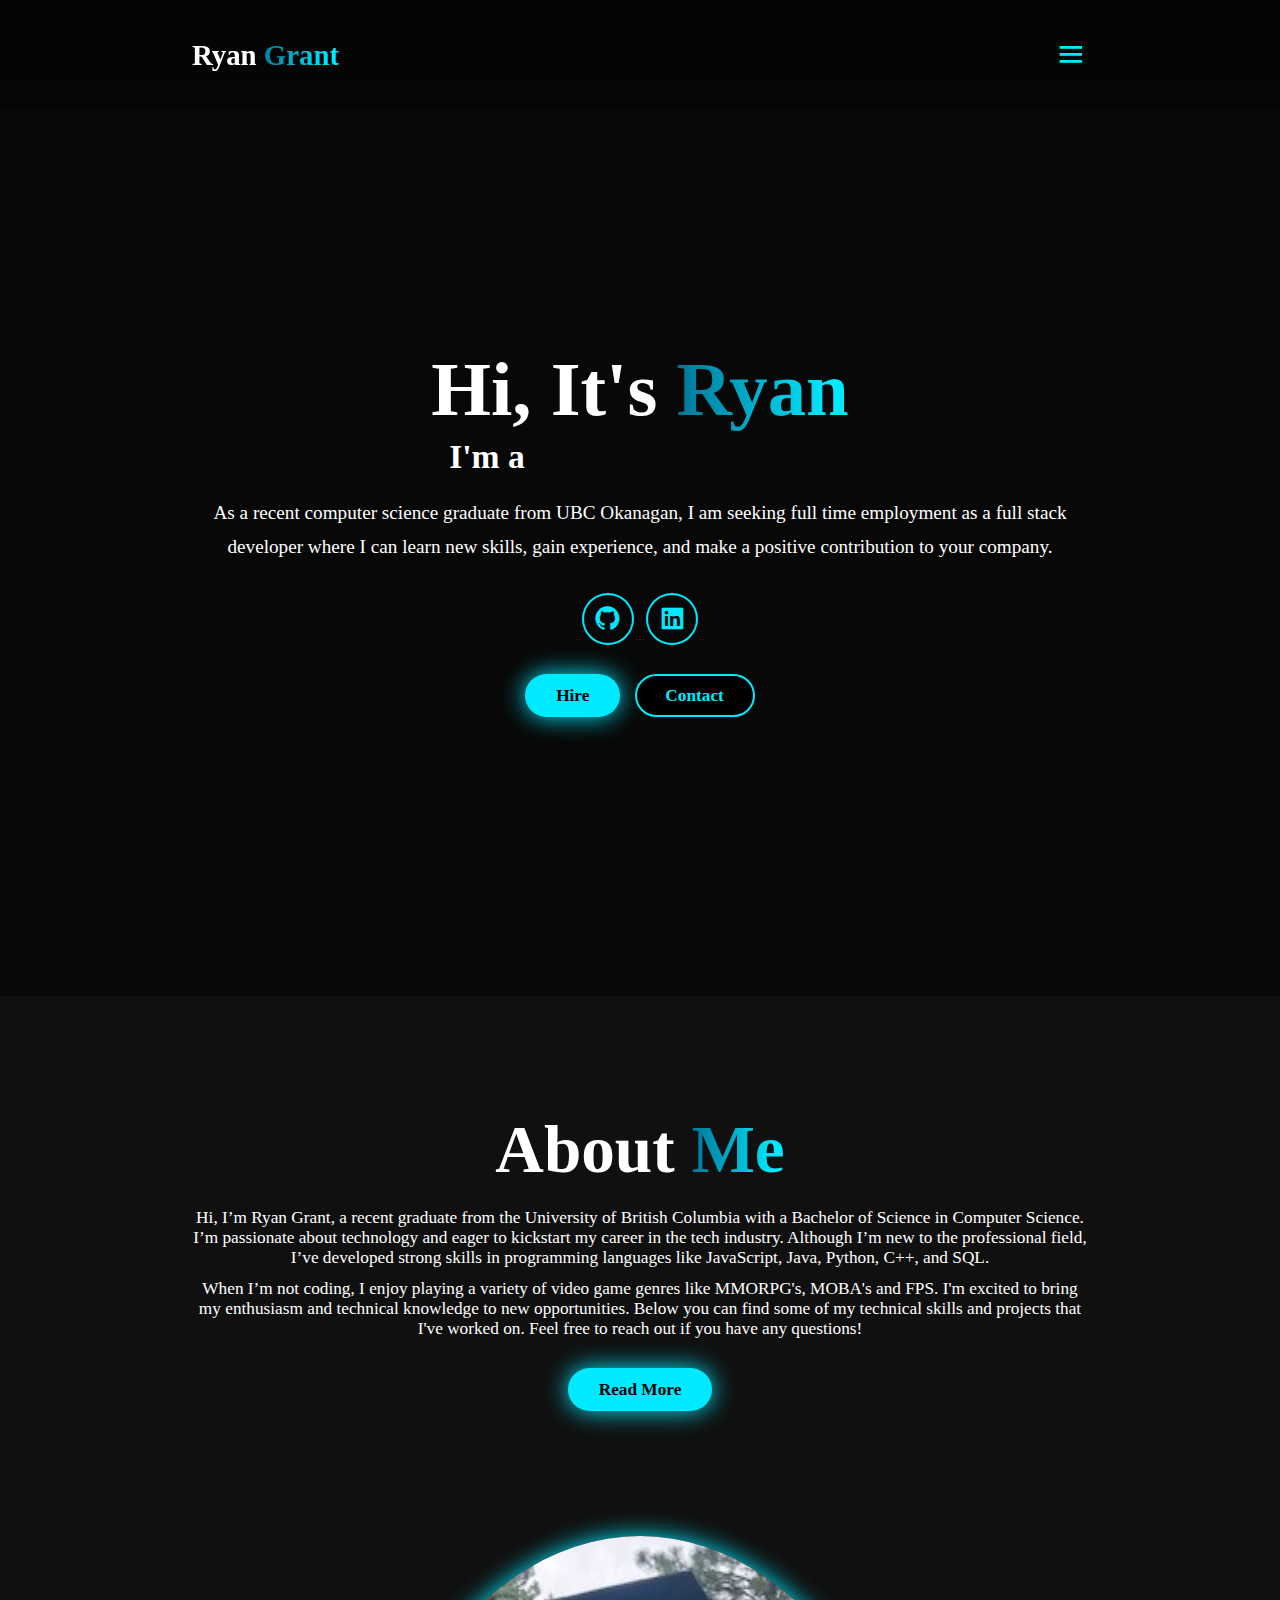
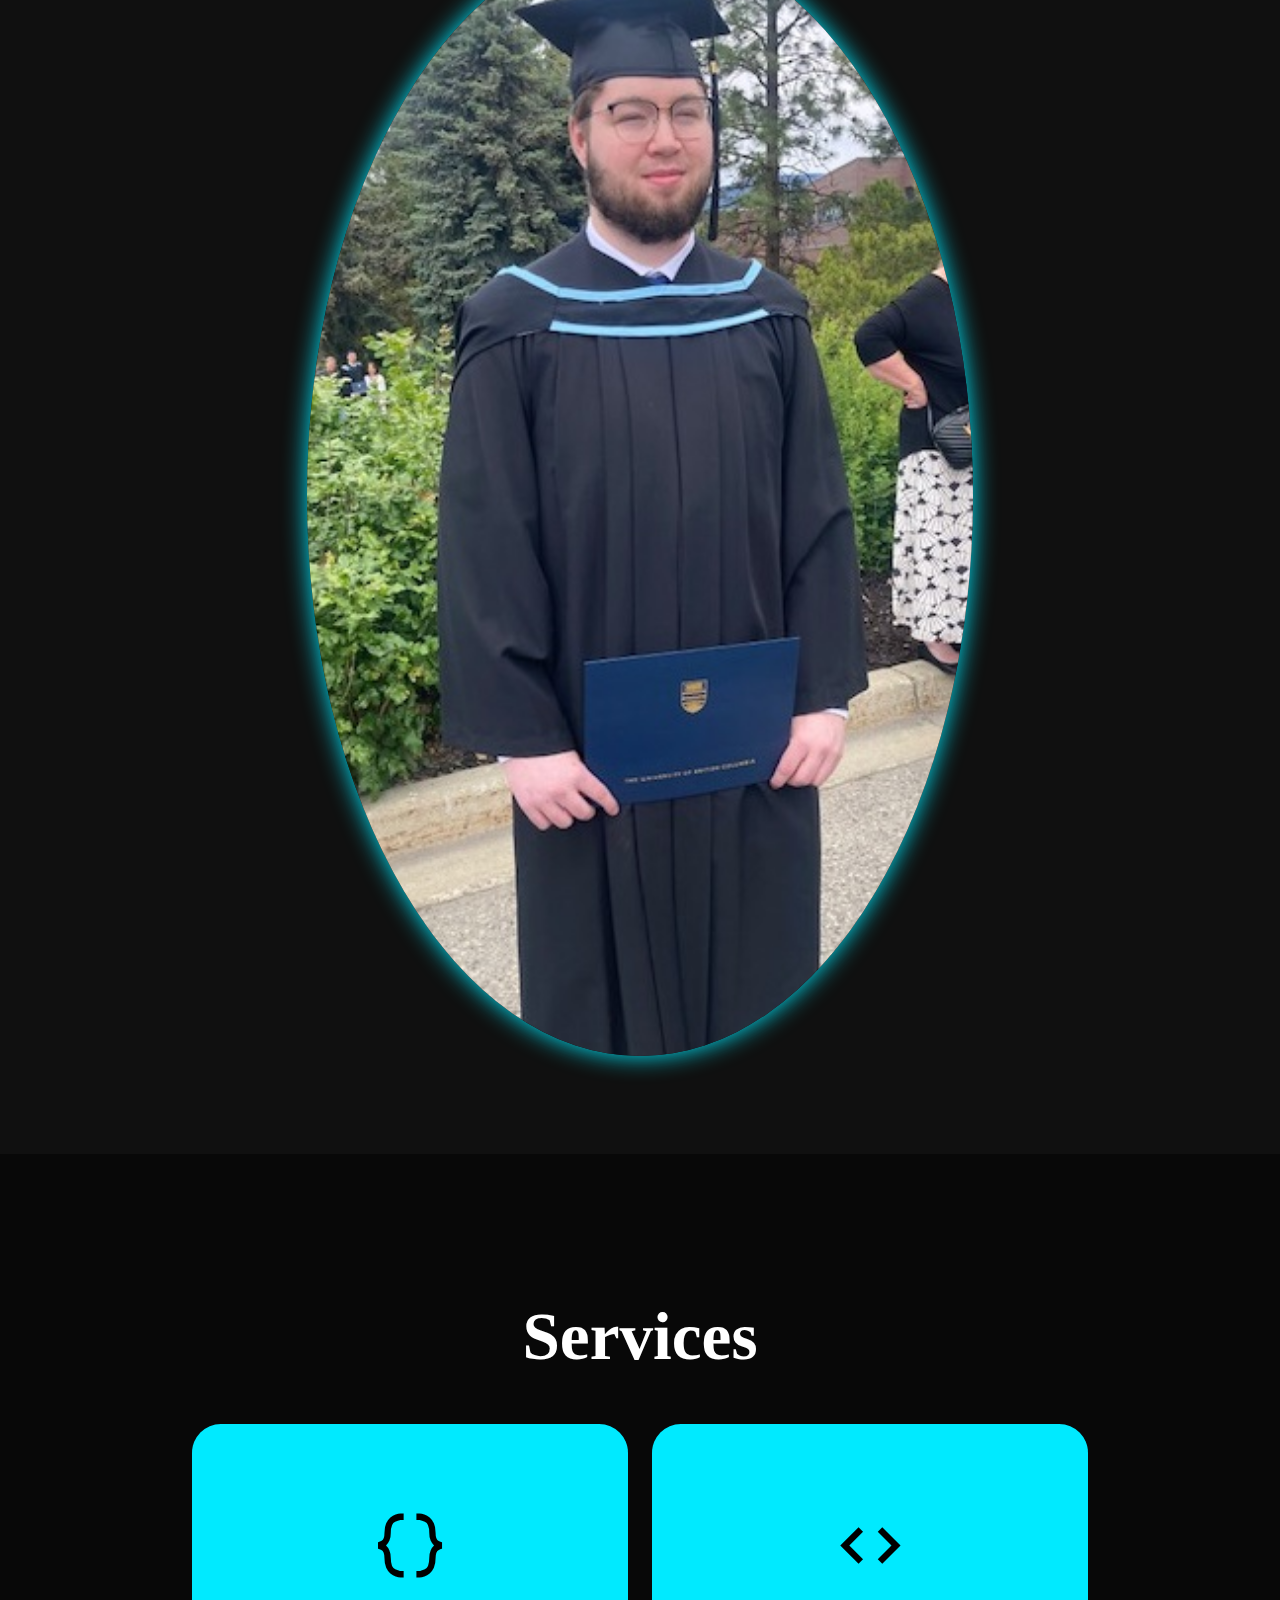
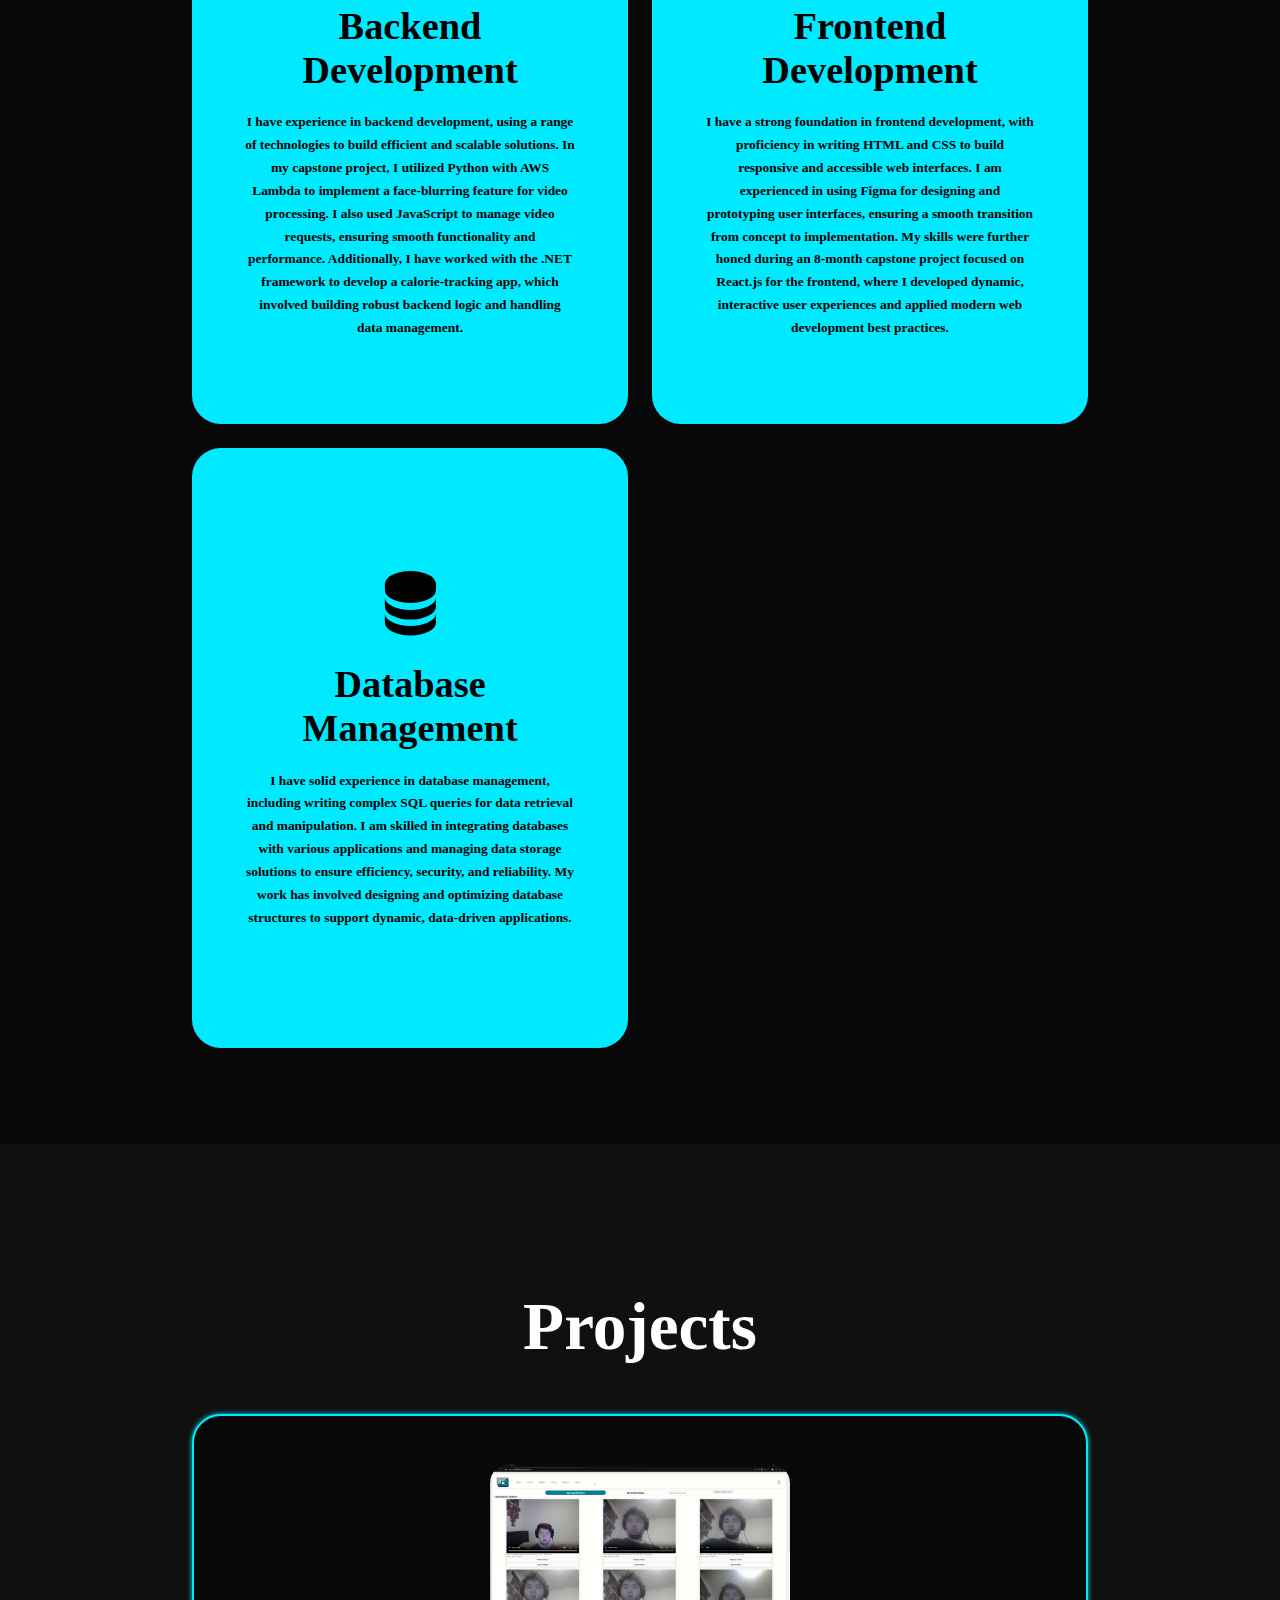
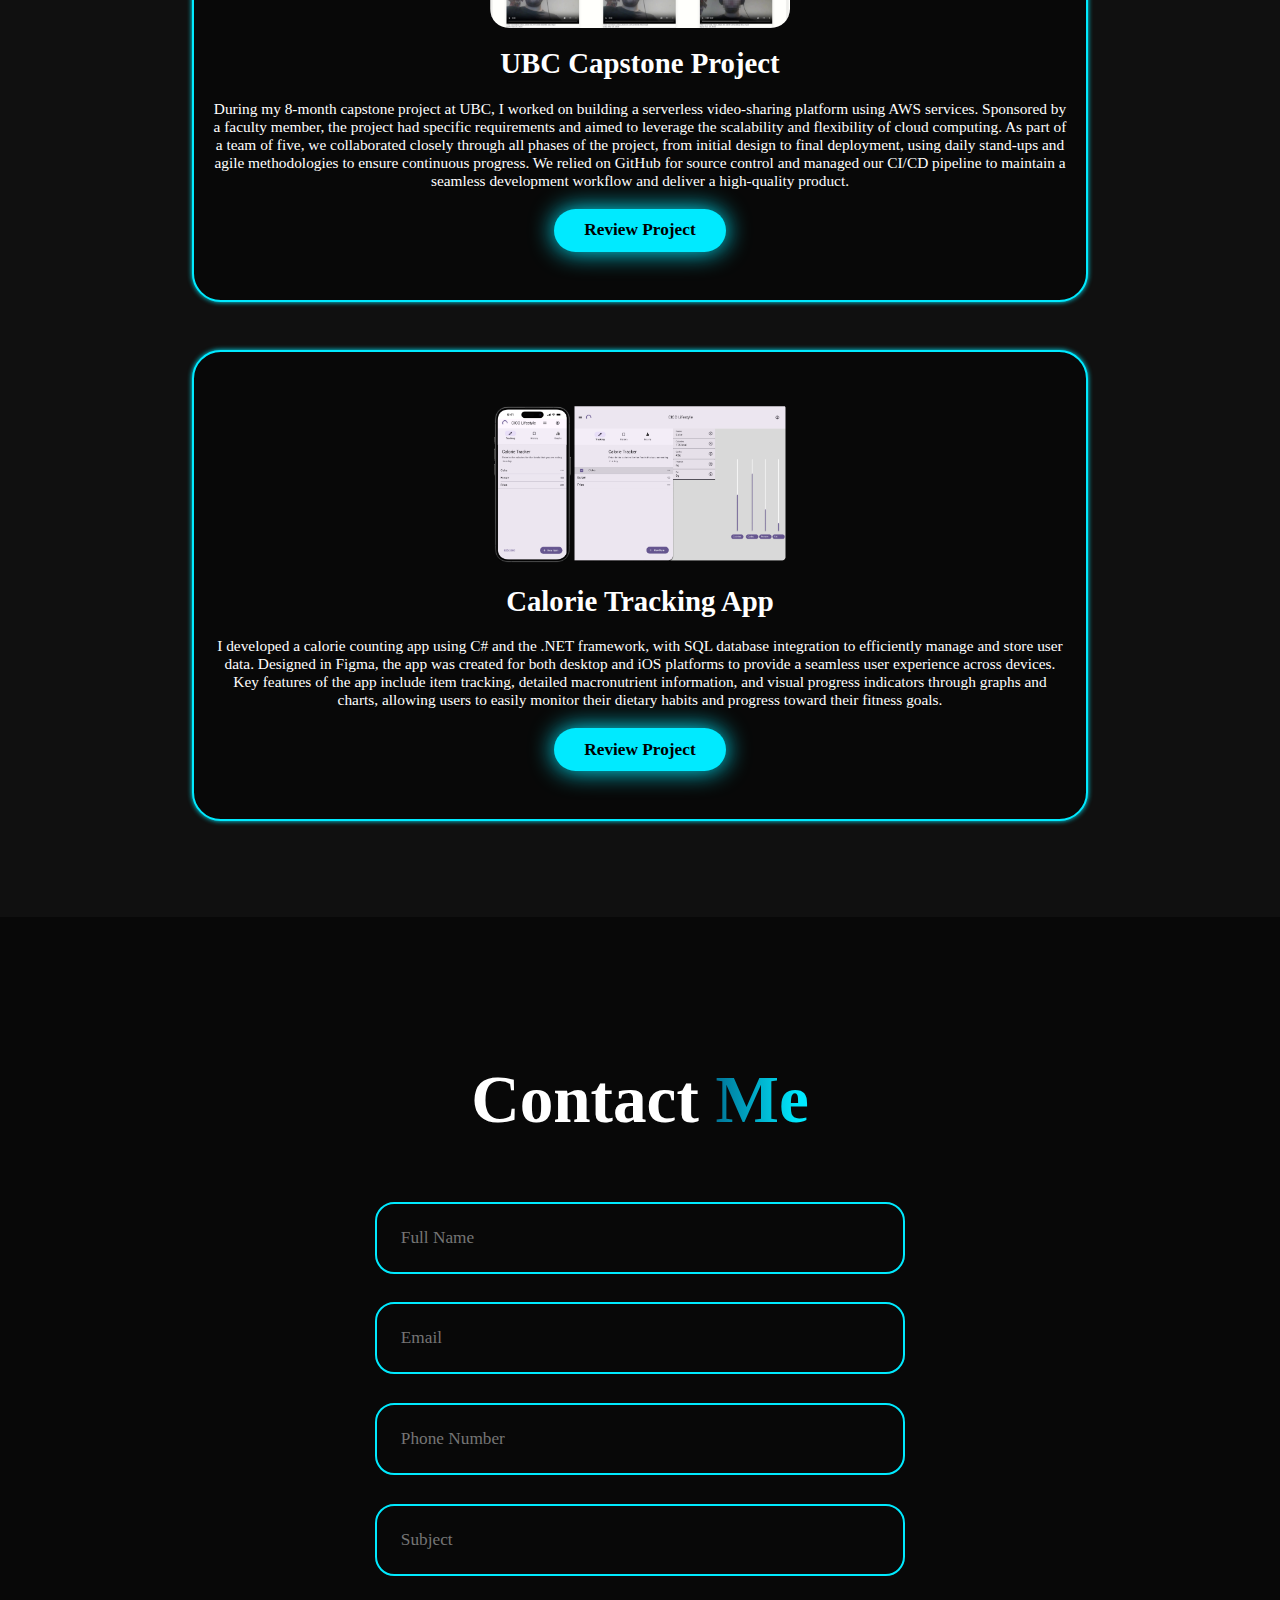
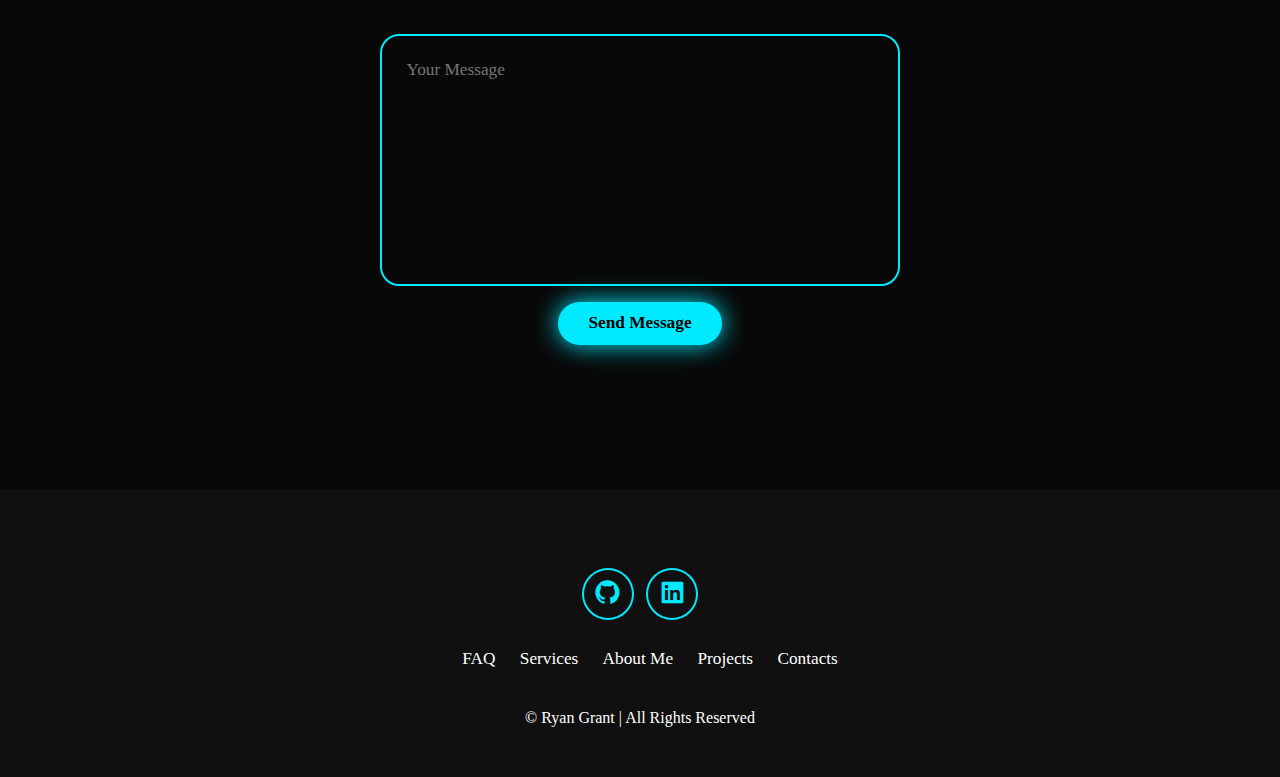
==== index.html @ e55b9535 "Added all files currently in use for my portfolio" ====
<!DOCTYPE html>
<html lang="en">
  <head>
    <meta charset="UTF-8" />
    <meta name="viewport" content="width=device-width, initial-scale=1.0" />
    <title>Portfolio Website</title>
    <link rel="stylesheet" href="style.css" />
    <link
      href="https://unpkg.com/boxicons@2.1.4/css/boxicons.min.css"
      rel="stylesheet"
    />
  </head>
  <body>
    <header class="header">
      <a href="#home" class="logo">
        Ryan<span> Grant</span>
      </a>
      <i class="bx bx-menu" id="menu-icon"></i>
      <nav class="navbar">
        <a href="#home">Home</a>
        <a href="#about">About</a>
        <a href="#services">Services</a>
        <a href="#projects">Projects</a>
        <a href="#contact">Contact</a>
      </nav>
      <button onclick="location.href='#contact'" class="gradient-btn">Contact Me</button>
    </header>
    <section class="home" id="home">
      <div class="home-content">
        <h1>Hi, It's <span>Ryan</span> </h1>
        <h3 class="text-animation">
          I'm a <span></span>
        </h3>
        <p>
          As a recent computer science graduate from UBC Okanagan, I am seeking full time employment as a full stack developer where I can learn new skills, gain experience, and make a positive contribution to your company.   
        </p>
        <div class="social-icons">
          <a href="https://github.com/RyanG418">
            <i class="bx bxl-github"></i>
          </a>
          <a href="https://www.linkedin.com/in/ryan-grant-32a640306/">
            <i class="bx bxl-linkedin-square"></i>
          </a>
          <!--<a href="#">
            <i class="bx bxl-twitter"></i>
          </a>
          <a href="#">
            <i class="bx bxl-instagram-alt"></i>
          </a>-->
        </div>
        <div class="btn-group">
          <a href="#" class="btn">Hire</a>
          <a href="#contact" class="btn">Contact</a>
        </div>
      </div>
      <div class="home-img">
        <img src="image.jpg" alt="">
      </div>
    </section>
    <section class="about" id="about">
      <div class="about-img">
        <img src="image2.jpg" alt="">
      </div>
      <div class="about-content">
        <h2>About <span>Me</span></h2>
        <p>Hi, I’m Ryan Grant, a recent graduate from the University of British Columbia with a Bachelor of Science in Computer Science. I’m passionate about technology and eager to kickstart my career in the tech industry. Although I’m new to the professional field, I’ve developed strong skills in programming languages like JavaScript, Java, Python, C++, and SQL.
        </p>
        <br>
        <p>
          When I’m not coding, I enjoy playing a variety of video game genres like MMORPG's, MOBA's and FPS. I'm excited to bring my enthusiasm and technical knowledge to new opportunities. Below you can find some of my technical skills and projects that I've worked on. Feel free to reach out if you have any questions!
        </p>
        <a href="#" class="btn">Read More</a>
      </div>
    </section>
    <section class="services" id="services">
      <h2 class="heading">Services</h2>
      <div class="services-container">
        <div class="service-box">
          <div class="service-info">
            <i class="bx bx-code-curly"></i>
            <h4>Backend Development</h4>
            <p>I have experience in backend development, using a range of technologies to build efficient and scalable solutions. In my capstone project, I utilized Python with AWS Lambda to implement a face-blurring feature for video processing. I also used JavaScript to manage video requests, ensuring smooth functionality and performance. Additionally, I have worked with the .NET framework to develop a calorie-tracking app, which involved building robust backend logic and handling data management.</p>
          </div>
        </div>
        <div class="service-box">
          <div class="service-info">
            <i class="bx bx-code"></i>
            <h4>Frontend Development</h4>
            <p>I have a strong foundation in frontend development, with proficiency in writing HTML and CSS to build responsive and accessible web interfaces. I am experienced in using Figma for designing and prototyping user interfaces, ensuring a smooth transition from concept to implementation. My skills were further honed during an 8-month capstone project focused on React.js for the frontend, where I developed dynamic, interactive user experiences and applied modern web development best practices.</p>
          </div>
        </div>
        <div class="service-box">
          <div class="service-info">
            <i class="bx bxs-data"></i>
            <h4>Database Management</h4>
            <p>I have solid experience in database management, including writing complex SQL queries for data retrieval and manipulation. I am skilled in integrating databases with various applications and managing data storage solutions to ensure efficiency, security, and reliability. My work has involved designing and optimizing database structures to support dynamic, data-driven applications.
            </p>
          </div>
        </div>
      </div>
    </section>
    <section class="projects" id="projects">

      <h2 class="heading">Projects</h2>
      <div class="projects-box">
        <div class="project-card">
          <img src="project1.png" alt="">
          <h3>UBC Capstone Project</h3>
          <p>
            During my 8-month capstone project at UBC, I worked on building a serverless video-sharing platform using AWS services. Sponsored by a faculty member, the project had specific requirements and aimed to leverage the scalability and flexibility of cloud computing. As part of a team of five, we collaborated closely through all phases of the project, from initial design to final deployment, using daily stand-ups and agile methodologies to ensure continuous progress. We relied on GitHub for source control and managed our CI/CD pipeline to maintain a seamless development workflow and deliver a high-quality product.
          </p>
          <div class="btn">Review Project</div>
        </div>
        <div class="project-card">
          <img src="project2.png" alt="">
          <h3>Calorie Tracking App</h3>
          <p>I developed a calorie counting app using C# and the .NET framework, with SQL database integration to efficiently manage and store user data. Designed in Figma, the app was created for both desktop and iOS platforms to provide a seamless user experience across devices. Key features of the app include item tracking, detailed macronutrient information, and visual progress indicators through graphs and charts, allowing users to easily monitor their dietary habits and progress toward their fitness goals.</p>
          <div class="btn">Review Project</div>
        </div>
      </div>
    </section>
    <section class="contact" id="contact">
      <h2 class="heading">Contact <span>Me</span></h2>

      <form action="https://formsubmit.co/el/revuvo" method="POST">
        <div class="input-group">
          <div class="input-box">
              <input type="hidden" name="_captcha" value="false">
              <input type="text" placeholder="Full Name">
              <input type="email" name="email" placeholder="Email">
          </div>
          <div class="input-box">
              <input type="number" placeholder="Phone Number">
              <input type="text" name="_subject" placeholder="Subject">
          </div>
        </div>
        <div class="input-group-2">
          <textarea name="" id="" placeholder="Your Message" cols="30" rows="10"></textarea>
          <input type="hidden" name="_autoresponse" value="Thanks for your message! I'll respond ASAP. -Ryan Grant">
          <input type="Submit" value="Send Message" class="btn">
        </div>
      </form>
    </section>
    <footer class="footer">
      <div class="social-icons">
        <a href="https://github.com/RyanG418">
          <i class="bx bxl-github"></i>
        </a>
        <a href="https://www.linkedin.com/in/ryan-grant-32a640306/">
          <i class="bx bxl-linkedin-square"></i>
        </a>
        <!--<a href="#">
          <i class="bx bxl-twitter"></i>
        </a>
        <a href="#">
          <i class="bx bxl-instagram-alt"></i>
        </a> -->
      </div>
    <ul class="list">
      <li>
        <a href="#">FAQ</a>
      </li>
      <li>
        <a href="#services">Services</a>
      </li>
      <li>
        <a href="#about">About Me</a>
      </li>
      <li>
        <a href="#projects">Projects</a>
      </li>
      <li>
        <a href="#contact">Contacts</a>
      </li>
      <p class="copyright">
        © Ryan Grant | All Rights Reserved
      </p>
    </ul>
  </footer>
    <script src="script.js"></script>
  </body>
</html>
---- style.css ----
* {
  margin: 0;
  padding: 0;
  box-sizing: border-box;
  text-decoration: none;
  scroll-behavior: smooth;
  font-family: "Poppins";
}
:root {
  --bg-color: #080808;
  --second-bg-color: #101010;
  --text-color: white;
  --main-color: #00eaff;
  --main-dark-color: #007598;
}
html {
  font-size: 60%;
  overflow-x: hidden;
}
body{
  background: var(--bg-color);
  color: var(--text-color);
}
.header{
  position:fixed;
  width:100%;
  top:0;
  left:0;
  padding: 4rem 15%;
  background: rgba(0, 0, 0, 0.3);
  backdrop-filter: blur(10px);
  display:flex;
  justify-content: space-between;
  align-items: center;
  z-index: 1000;
}
#menu-icon{
  font-size: 3.5rem;
  color:var(--main-color);
  display:none;
}
.logo{
  font-size: 3rem;
  color:var(--text-color);
  font-weight: 800;
  cursor:pointer;
  transition: 0.3s ease-in-out;
}
.logo:hover{
  transform: scale(1.1);
}
span{
  background:linear-gradient(
    270deg,
    var(--main-color) 10%,
    var(--main-dark-color) 100%
  );
  background-clip: text;
  color: transparent;
}
.navbar a{
  font-size:1.8rem;
  color: var(--text-color);
  margin-left: 4rem;
  font-weight:500;
  transition:0.3s ease-in-out;
  border-bottom: 3px solid transparent;
}
.navbar a:hover{
  color: var(--main-color);
  border-bottom: 3px solid var(--main-color);
}
.gradient-btn{
  font-size: 1.8rem;
  padding: 1rem 2rem;
  border-radius: 3rem;
  background:linear-gradient(
    270deg,
    var(--main-color) 10%,
    var(--main-dark-color) 100%
  );
  letter-spacing: 1px;
  cursor: pointer;
  transition: 0.3s ease-in-out;
  color:white;
  border:none;
  text-wrap: nowrap;

}
.gradient-btn:hover{
  transform: scale(1.05);
}
section{
  min-height: 100vh;
  padding: 10rem 15%;
}
.home{
  display: flex;
  align-items: center;
  justify-content: center;
  gap: 10rem;
}
.home-content{
  display:flex;
  flex-direction: column;
  align-items: flex-end;
  text-align: right;
}
.home-content h1{
  font-size: 8rem;
  font-weight: 700;
  margin-top: 1.5rem;
  line-height: 1;
}
.home-content h3{
  margin-bottom: 2rem;
  margin-top: 1rem;
  font-size: 3.5rem;
    /*margin: 1rem 0;
    font-size: 4rem;*/
}
.text-animation{
  font-size: 34px;
  font-weight: 600;
  min-width: 280px;
}
.text-animation span{
  position: relative;
}
.text-animation span::before{
  content:'Full-stack Developer';
  color: var(--main-color);
  animation: wordlist 20s infinite;
}
.text-animation span::after{
  content: "";
  background-color: var(--bg-color);
  position: absolute;
  width: calc(100% + 8px);
  height: 100%;
  border-left: 3px solid var(--bg-color);
  right: -8px;
  animation: typing 20s steps(14) infinite,cursor 0.6s infinite;
}
@keyframes cursor{
  to{
    border-left: 2px solid var(--main-color);
  }
}
@keyframes wordlist{
  0%,
  20%{
    content: "Full-stack Developer";
  }
  21%,
  40%{
    content: "Web Designer";
  }
  41%,
  60%{
    content: "Database Developer";
  }
  61%,
  80%{
    content: "AI Developer";
  }
  81%,
  100%{
    content: "Software Tester";
  }
}
@keyframes typing{
  10%,
  15%,
  30%,
  35%,
  50%,
  55%,
  70%,
  75%,
  90%,
  95%{
    width: 0;
  }
  5%,
  20%,
  25%,
  40%,
  45%,
  60%,
  65%,
  80%,
  85%{
    width: calc(100% + 8px);
  }
}
.home-content p{
  font-size: 2rem;
  font-weight: 500;
  line-height: 1.8;
}
.home-img img{
  width:32vw;
  border-radius:50%;
  box-shadow: 0 0 25px var(--main-color);
  transition: 0.4s ease-in-out;
}
.home-img img:hover{
  box-shadow: 0 0 25px var(--main-color),
              0 0 50px var(--main-color),
              0 0 100px var(--main-color);

}
.social-icons a{
  display: inline-flex;
  justify-content: center;
  align-items: center;
  font-size: 3rem;
  padding: 1rem;
  background: transparent;
  border: 2px solid var(--main-color);
  border-radius: 50%;
  color: var(--main-color);
  margin: 3rem 0.5rem;
  transition: 0.3s ease-in-out;
}
.social-icons a:hover{
  color: var(--text-color);
  background-color: var(--main-color);
  transform:  scale(1.2)translateY(-5px);
  box-shadow: 0 0 25px var(--main-color);
}
.btn-group{
  display: flex;
  gap: 1.5rem;
}
.btn{
  display: inline-block;
  padding: 1rem 3rem;
  background-color: var(--main-color);
  box-shadow: 0 0 25px var(--main-color);
  border-radius: 3rem;
  font-size: 1.8rem;
  color: black;
  border: 2px solid transparent;
  font-weight:  600;
  transition: 0.3s ease-in-out;

}
.btn:hover{
  transform: scale(1.05);
  box-shadow: 0 0 25px var(--main-color),
              0 0 50px var(--main-color);
}
.btn-group a:nth-of-type(2){
  background-color: black;
  color: var(--main-color);
  border: 2px solid var(--main-color);
  box-shadow: 0 0 25px transparent;
}
.btn-group a:nth-of-type(2):hover{
  box-shadow: 0 0 25px var(--main-color);
  background-color: var(--main-color);
  color: black;
}
.about{
  display: flex;
  justify-content: center;
  align-items: center;
  gap: 10rem;
  background: var(--second-bg-color);
}
.about-img img{
  width:32vw;
  border-radius:50%;
  box-shadow: 0 0 25px var(--main-color);
  transition: 0.4s ease-in-out;
}
.about-img img:hover{
  box-shadow: 0 0 25px var(--main-color),
              0 0 50px var(--main-color),
              0 0 100px var(--main-color);
}
.about-content h2{
  font-size: 7rem;
  text-align: left;
}
.about-content p{
  font-size: 1.8rem;
}
.about-content .btn{
  margin: 3rem 0;
}

::-webkit-scrollbar-thumb{
  background-color: var(--main-color);
}
::-webkit-scrollbar-track{
  background-color: var(--bg-color);
}
input::-webkit-outer-spin-button,
input::-webkit-inner-spin-button {
  -webkit-appearance: none;
  margin: 0;
}
.heading{
  text-align: center;
  font-size: 7rem;
  margin: 5rem 0;
}
.services{
  background-color: var(--bg-color);
  color: black;
}
.services h2{
  color: var(--text-color);
}
.services-container{
  display: grid;
  grid-template-columns: repeat(auto-fit, minmax(300px, 1fr));
  align-items: center;
  min-height: 400px;
  gap: 2.5rem;
}
.service-box{
  display: flex;
  justify-content: center;
  align-items: center;
  background-color: var(--main-color);
  height: 600px;
  border-radius: 3rem;
  cursor: pointer;
  border: 5px solid transparent;
  transition: 0.4s ease-in-out;
}
.service-box:hover{
  background: var(--second-bg-color);
  color: var(--main-color);
  border: 5px solid var(--main-color);
  transform: scale(1.03);
}
.service-info{
  display: flex;
  flex-direction: column;
  text-align: center;
  justify-content: center;
  align-items: center;
  padding: 5rem;
}
.service-info h4{
  font-size: 4rem;
  margin: 2rem 0;
  font-weight: 800;
}
.service-info p{
  font-size: 1.4rem;
  font-weight:600;
  line-height: 1.7;
}
.service-info i{
  font-size: 8rem;
}

.projects{
  background-color: var(--second-bg-color);
}
.projects-box{
  display: grid;
  grid-template-columns: repeat(auto-fit, minmax
  (350px, 1fr));
  place-items:center;
  gap: 3rem;
  row-gap: 5rem;
}
.project-card{
  display: flex;
  flex-direction: column;
  align-items: center;
  justify-content: center;
  text-align: center;
  background-color: var(--bg-color);
  border: 2px solid  var(--main-color);
  border-radius: 3rem;
  gap: 2rem;
  padding: 5rem 2rem;
  overflow: hidden;
  cursor: pointer;
  box-shadow: 0 0 5px var(--main-color);
  transition: 0.3s ease;
}
.project-card:hover{
  box-shadow: 0 0 25px var(--main-color);
  box-shadow: 0 0 50px var(--main-color);
}
.project-card img{
  max-width: 300px;
  border-radius: 2em;
  object-fit: cover;
}
.project-card h3{
  font-size: 3rem;
}
.project-card p{
  font-size: 1.6rem;
}
.contact{
  background-color: var(--bg-color);
}
.contact h2{
  margin-bottom: 3rem;
  color: var(--text-color);
}
.contact form{
  display: flex;
  align-items: center;
  justify-content: center;
  gap: 3rem;
  margin: 5rem 0;
  text-align: center;
}
.contact form .input-box input, .contact form textarea{
  width: 100%;
  padding: 2.5rem;
  font-size: 1.8rem;
  color: var(--text-color);
  background-color: var(--bg-color);
  border-radius: 2rem;
  border: 2px solid var(--main-color);
  margin: 1.5rem 0;
  resize: none;
}
.footer{
  background-color: var(--second-bg-color);
  padding: 50px 0;
}
.footer .social-icons{
  text-align: center;
}
.footer ul{
  text-align: center;
  font-size: 1.8rem;
}
.footer ul li{
  display: inline-block;
  margin-left: 20px;
}
.footer ul li a{
  color: white;
  border-bottom: 3px solid transparent;
  transition: 0.3s ease-in-out;
}
.footer ul li a:hover{
  border-bottom: 3px solid var(--main-color);
}
.footer .copyright{
  text-align: center;
  margin-top: 40px;
  font-size: 16px;
}

@media(max-width:1285px){
  #menu-icon{
    display: block;
  }
  .navbar{
    position:absolute;
    top:100%;
    right:0;
    width: 50%;
    padding: 1rem 3rem;
    background: rgba(0, 0, 0, 0.8);
    border-bottom-left-radius: 2rem;
    border-left: 2px solid var(--main-color);
    border-bottom: 2px solid var(--main-color);
    display: none;
  }
  .navbar a{
    display: block;
    font-size: 2rem;
    margin: 3rem 0;
    color: var(--text-color)
  }
  .navbar.active{
    display: block;
  }
  .gradient-btn{
    display: none;
  }
  .home{
    flex-direction: column-reverse;
    margin: 5rem 0;
    gap: 5rem;
  }
  .home-content{
    align-items: center;
    text-align: center;
  }
  .home-img img{
    width: 56vw;
  }
  .about{
    flex-direction: column-reverse;
    text-align: center;
  }
  .about h2{
    text-align: center;
    margin: 2rem 0;
  }
  .about img{
    width: 52vw;
  }
  .contact form{
    flex-direction: column;
  }
}
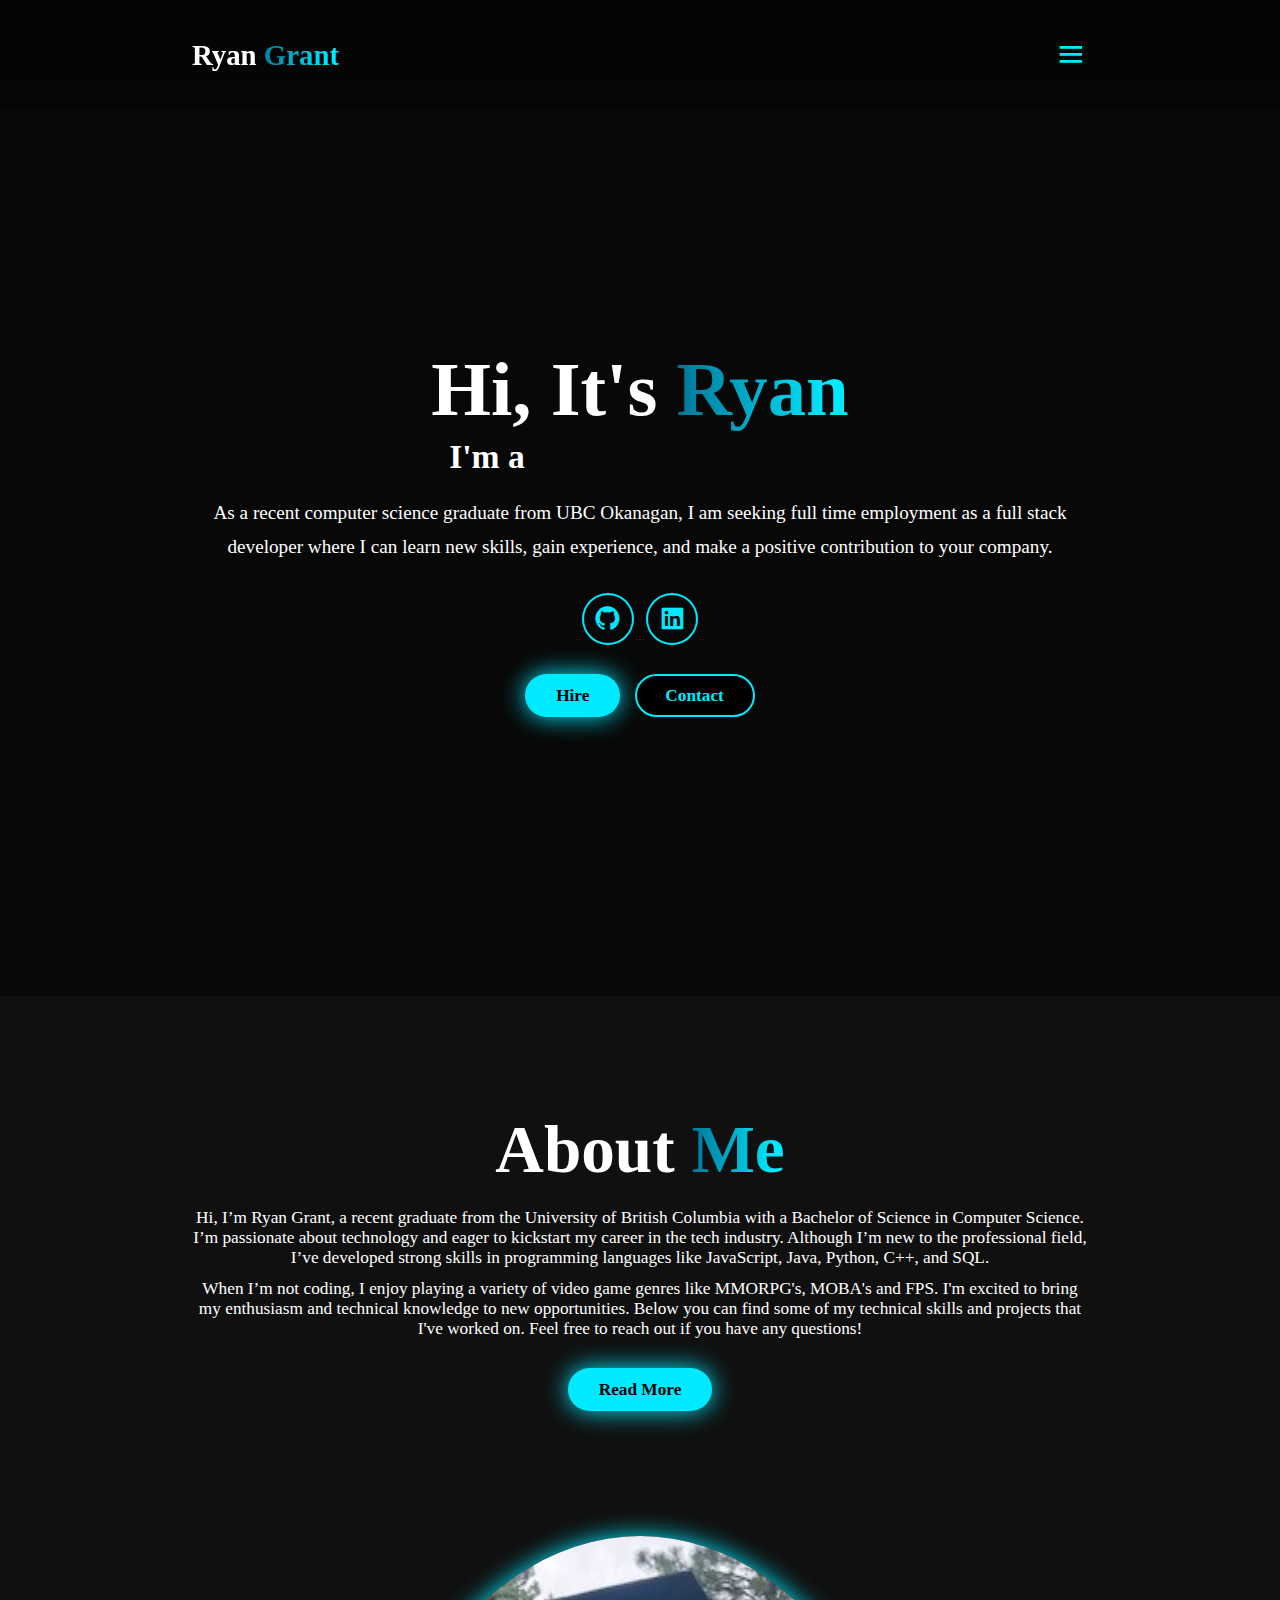
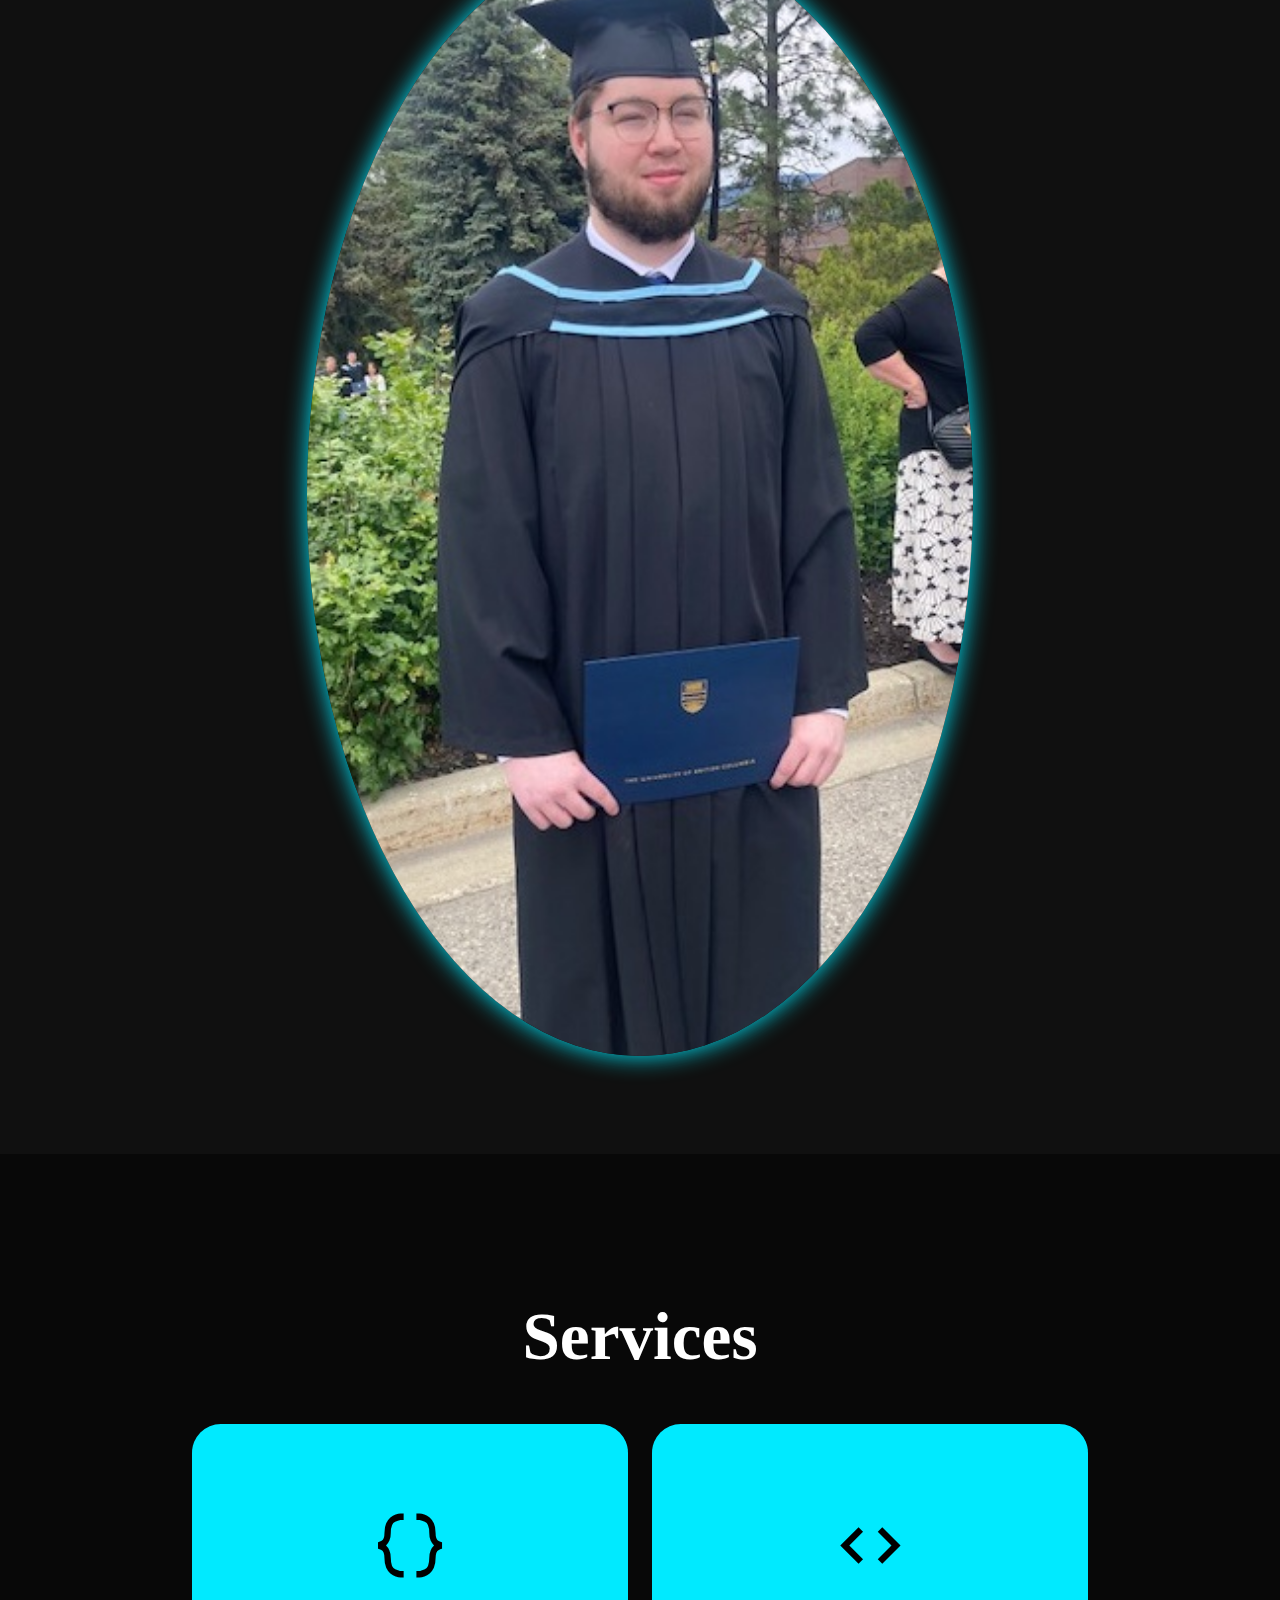
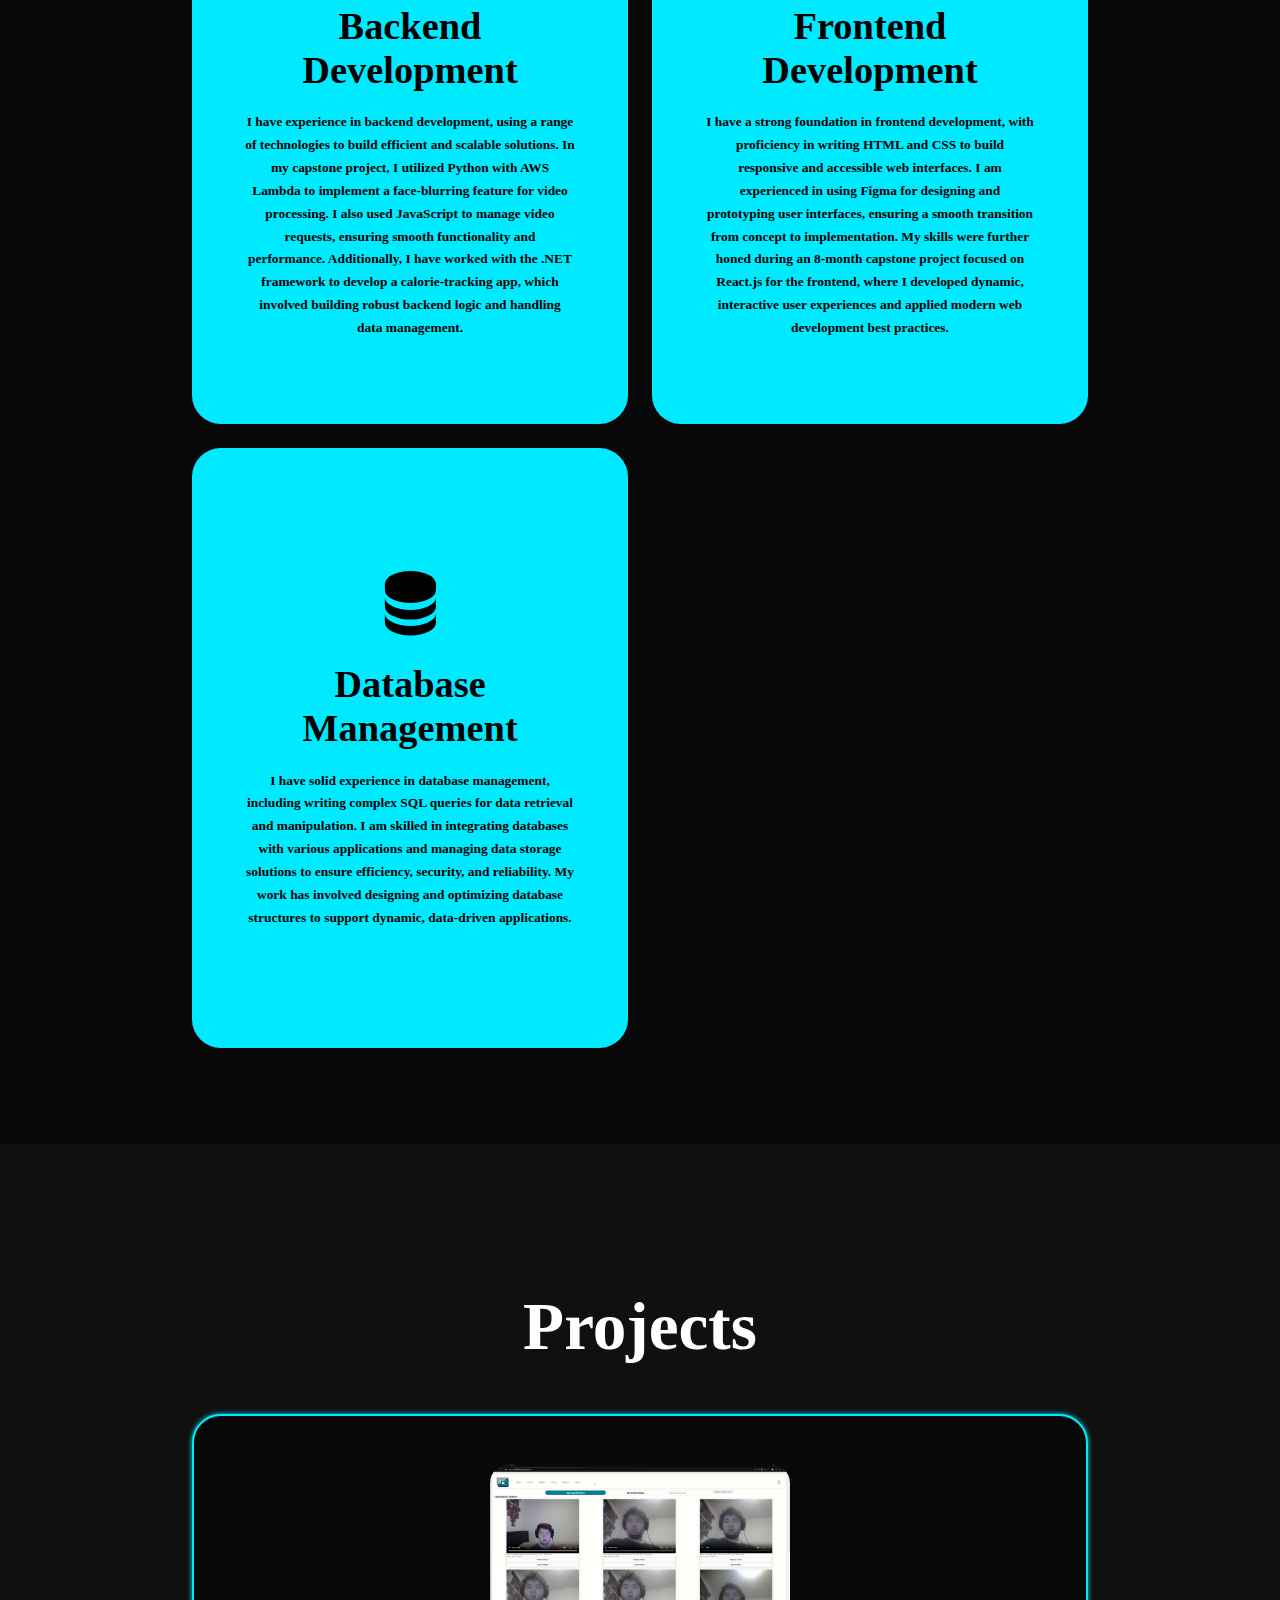
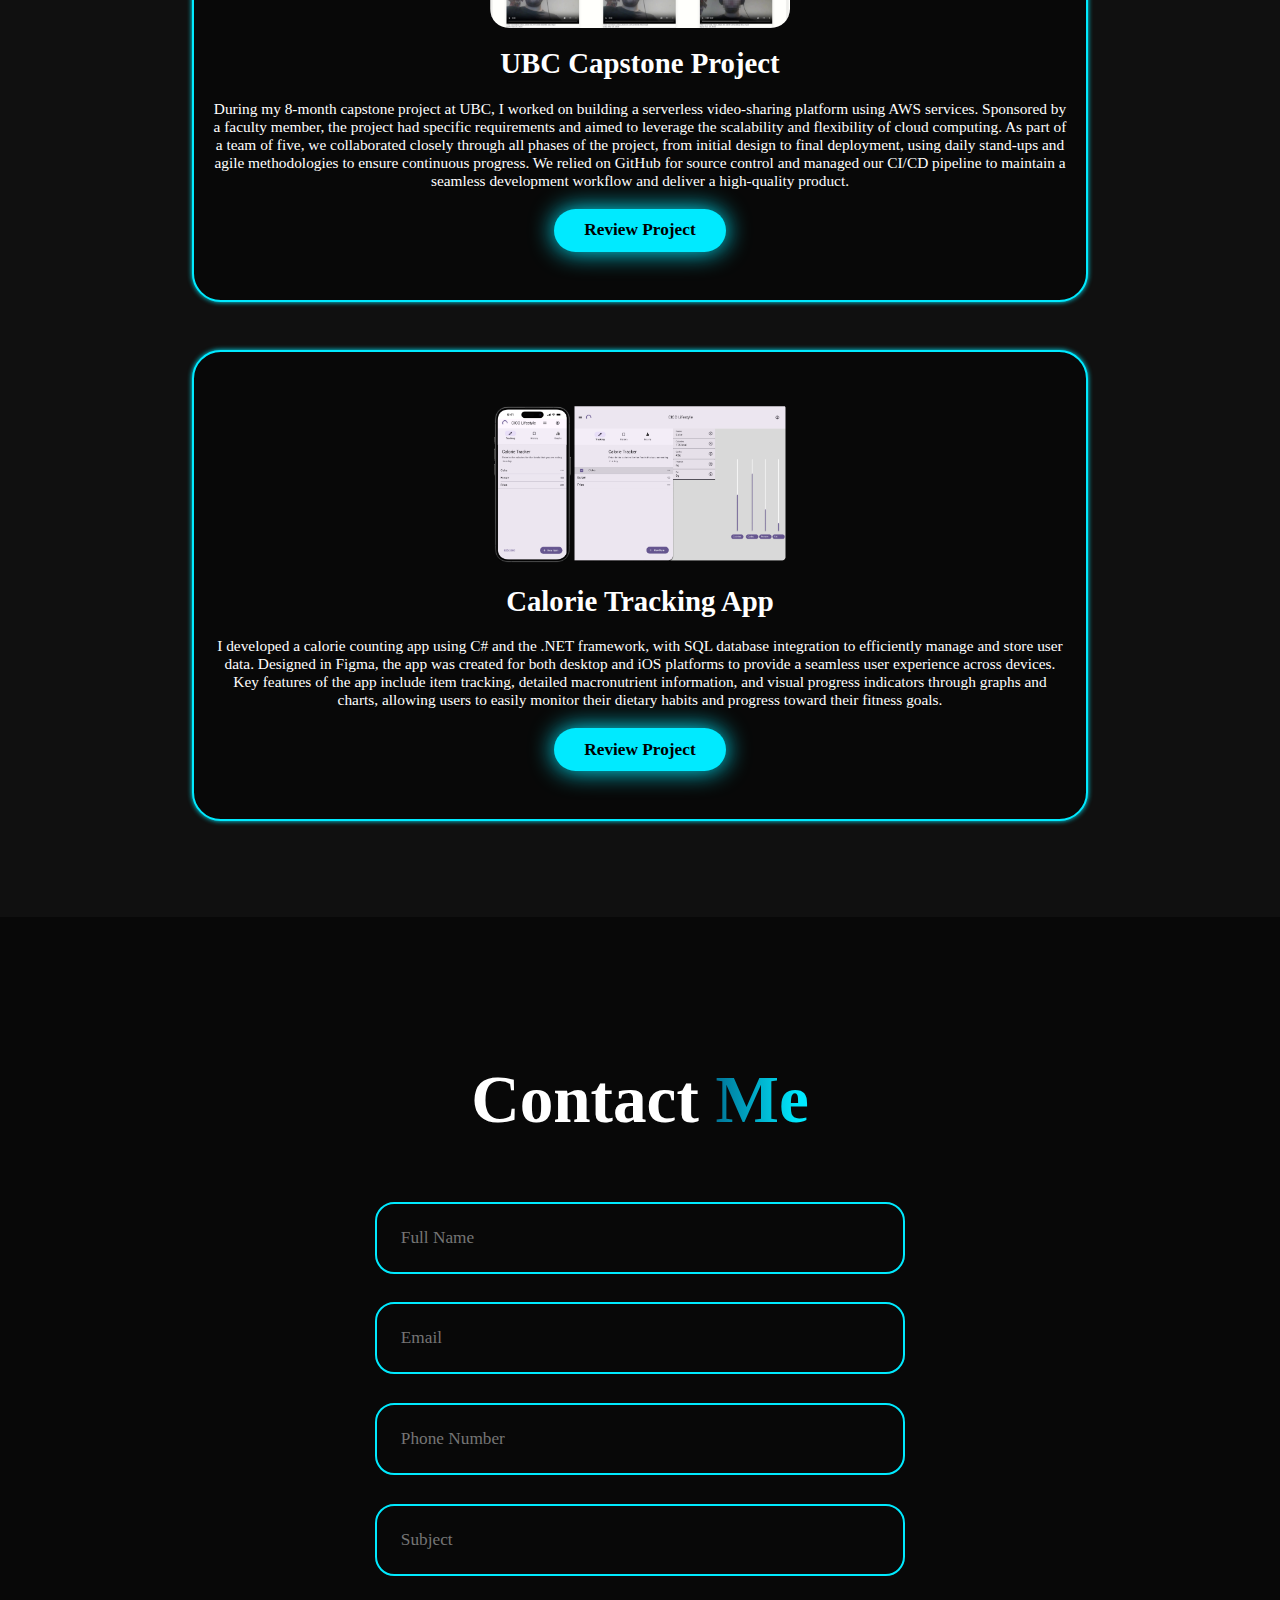
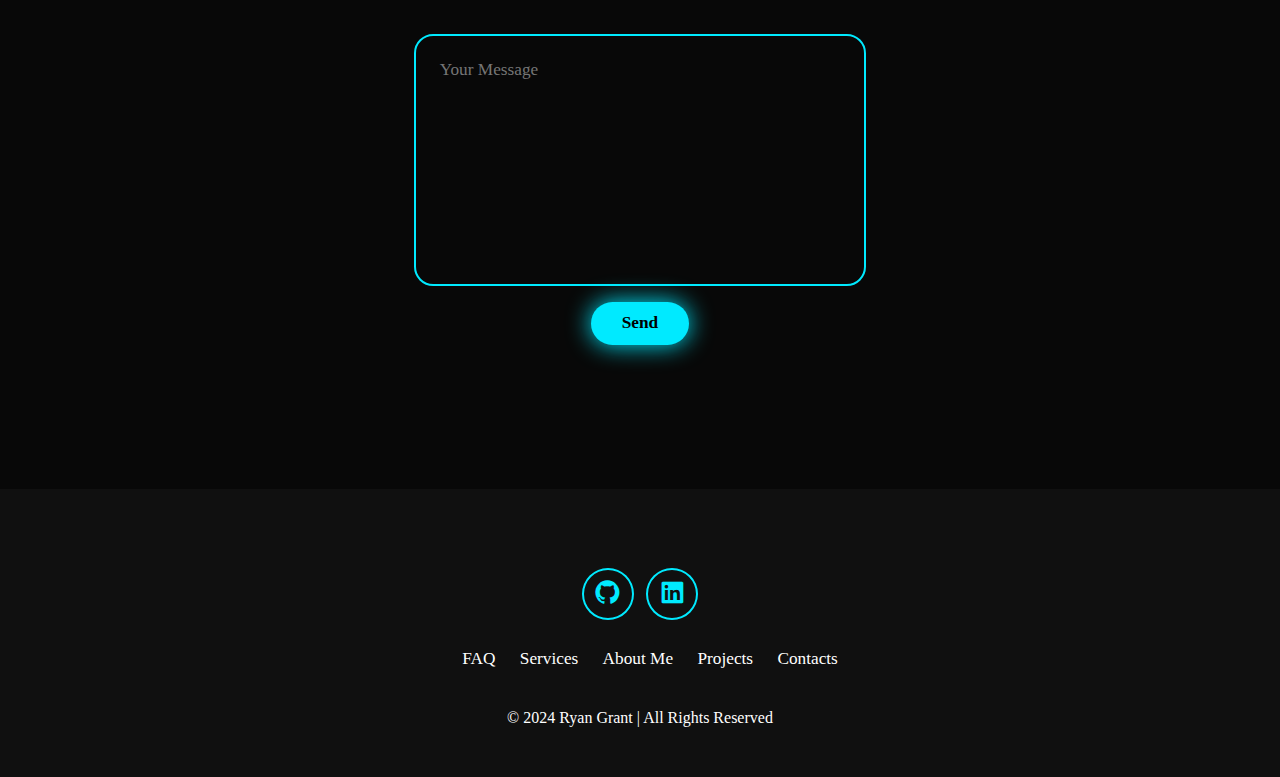
==== commit cc38a0fa: "changed form submission to emailjs, added prevent default submission" ====
--- a/index.html
+++ b/index.html
@@ -15,7 +15,7 @@
       <a href="#home" class="logo">
         Ryan<span> Grant</span>
       </a>
-      <i class="bx bx-menu" id="menu-icon"></i>
+      <i class="bx bx-menu" id="menu-icon"></i> 
       <nav class="navbar">
         <a href="#home">Home</a>
         <a href="#about">About</a>
@@ -35,10 +35,10 @@
           As a recent computer science graduate from UBC Okanagan, I am seeking full time employment as a full stack developer where I can learn new skills, gain experience, and make a positive contribution to your company.   
         </p>
         <div class="social-icons">
-          <a href="https://github.com/RyanG418">
+          <a href="https://github.com/RyanG418" target=”_blank”>
             <i class="bx bxl-github"></i>
           </a>
-          <a href="https://www.linkedin.com/in/ryan-grant-32a640306/">
+          <a href="https://www.linkedin.com/in/ryan-grant-32a640306/" target=”_blank”>
             <i class="bx bxl-linkedin-square"></i>
           </a>
           <!--<a href="#">
@@ -109,42 +109,39 @@
           <p>
             During my 8-month capstone project at UBC, I worked on building a serverless video-sharing platform using AWS services. Sponsored by a faculty member, the project had specific requirements and aimed to leverage the scalability and flexibility of cloud computing. As part of a team of five, we collaborated closely through all phases of the project, from initial design to final deployment, using daily stand-ups and agile methodologies to ensure continuous progress. We relied on GitHub for source control and managed our CI/CD pipeline to maintain a seamless development workflow and deliver a high-quality product.
           </p>
-          <div class="btn">Review Project</div>
+          <div onclick="location.href='/projects/index.html?tab=tab1'" class="btn">Review Project</div>
         </div>
         <div class="project-card">
           <img src="project2.png" alt="">
           <h3>Calorie Tracking App</h3>
           <p>I developed a calorie counting app using C# and the .NET framework, with SQL database integration to efficiently manage and store user data. Designed in Figma, the app was created for both desktop and iOS platforms to provide a seamless user experience across devices. Key features of the app include item tracking, detailed macronutrient information, and visual progress indicators through graphs and charts, allowing users to easily monitor their dietary habits and progress toward their fitness goals.</p>
-          <div class="btn">Review Project</div>
+          <div onclick="location.href='/projects/index.html?tab=tab2'" class="btn">Review Project</div>
         </div>
       </div>
     </section>
     <section class="contact" id="contact">
       <h2 class="heading">Contact <span>Me</span></h2>
-
-      <form action="https://formsubmit.co/el/revuvo" method="POST">
+      <form id="contact-form">
         <div class="input-group">
           <div class="input-box">
-              <input type="hidden" name="_captcha" value="false">
-              <input type="text" placeholder="Full Name">
-              <input type="email" name="email" placeholder="Email">
+              <input type="text" name="user_name" placeholder="Full Name" required>
+              <input type="email" name="user_email" placeholder="Email" required>
           </div>
           <div class="input-box">
-              <input type="number" placeholder="Phone Number">
-              <input type="text" name="_subject" placeholder="Subject">
+              <input type="number" name="number" placeholder="Phone Number">
+              <input type="text" name="subject" placeholder="Subject" required>
           </div>
         </div>
         <div class="input-group-2">
-          <textarea name="" id="" placeholder="Your Message" cols="30" rows="10"></textarea>
-          <input type="hidden" name="_autoresponse" value="Thanks for your message! I'll respond ASAP. -Ryan Grant">
-          <input type="Submit" value="Send Message" class="btn">
+          <textarea name="message" id="" placeholder="Your Message" cols="30" rows="10" required></textarea>
+          <input type="Submit" value="Send" class="btn">
         </div>
       </form>
     </section>
     <footer class="footer">
       <div class="social-icons">
-        <a href="https://github.com/RyanG418">
-          <i class="bx bxl-github"></i>
+        <a href="https://github.com/RyanG418" target="_blank">
+          <i class="bx bxl-github" target="_blank"></i>
         </a>
         <a href="https://www.linkedin.com/in/ryan-grant-32a640306/">
           <i class="bx bxl-linkedin-square"></i>
@@ -173,10 +170,11 @@
         <a href="#contact">Contacts</a>
       </li>
       <p class="copyright">
-        © Ryan Grant | All Rights Reserved
+        © 2024 Ryan Grant | All Rights Reserved
       </p>
     </ul>
   </footer>
-    <script src="script.js"></script>
+    <script src="https://cdn.emailjs.com/dist/email.min.js"></script>
+    <script src="script.js"></script> 
   </body>
 </html>--- a/style.css
+++ b/style.css
@@ -360,7 +360,6 @@
 .service-info i{
   font-size: 8rem;
 }
-
 .projects{
   background-color: var(--second-bg-color);
 }
@@ -512,4 +511,48 @@
   .contact form{
     flex-direction: column;
   }
+}
+.tab-list {
+  display: flex;
+  padding: 2rem 2rem 1rem;
+}
+
+.tab-list button {
+  flex: 1;
+  padding: 10px;
+  border: 2px solid var(--main-color);
+  background-color: black;
+  color: var(--main-color);
+  cursor: pointer;
+  font-size: 1.8rem;
+  transition: 0.3s ease-in-out;
+  font-weight: 600;
+}
+.tab-list button:first-of-type{
+  border-top-left-radius: 1rem;
+  border-bottom-left-radius: 1rem;
+}
+.tab-list button:last-of-type{
+  border-top-right-radius: 1rem;
+  border-bottom-right-radius: 1rem;
+}
+.tab-list .active {
+  background-color: var(--main-color);
+  font-weight: 600;
+  color: black;
+}
+.tab {
+  display: none;
+  padding: 20px;
+}
+
+.tab.active {
+  display: block;
+}
+#projectHeader{
+  position: static;
+  padding:2rem 4rem;
+}
+#projectsPage{
+  padding:0 10rem;
 }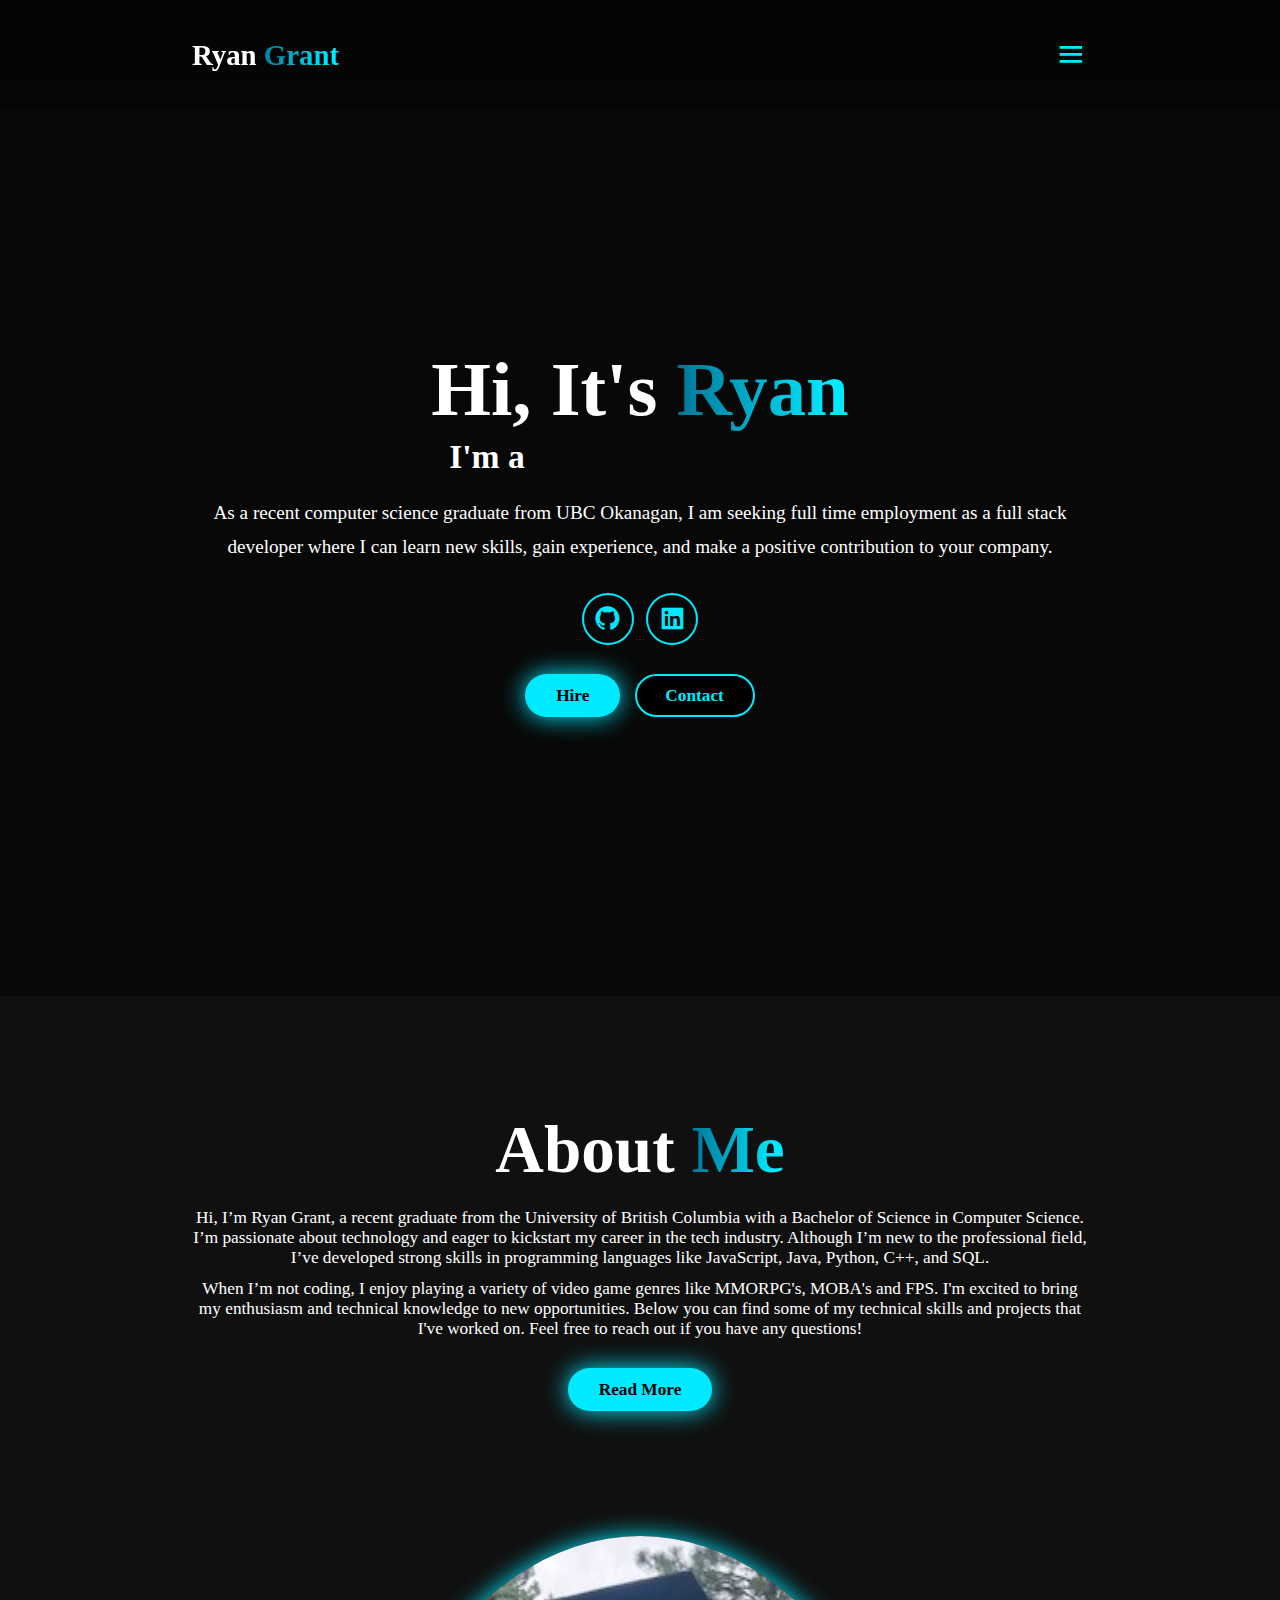
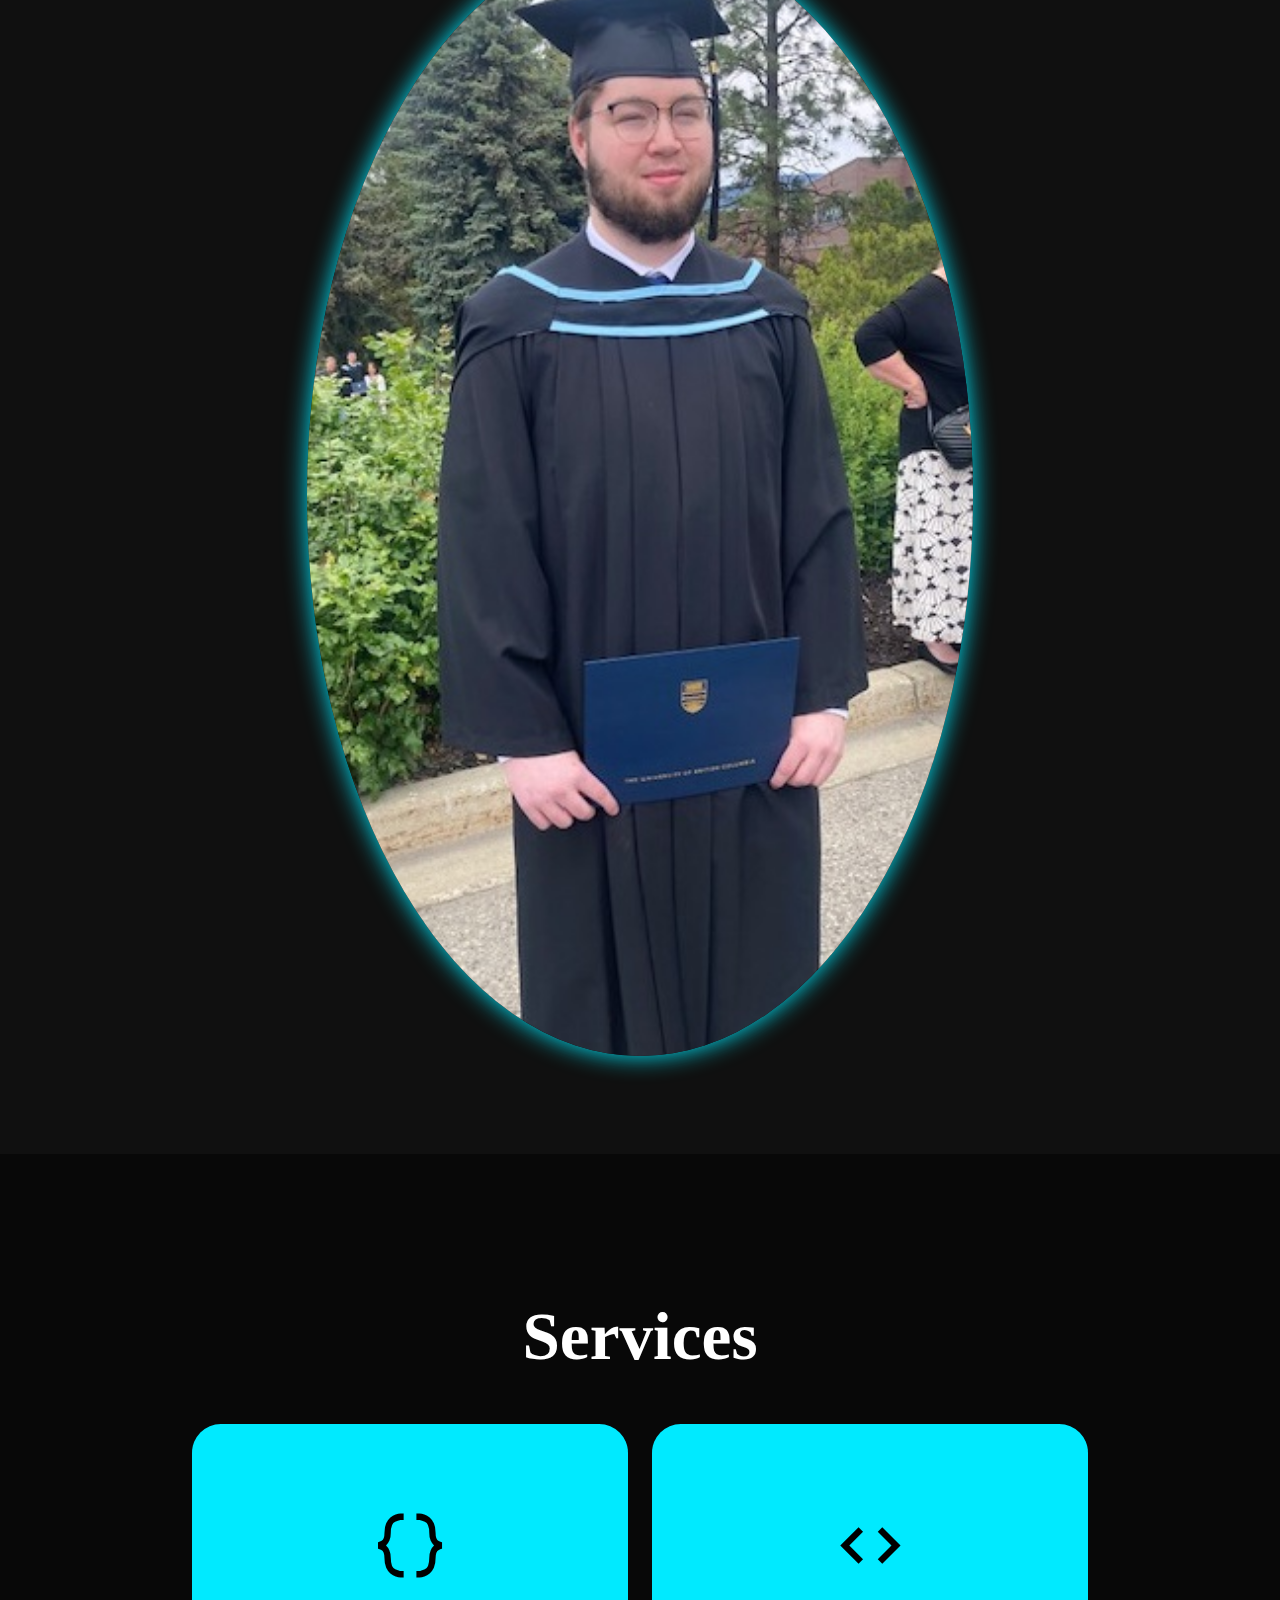
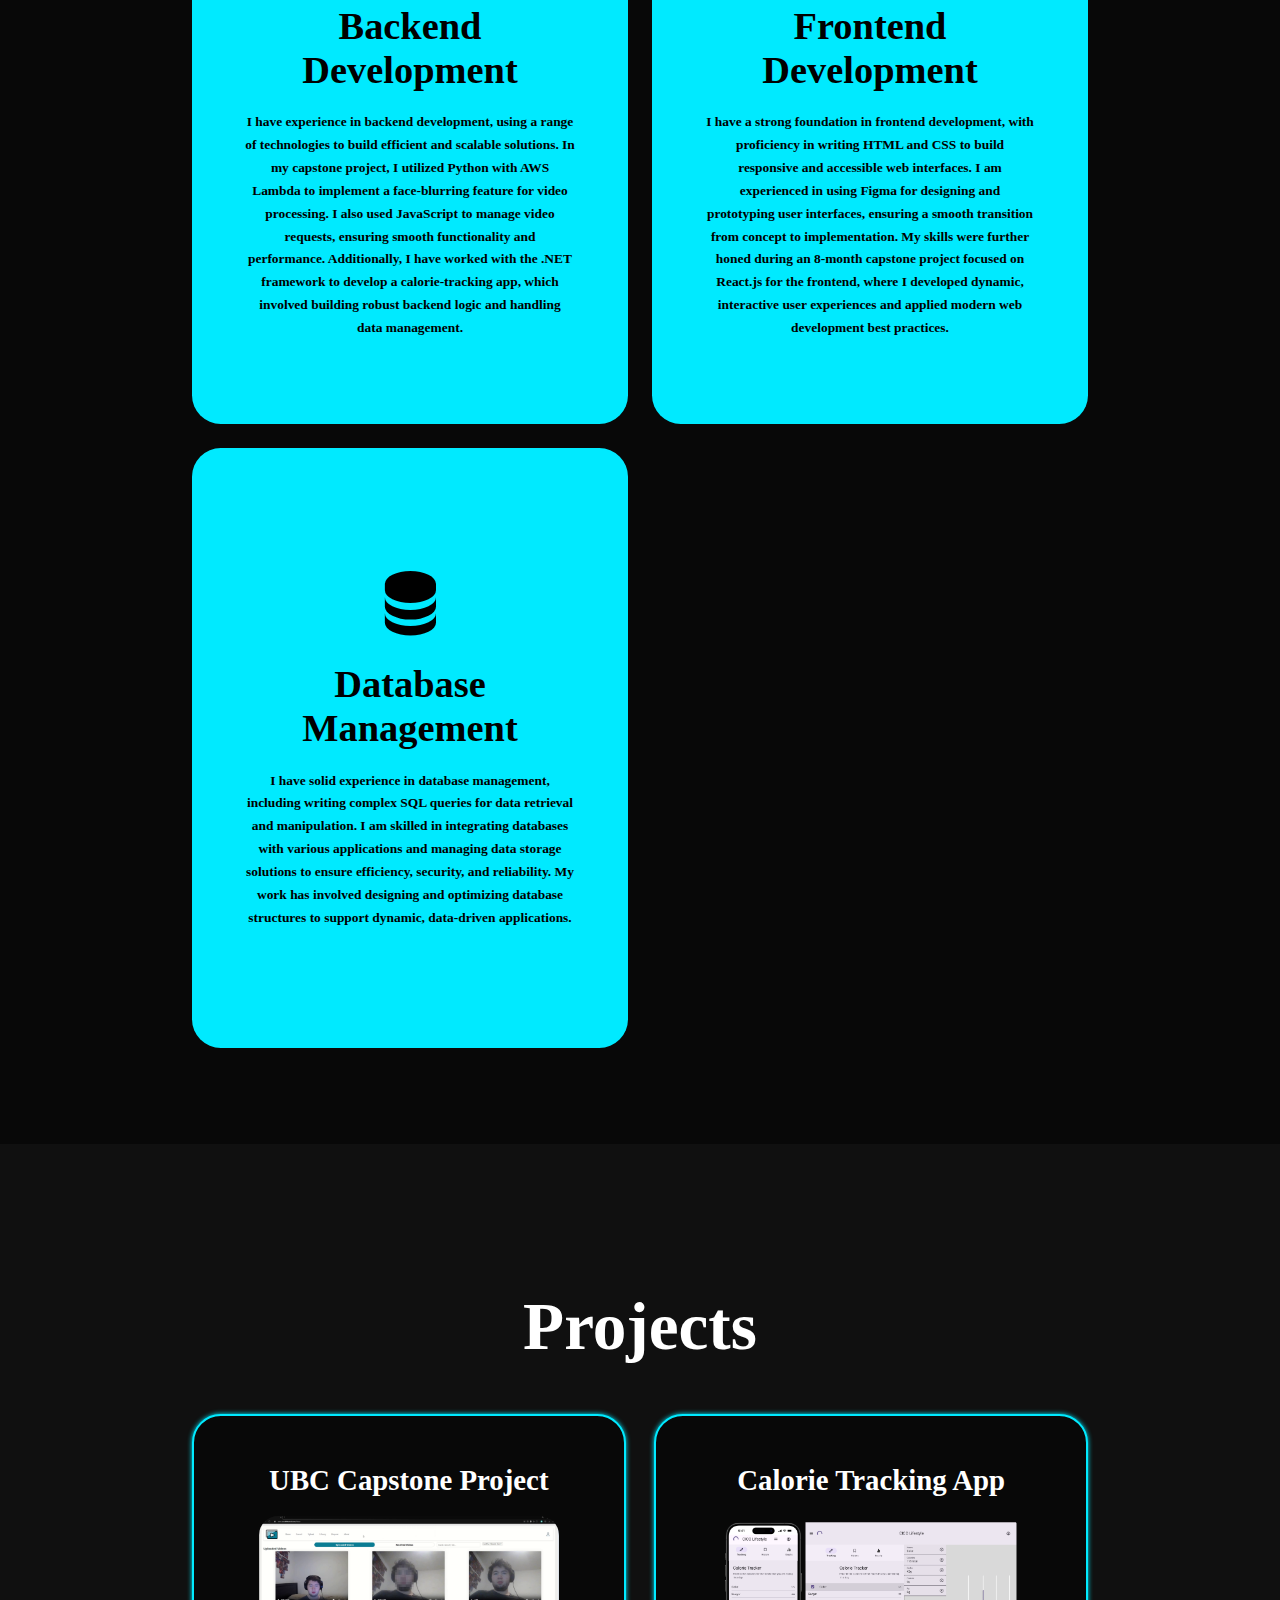
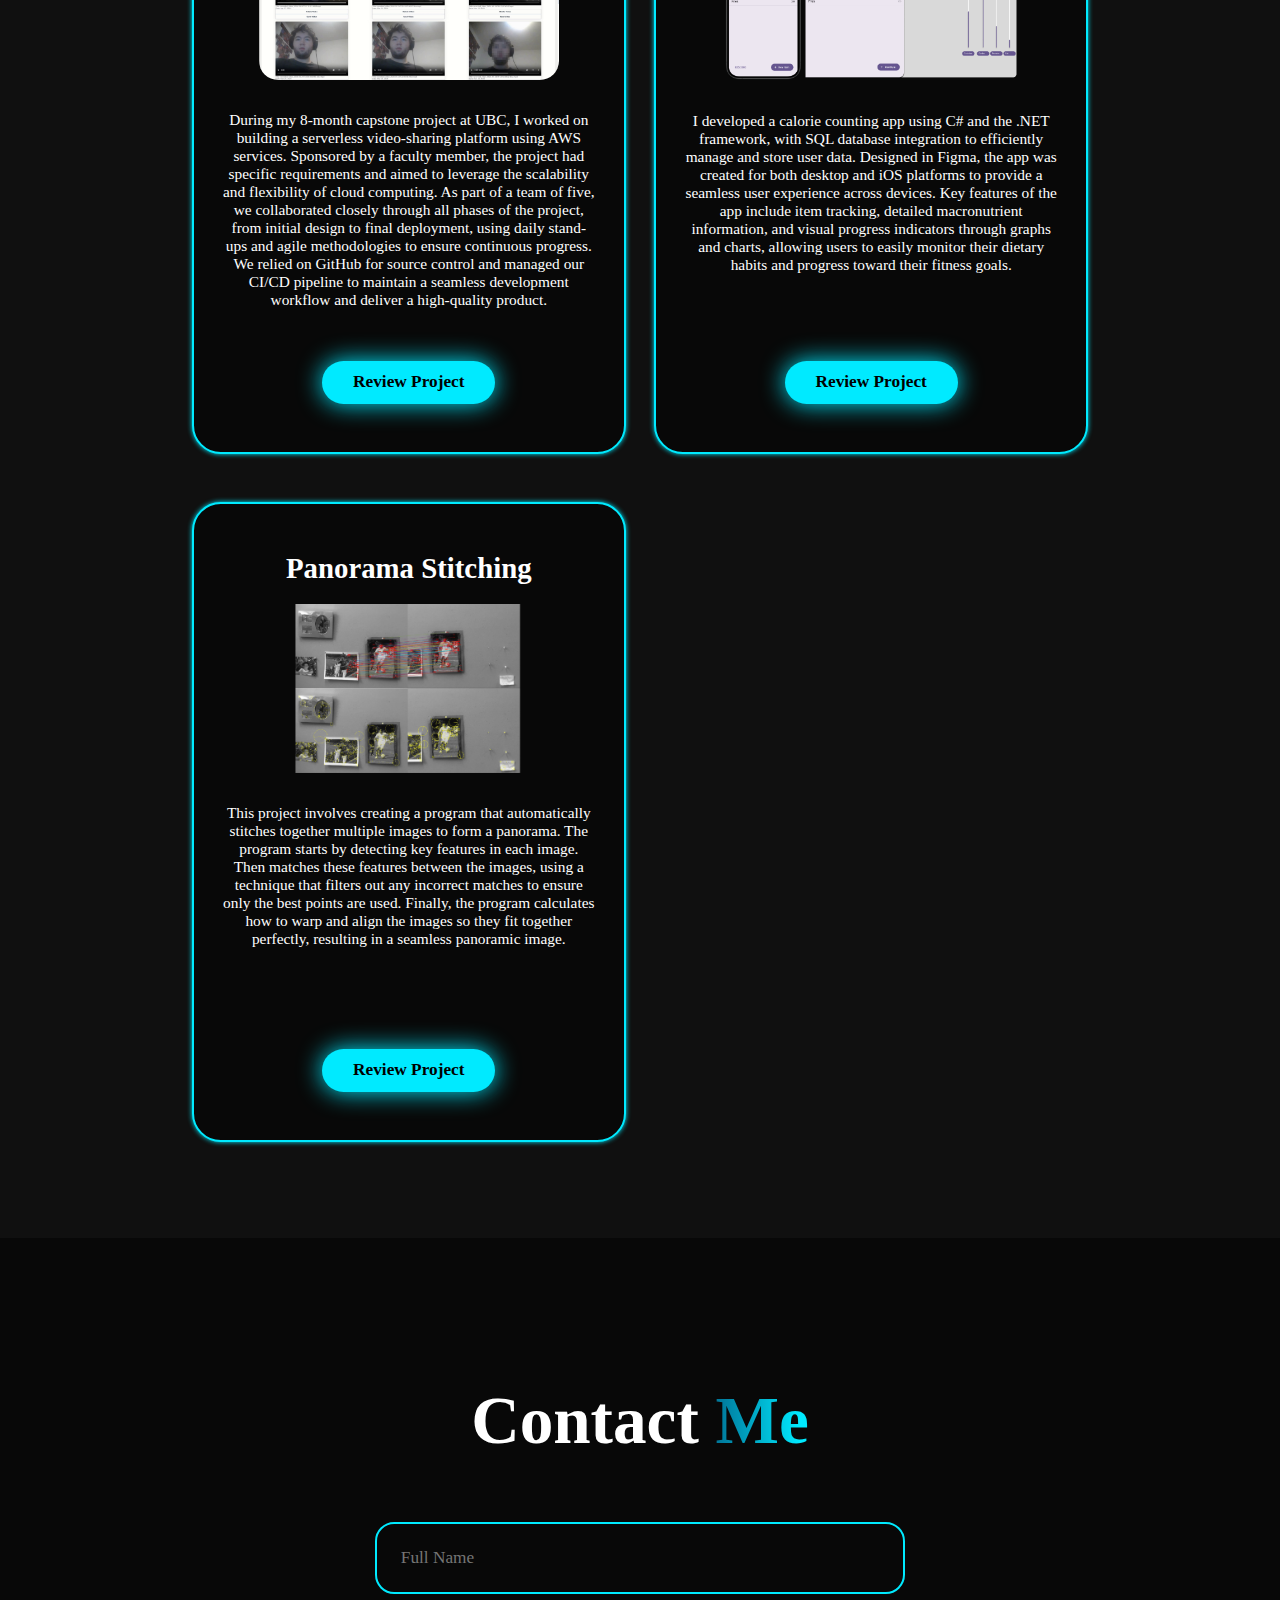
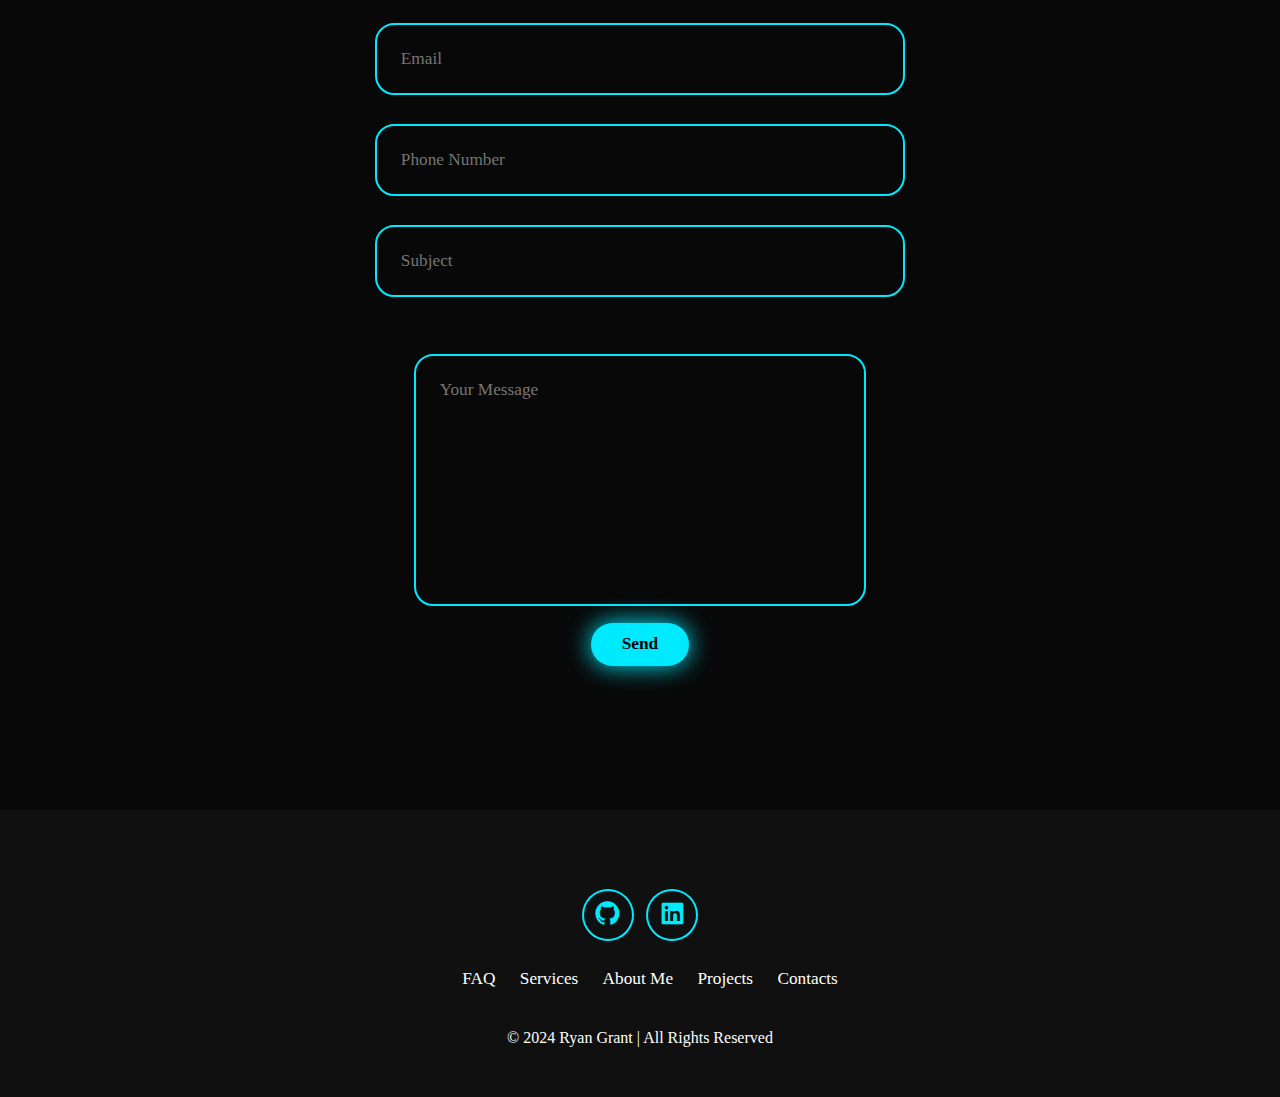
==== commit 440d2ad2: "Added css to the projects page, added a 3rd project, fixed css for project box cards" ====
--- a/index.html
+++ b/index.html
@@ -104,20 +104,38 @@
       <h2 class="heading">Projects</h2>
       <div class="projects-box">
         <div class="project-card">
-          <img src="project1.png" alt="">
           <h3>UBC Capstone Project</h3>
+          <div class="project-card-img">
+            <img src="project1.png" alt="">
+          </div>
+          
           <p>
             During my 8-month capstone project at UBC, I worked on building a serverless video-sharing platform using AWS services. Sponsored by a faculty member, the project had specific requirements and aimed to leverage the scalability and flexibility of cloud computing. As part of a team of five, we collaborated closely through all phases of the project, from initial design to final deployment, using daily stand-ups and agile methodologies to ensure continuous progress. We relied on GitHub for source control and managed our CI/CD pipeline to maintain a seamless development workflow and deliver a high-quality product.
           </p>
           <div onclick="location.href='/projects/index.html?tab=tab1'" class="btn">Review Project</div>
         </div>
         <div class="project-card">
-          <img src="project2.png" alt="">
           <h3>Calorie Tracking App</h3>
+          <div class="project-card-img">
+            <img src="project2.png" alt="">
+          </div>
+          
           <p>I developed a calorie counting app using C# and the .NET framework, with SQL database integration to efficiently manage and store user data. Designed in Figma, the app was created for both desktop and iOS platforms to provide a seamless user experience across devices. Key features of the app include item tracking, detailed macronutrient information, and visual progress indicators through graphs and charts, allowing users to easily monitor their dietary habits and progress toward their fitness goals.</p>
           <div onclick="location.href='/projects/index.html?tab=tab2'" class="btn">Review Project</div>
         </div>
+        <div class="project-card">
+          <h3>Panorama Stitching</h3>
+          <div class="project-card-img">
+            <img src="project3.png" alt="">
+          </div>
+          
+          <p>
+            This project involves creating a program that automatically stitches together multiple images to form a panorama. The program starts by detecting key features in each image. Then matches these features between the images, using a technique that filters out any incorrect matches to ensure only the best points are used. Finally, the program calculates how to warp and align the images so they fit together perfectly, resulting in a seamless panoramic image.
+          </p>
+          <div onclick="location.href='/projects/index.html?tab=tab3'" class="btn">Review Project</div>
+        </div>
       </div>
+      
     </section>
     <section class="contact" id="contact">
       <h2 class="heading">Contact <span>Me</span></h2>
--- a/style.css
+++ b/style.css
@@ -365,8 +365,7 @@
 }
 .projects-box{
   display: grid;
-  grid-template-columns: repeat(auto-fit, minmax
-  (350px, 1fr));
+  grid-template-columns: repeat(auto-fit, minmax(350px, 1fr));
   place-items:center;
   gap: 3rem;
   row-gap: 5rem;
@@ -386,12 +385,41 @@
   cursor: pointer;
   box-shadow: 0 0 5px var(--main-color);
   transition: 0.3s ease;
+/* Ensures all cards are the same size */
+  height: 640px; /* Set a fixed height */
+  width: 100%; /* Makes each card occupy full width of the grid cell */
+}
+.project-card-2{
+  display: flex;
+  flex-direction: column;
+  align-items: center;
+  justify-content: center;
+  text-align: center;
+  background-color: var(--bg-color);
+  border: 2px solid  var(--main-color);
+  border-radius: 3rem;
+  gap: 2rem;
+  padding: 5rem 2rem;
+  overflow: hidden;
+  cursor: pointer;
+  box-shadow: 0 0 5px var(--main-color);
+  transition: 0.3s ease;
+/* Ensures all cards are the same size */
+  width: 100%; /* Makes each card occupy full width of the grid cell */
+}
+.project-card > * {
+  flex-shrink: 0; /* Prevents child elements from shrinking */
+  max-height: calc(100% - 4rem); /* Prevents overflow */
+}
+.project-card .btn{
+  display: block;
+  margin:auto 0 0;
 }
 .project-card:hover{
   box-shadow: 0 0 25px var(--main-color);
   box-shadow: 0 0 50px var(--main-color);
 }
-.project-card img{
+.project-card-img img{
   max-width: 300px;
   border-radius: 2em;
   object-fit: cover;
@@ -401,6 +429,47 @@
 }
 .project-card p{
   font-size: 1.6rem;
+  padding: 1rem;
+}
+.project-card-2 h3{
+  font-size: 3rem;
+}
+.project-card-2 h1{
+  font-size: 3rem;
+  font-weight: 600;
+}
+.project-card-2 p{
+  font-size: 1.6rem;
+  padding: 1rem;
+}
+.project-card-2 h2{
+  font-weight: 600;
+  font-size: 1.6rem;
+  padding: 1rem;
+  text-align: left;
+}
+.project-container{
+  display: flex;
+  flex-direction: row;
+}
+.project-container img{
+  border-radius: 2em;
+  width: 100%;
+  object-fit: cover;
+}
+.project-group{
+  flex:1;
+  padding: 2rem;
+}
+.project-group p{
+  text-align: left;
+}
+.project-lang{
+  text-align: left;
+  align-items: left;
+  font-weight: 600;
+  line-height: 1.7;
+  padding: 1rem 0 0 2cqmin;
 }
 .contact{
   background-color: var(--bg-color);
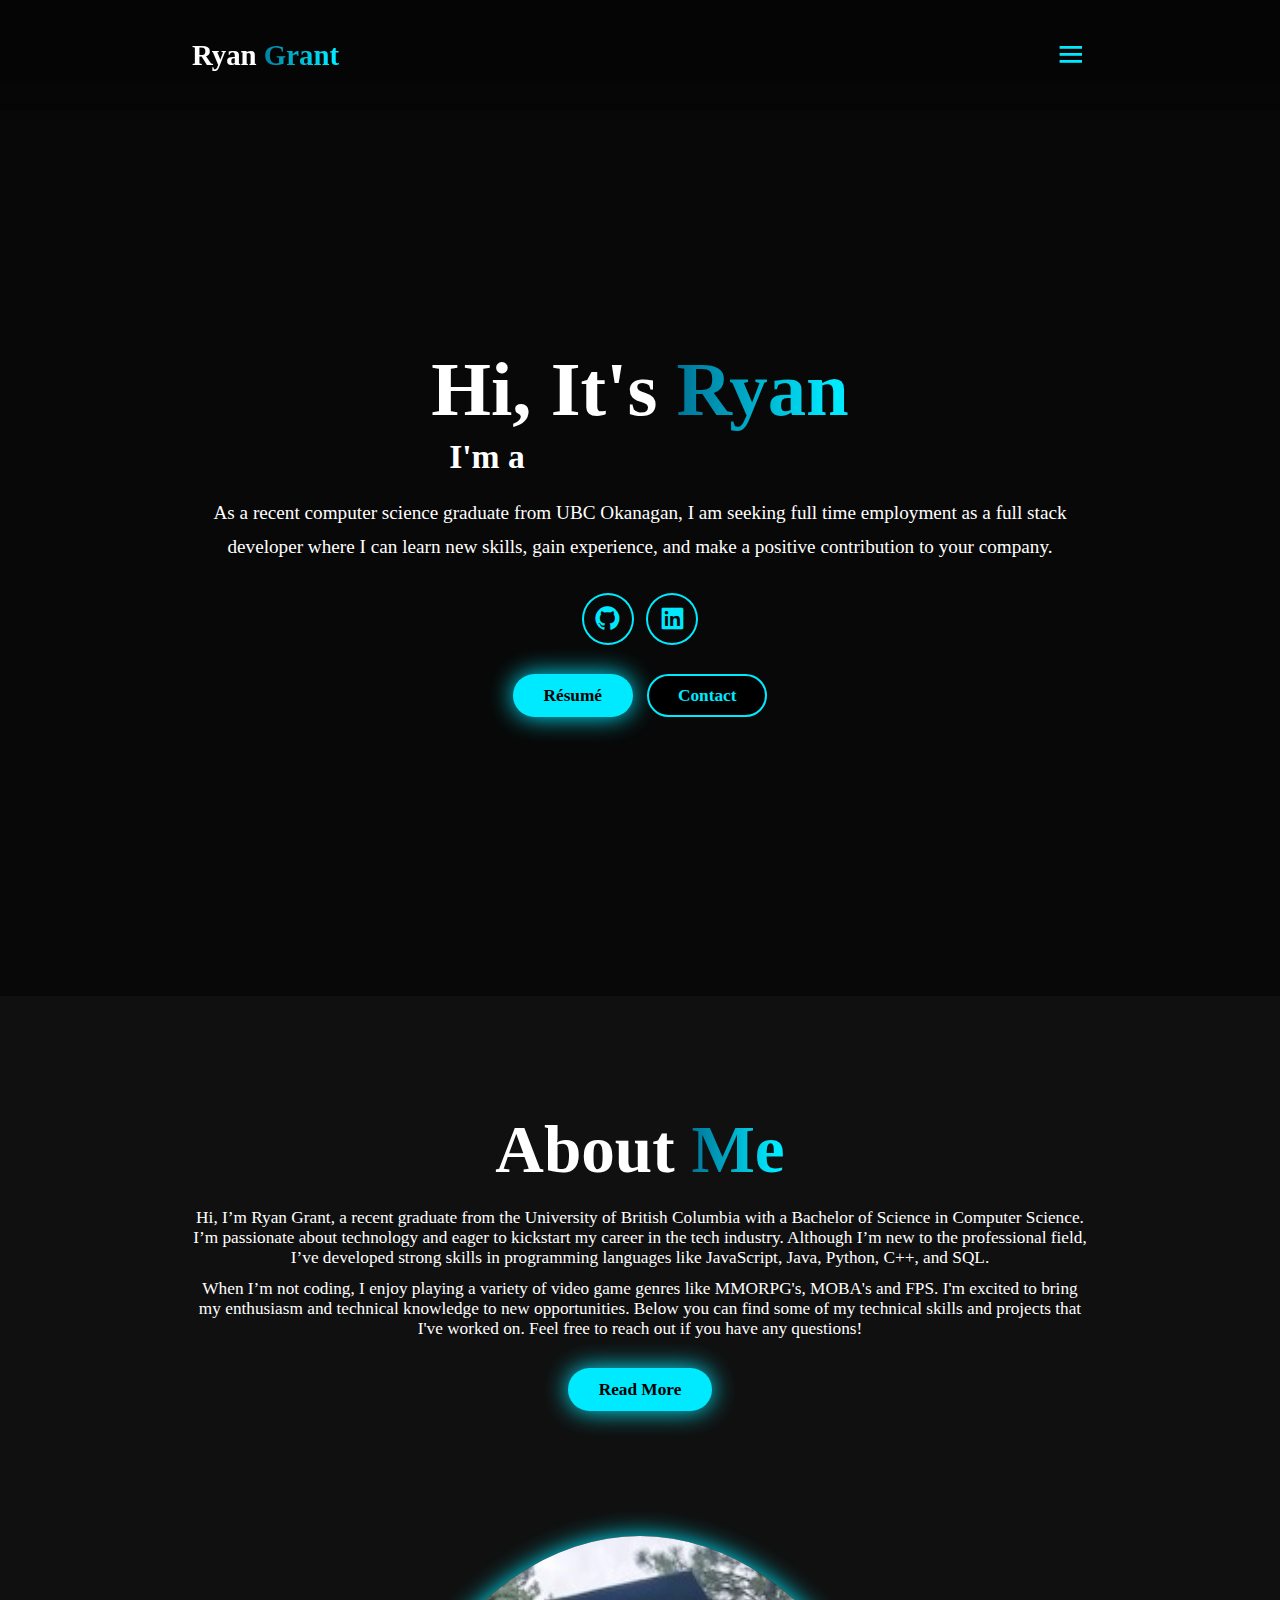
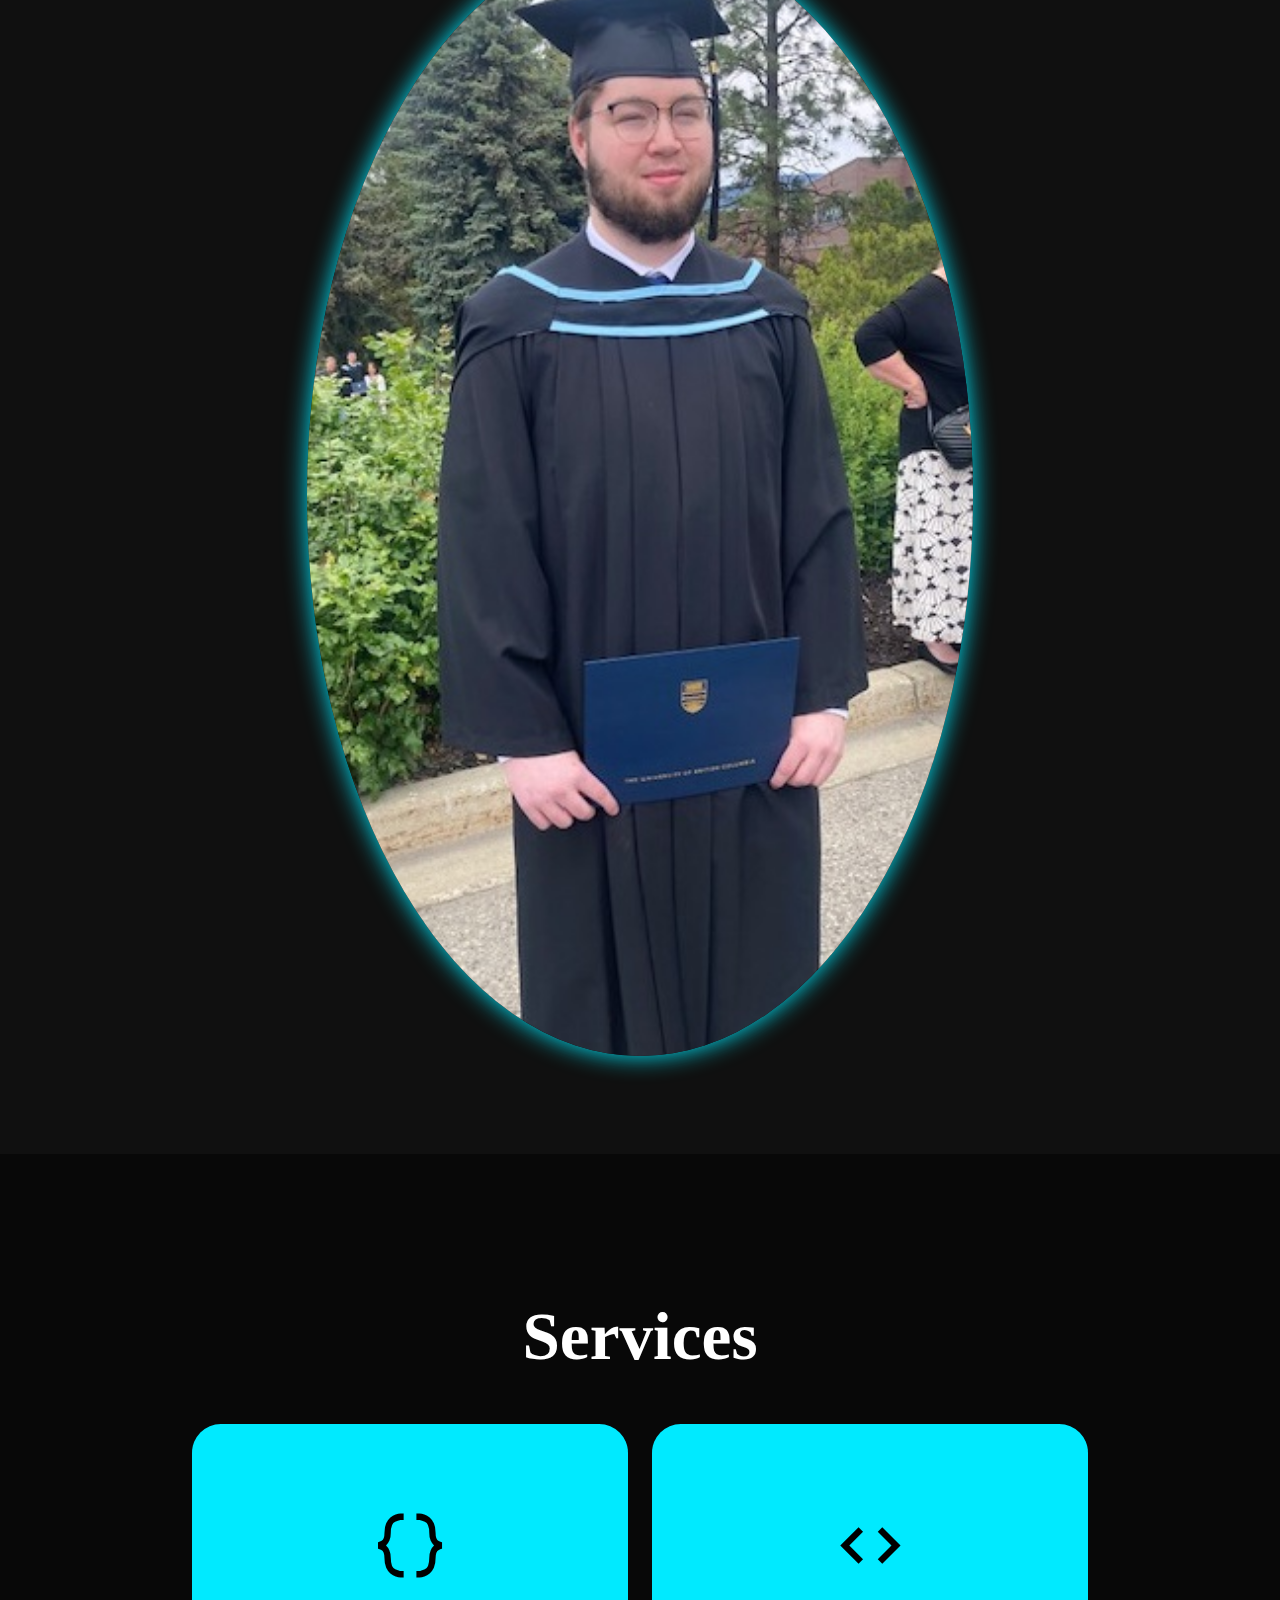
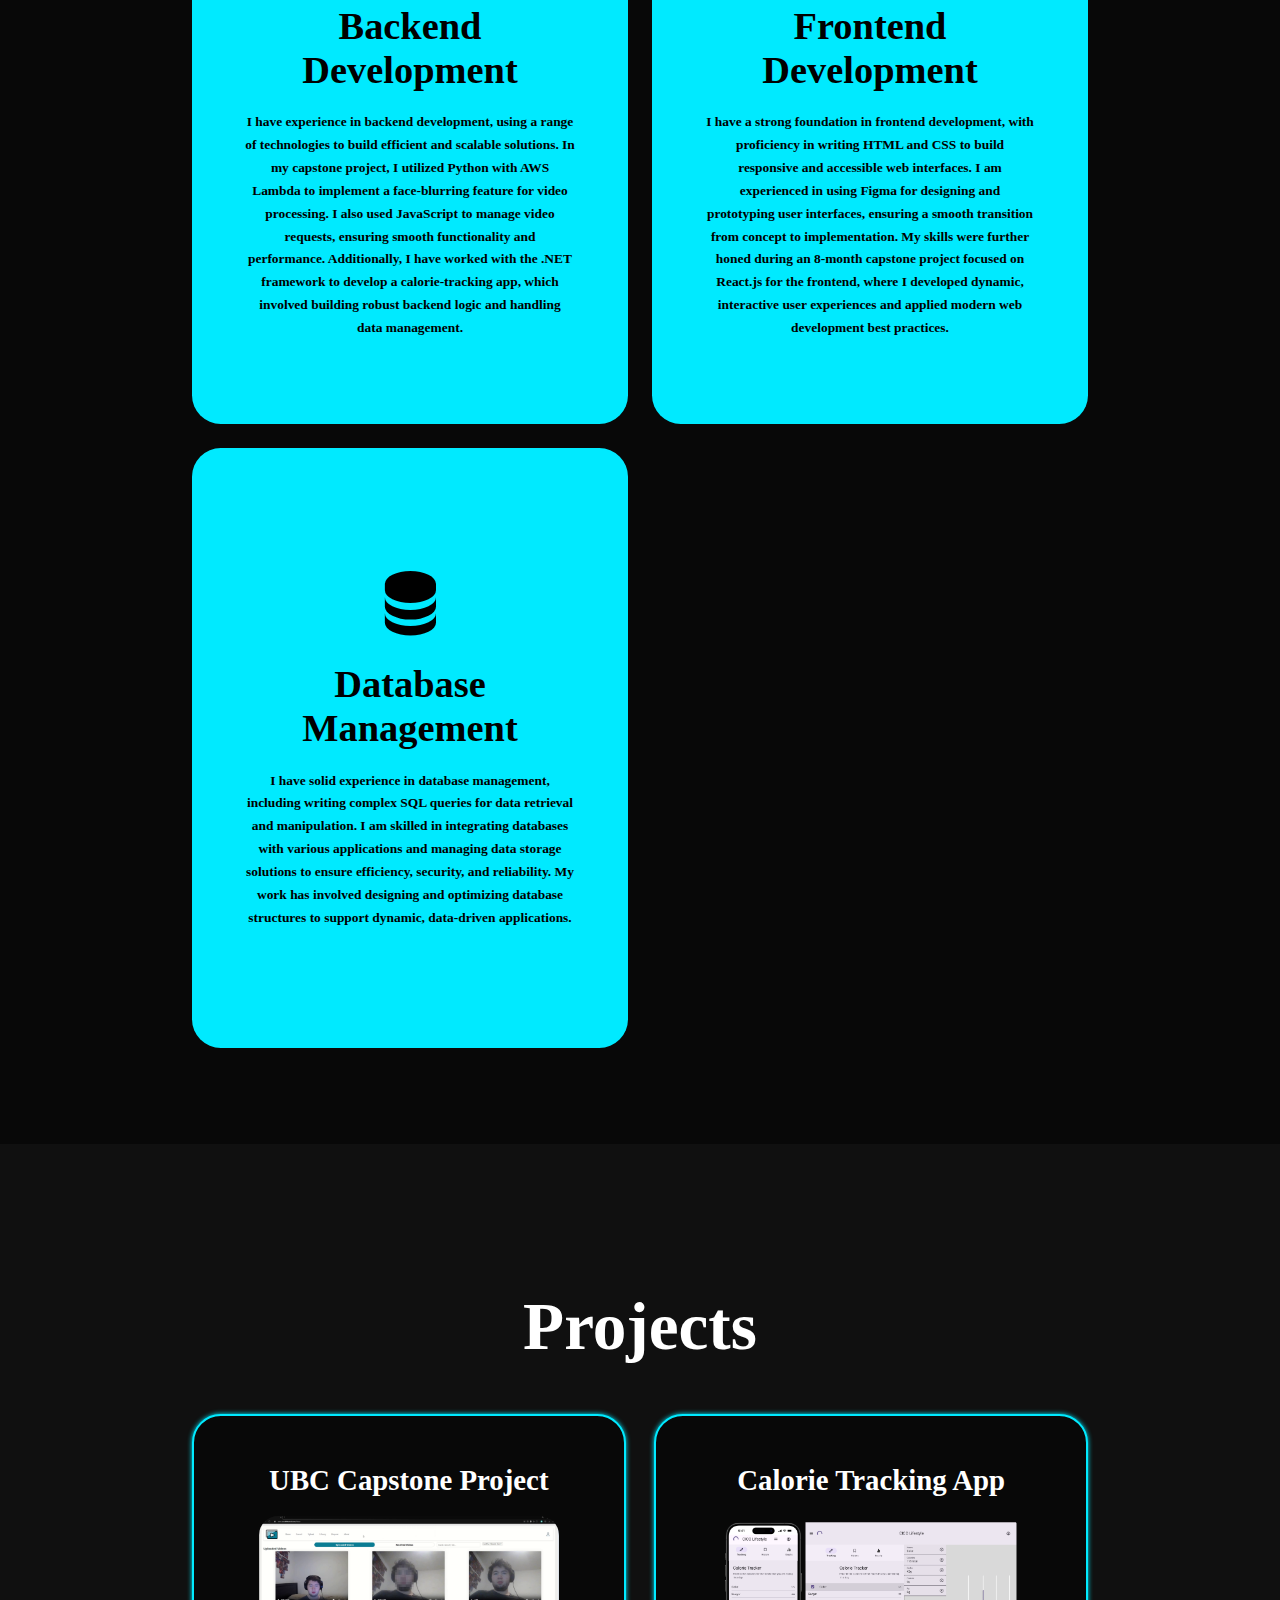
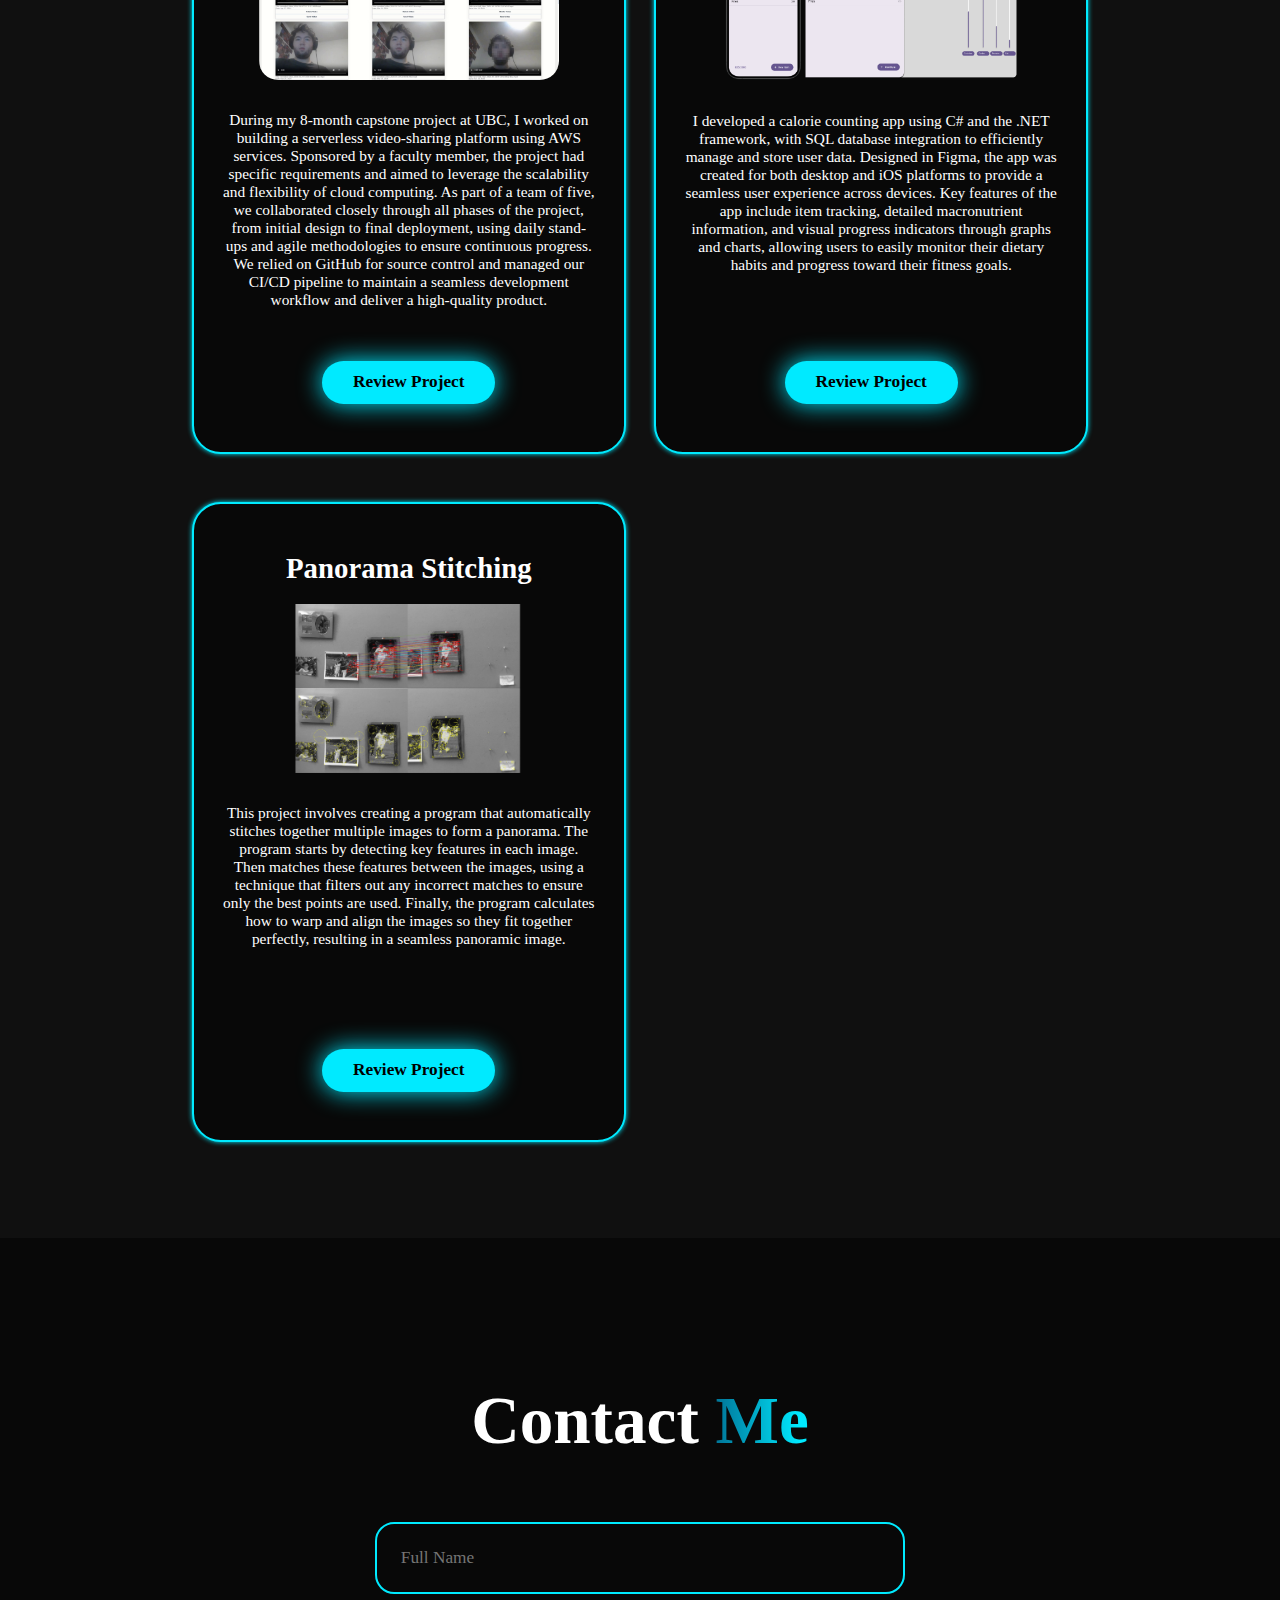
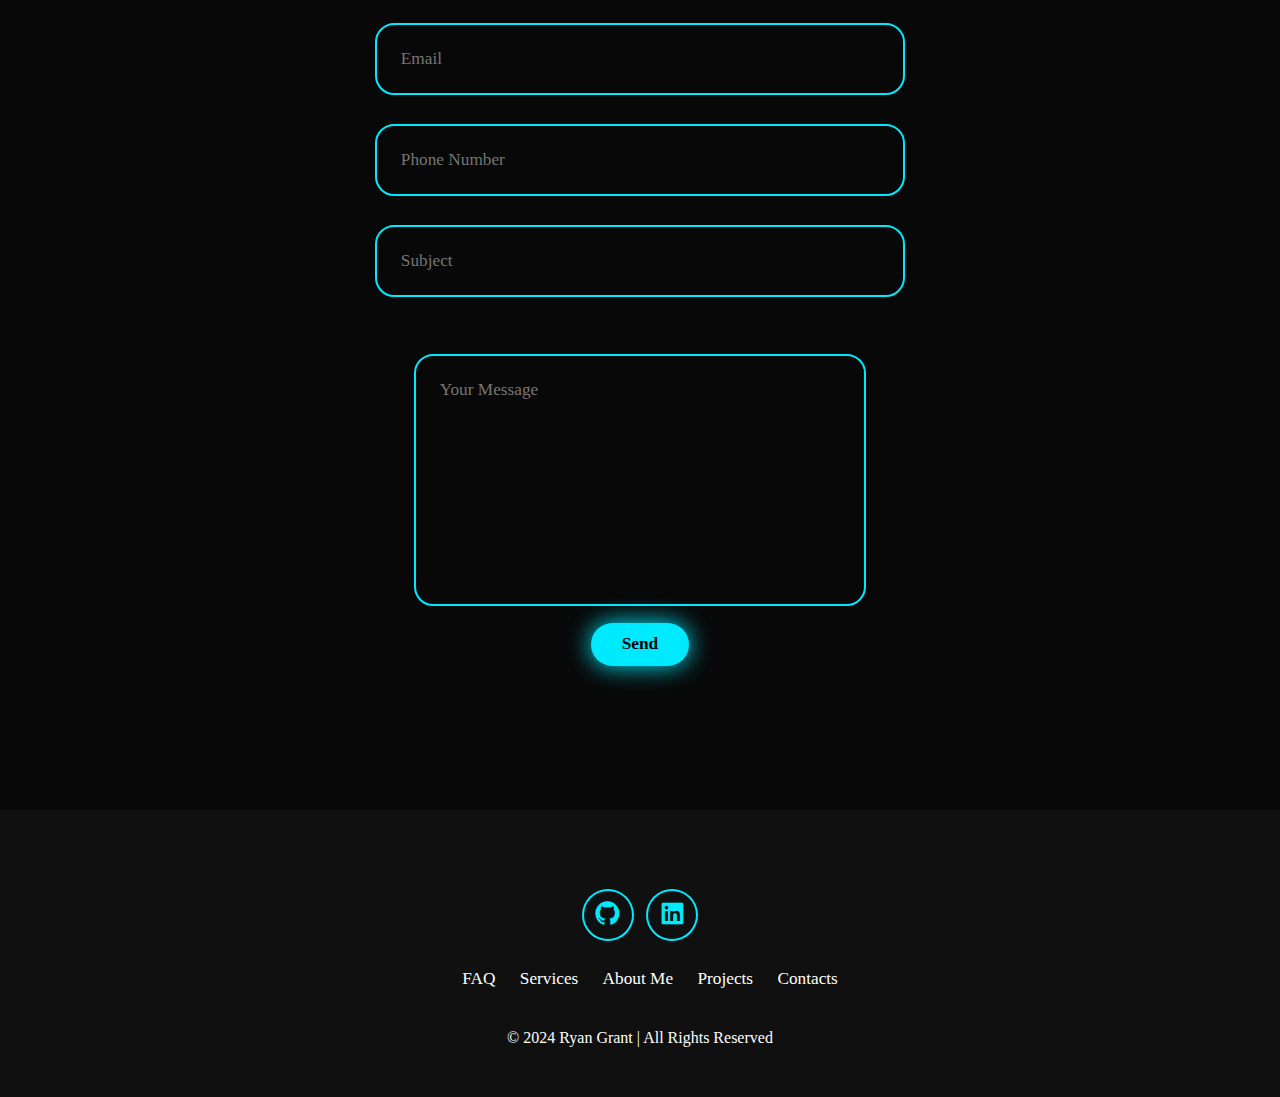
==== commit 555e0c34: "Added resume pdf and changed corresponding html for download" ====
--- a/index.html
+++ b/index.html
@@ -49,7 +49,7 @@
           </a>-->
         </div>
         <div class="btn-group">
-          <a href="#" class="btn">Hire</a>
+          <a href="Resume-RyanGrant.pdf" class="btn" download>Résumé</a>
           <a href="#contact" class="btn">Contact</a>
         </div>
       </div>
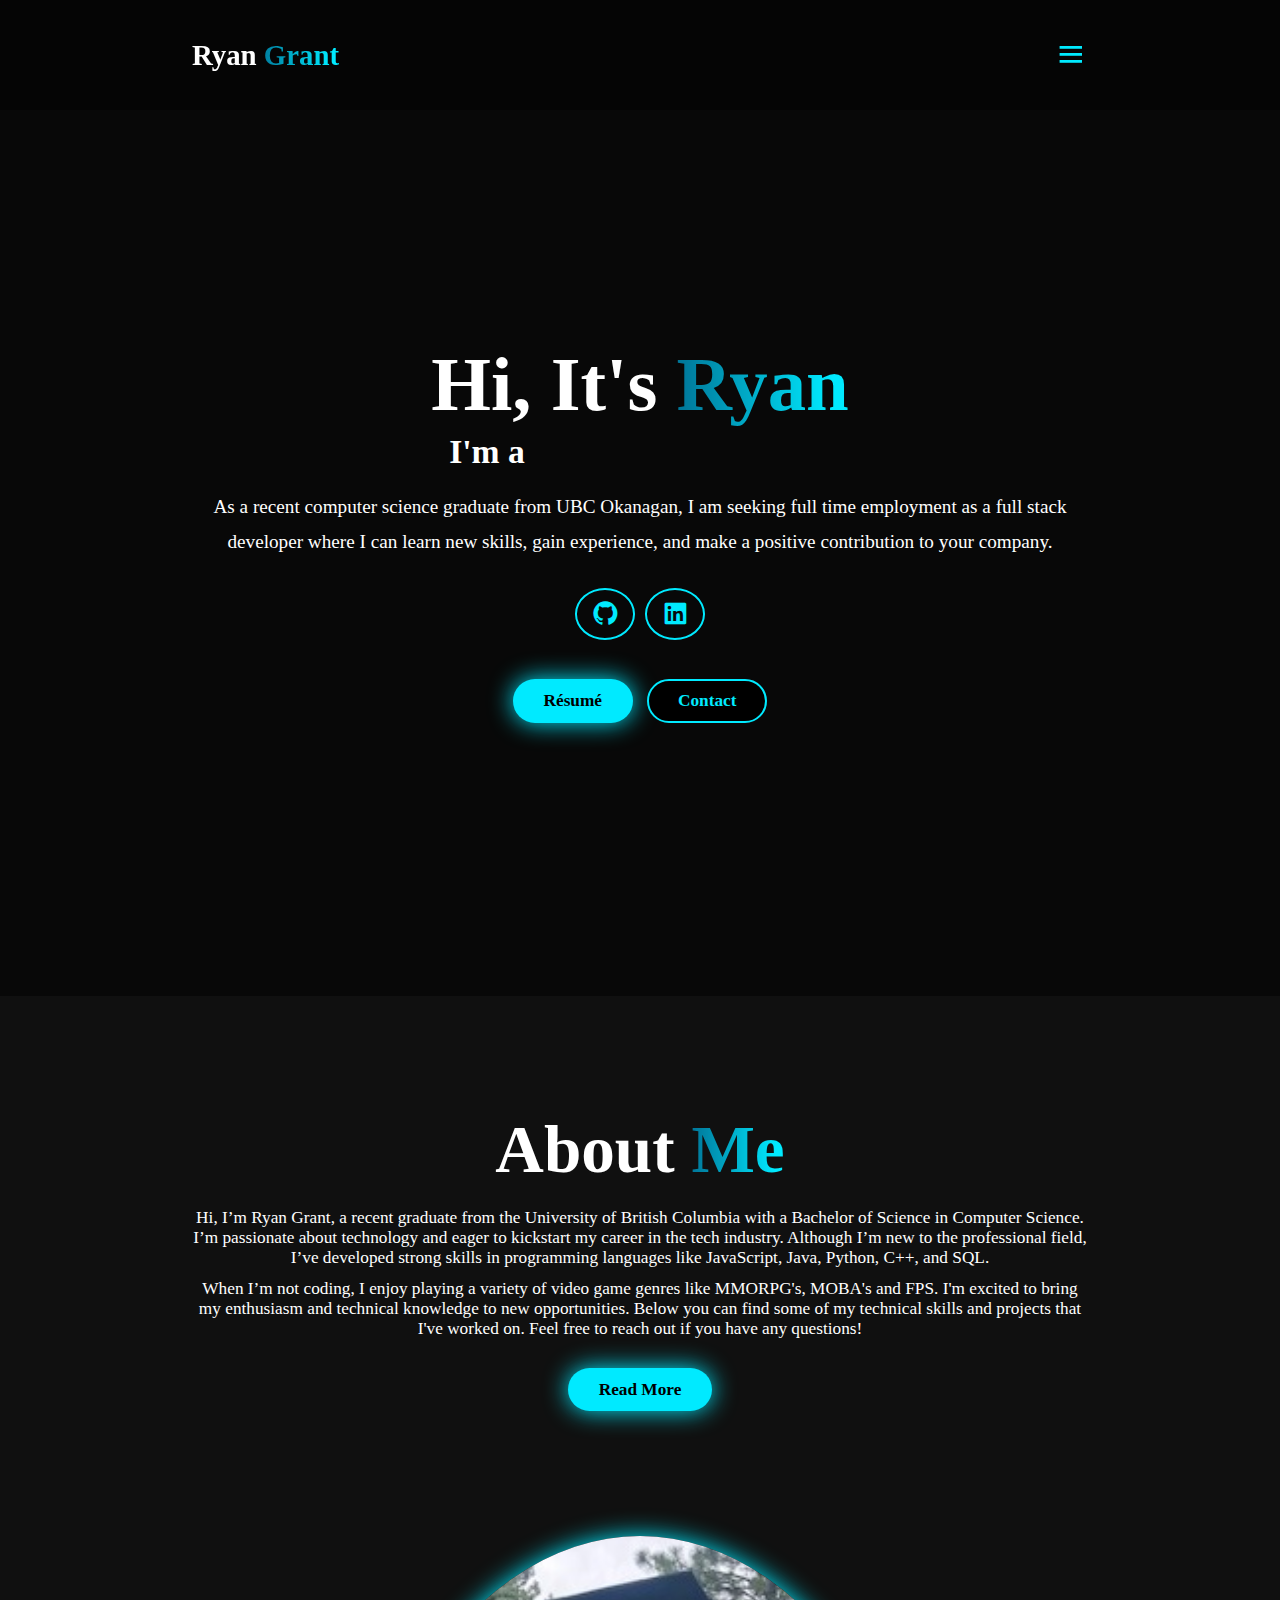
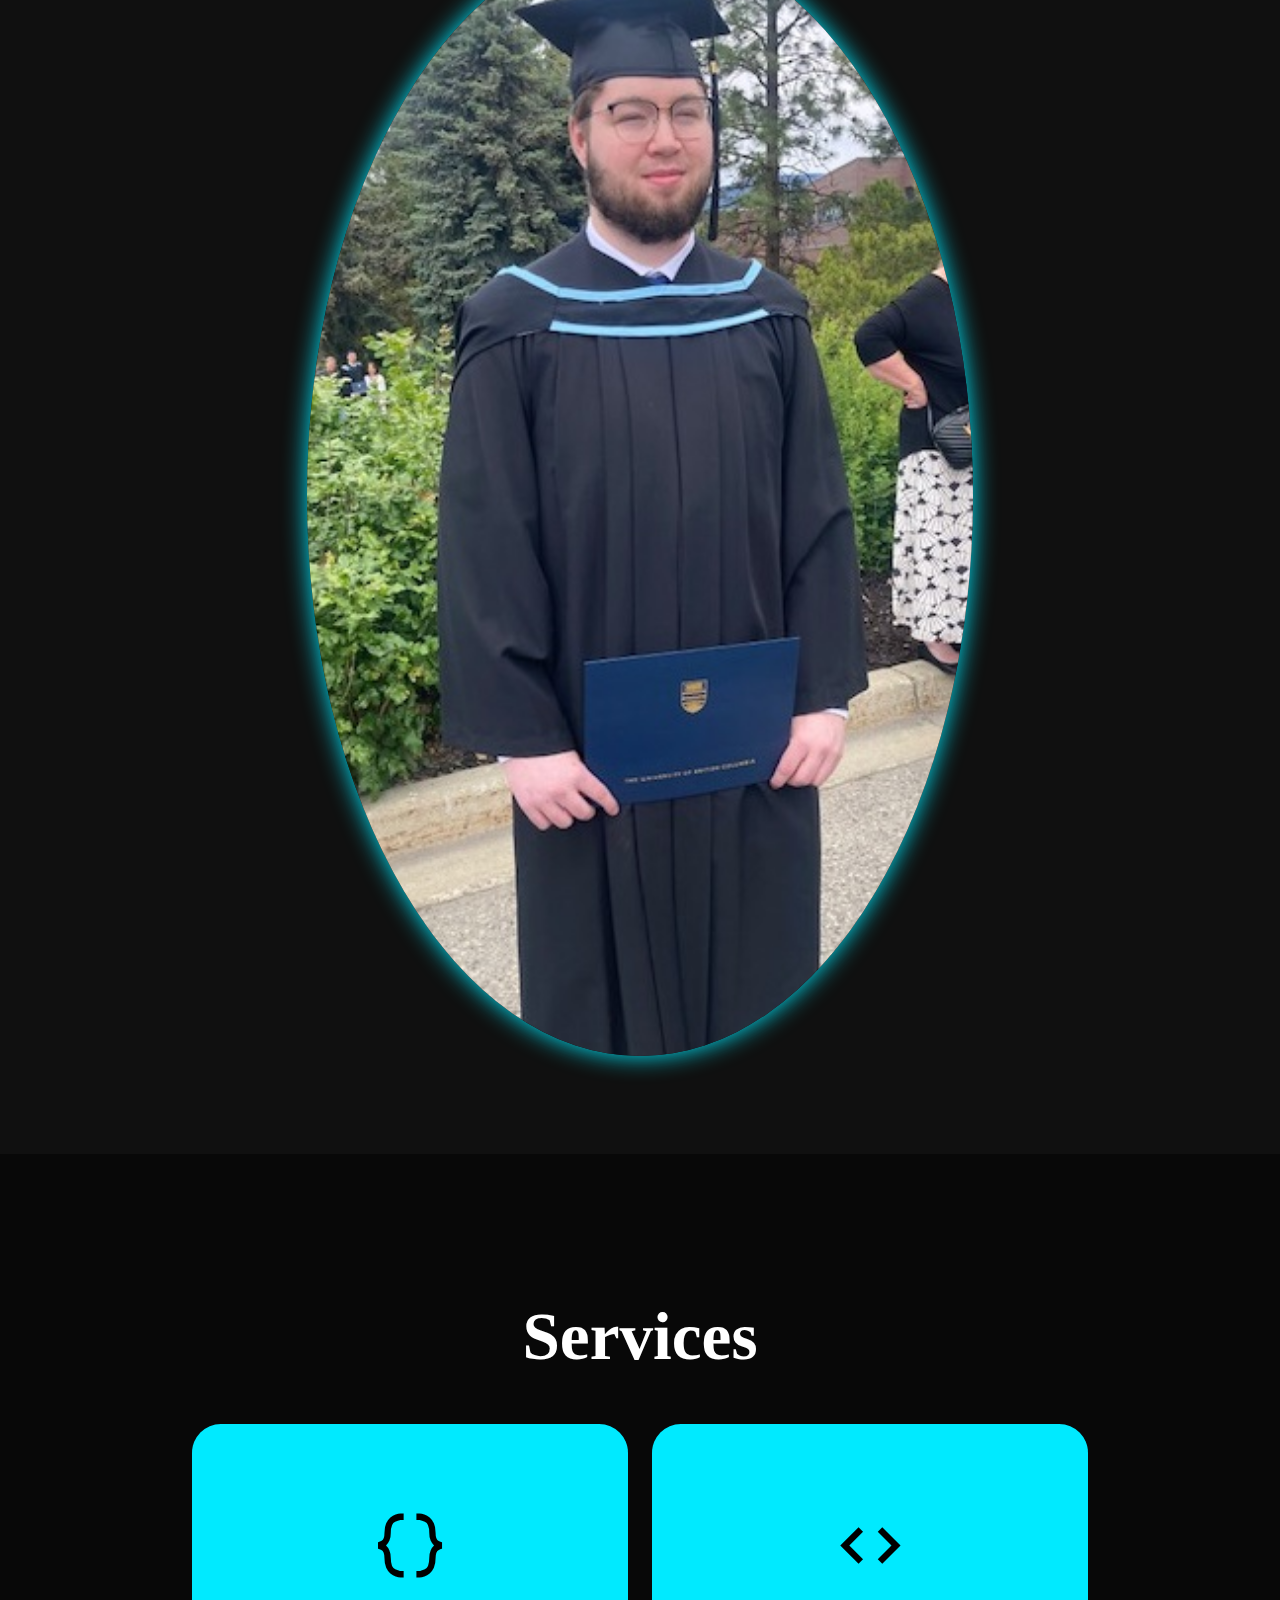
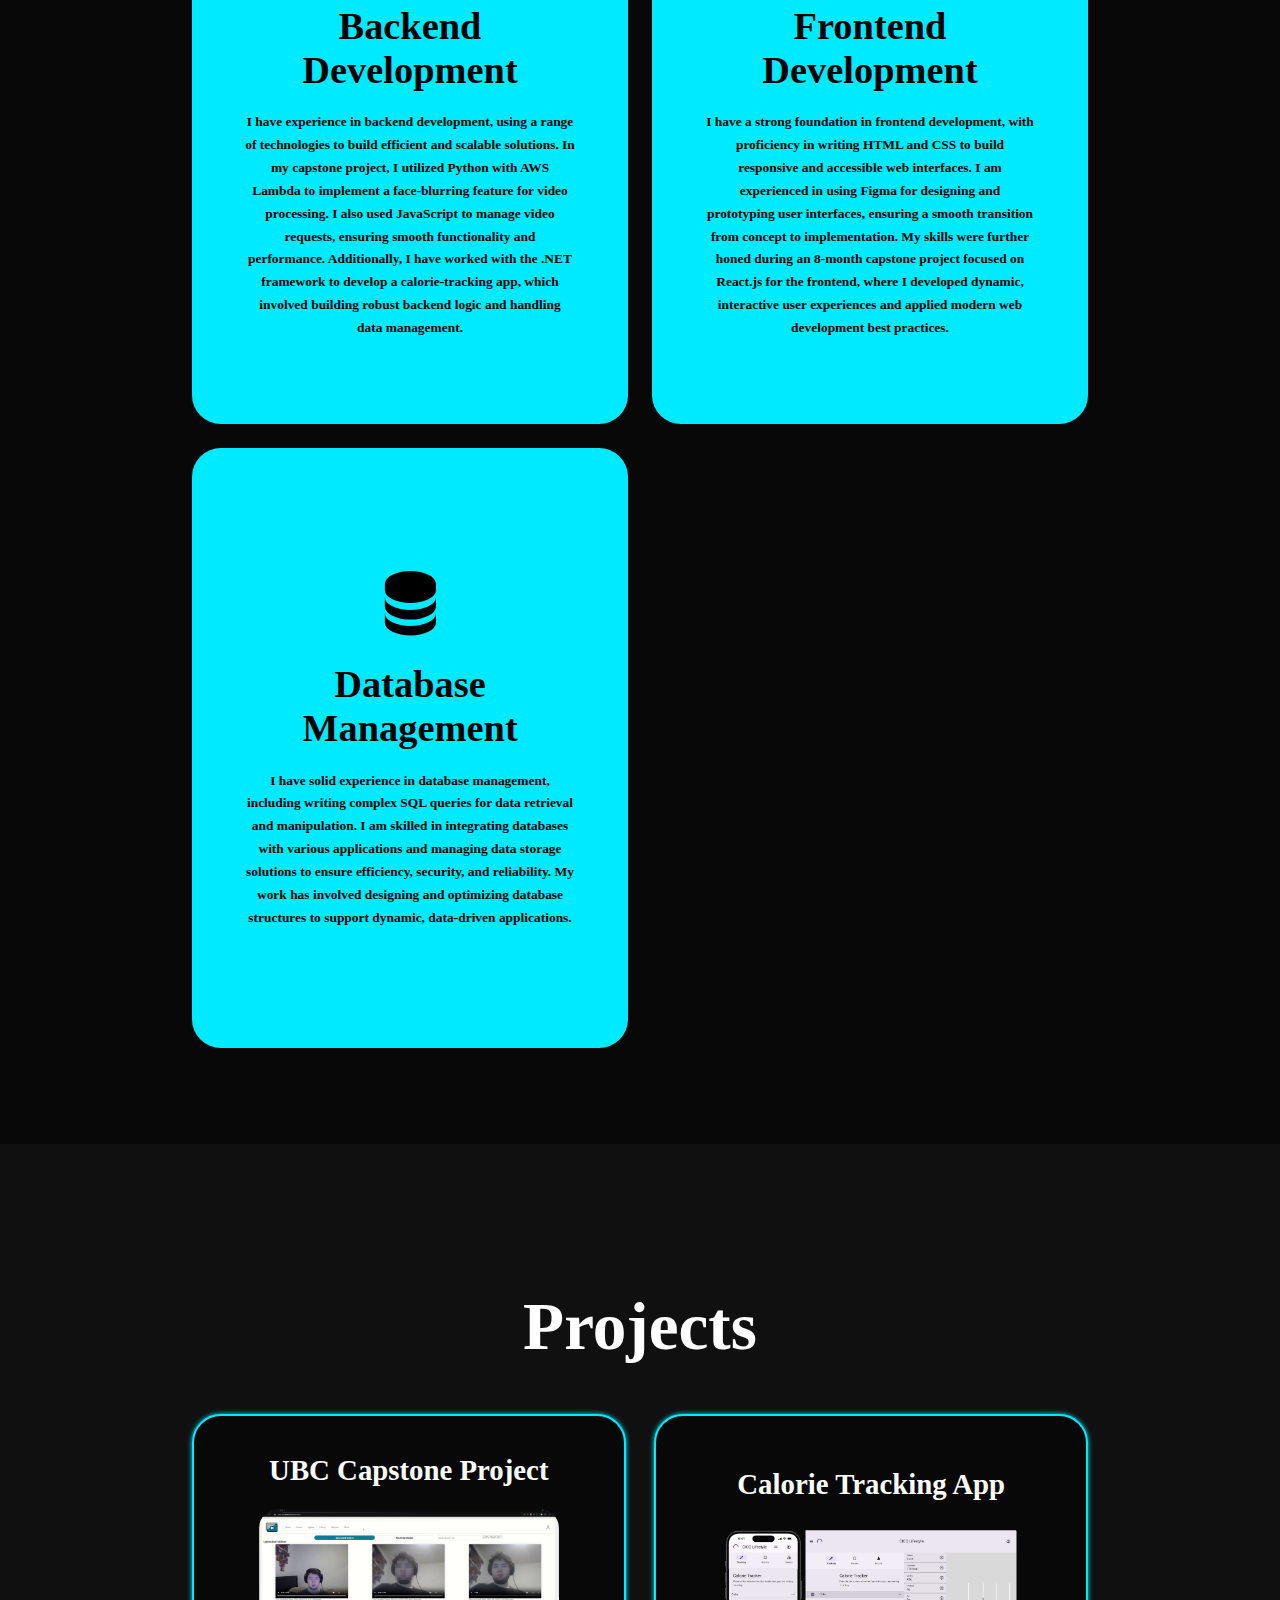
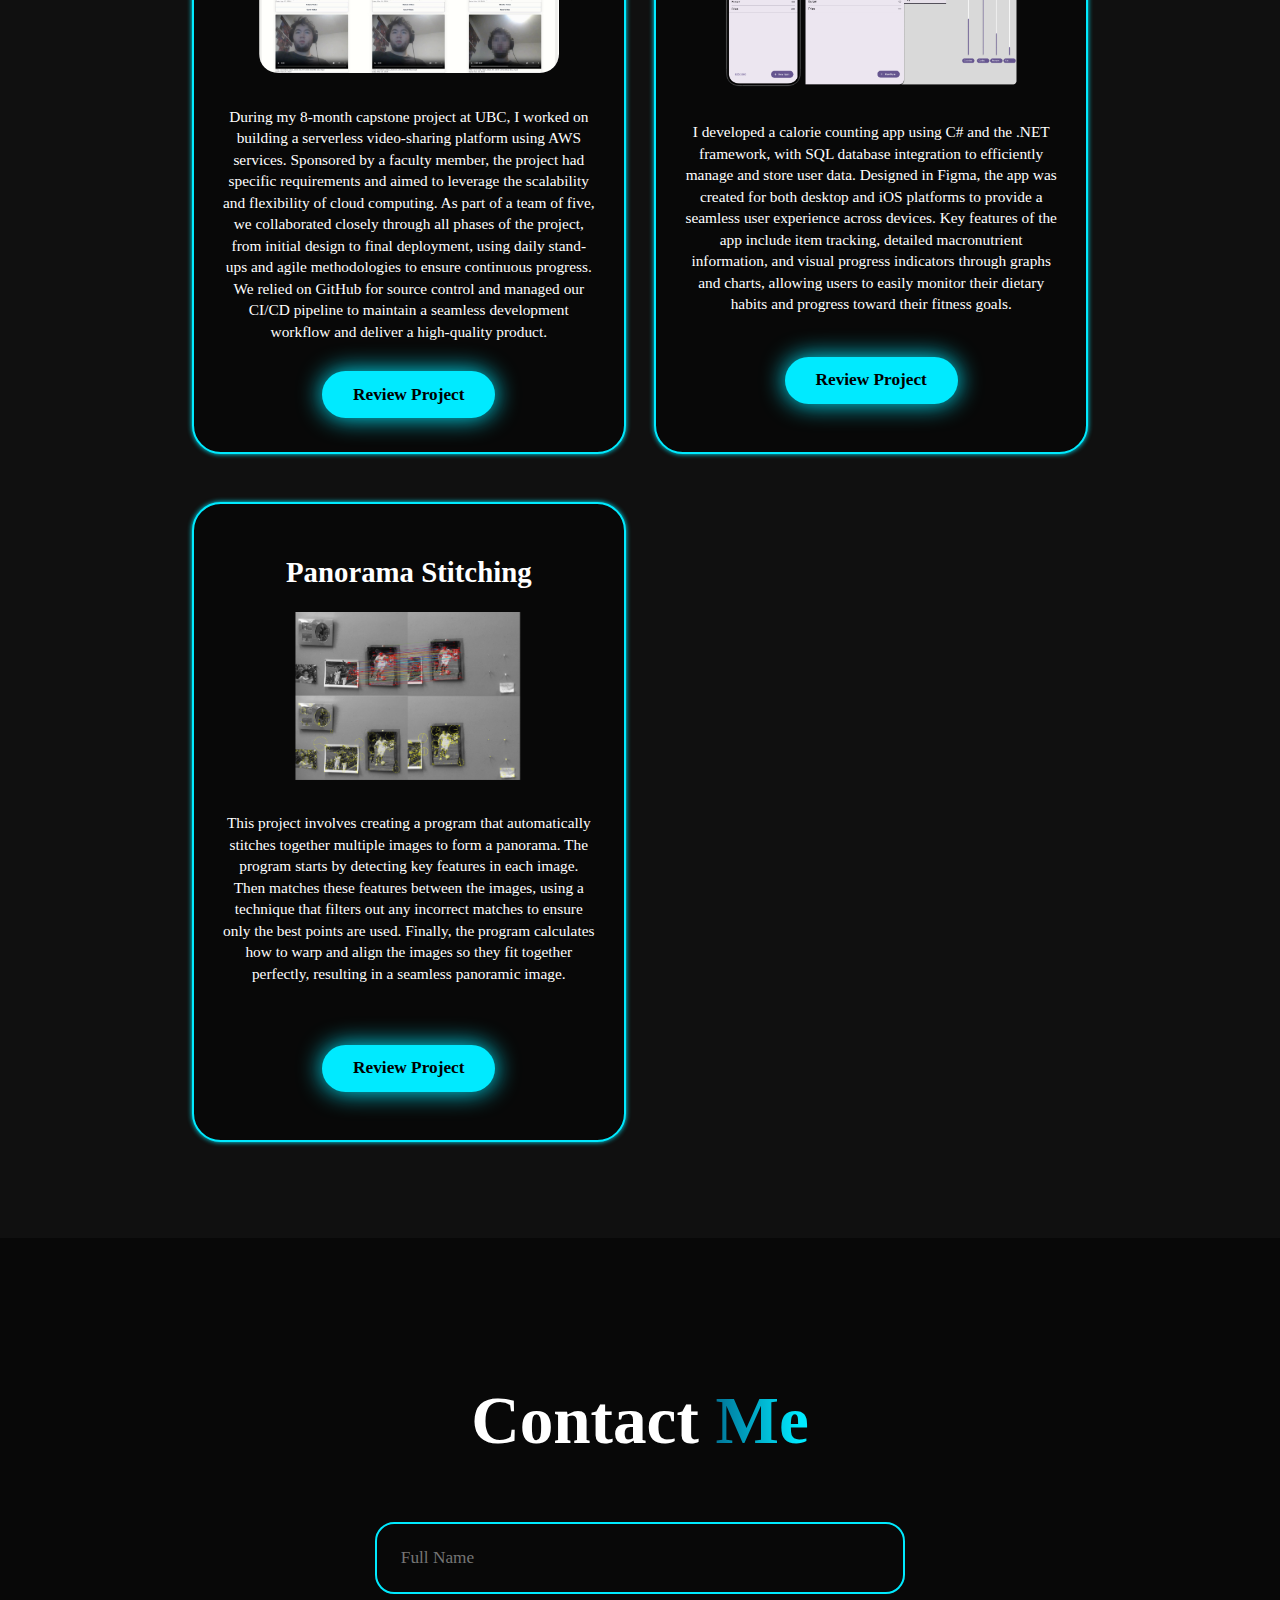
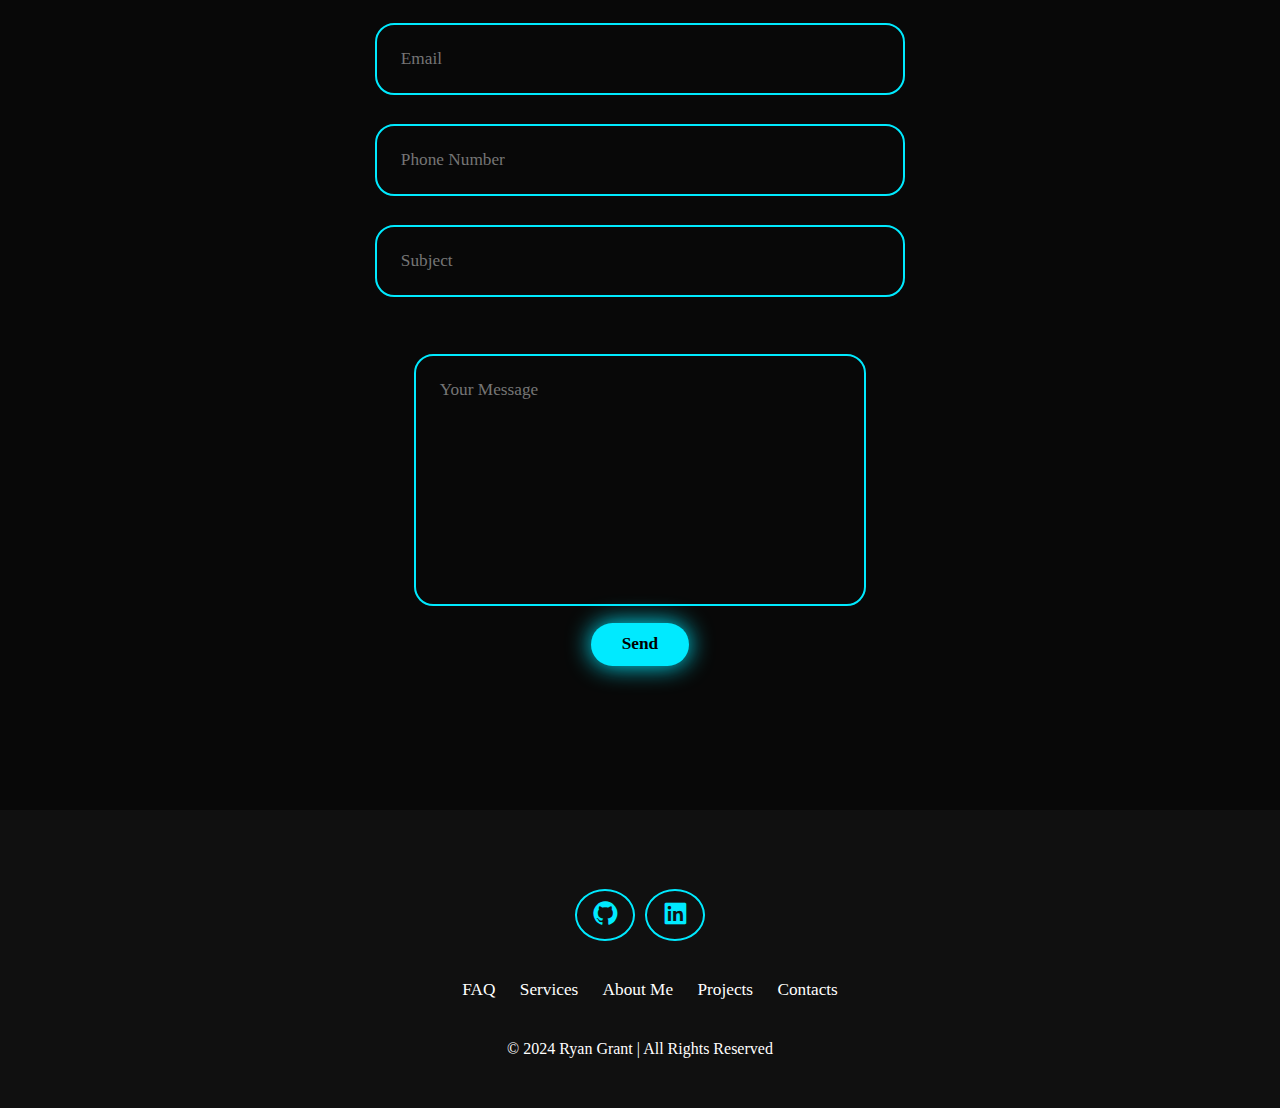
==== commit 40d89a72: "added tooltip to social items, changed line height in projects" ====
--- a/index.html
+++ b/index.html
@@ -35,12 +35,18 @@
           As a recent computer science graduate from UBC Okanagan, I am seeking full time employment as a full stack developer where I can learn new skills, gain experience, and make a positive contribution to your company.   
         </p>
         <div class="social-icons">
-          <a href="https://github.com/RyanG418" target=”_blank”>
-            <i class="bx bxl-github"></i>
-          </a>
-          <a href="https://www.linkedin.com/in/ryan-grant-32a640306/" target=”_blank”>
-            <i class="bx bxl-linkedin-square"></i>
-          </a>
+          <div class="tooltip">
+            <a href="https://github.com/RyanG418" target=”_blank”>
+              <i class="bx bxl-github"></i>
+            </a>
+            <span class="tooltiptext">GitHub</span>
+          </div>
+          <div class="tooltip">
+            <a href="https://www.linkedin.com/in/ryan-grant-32a640306/" target=”_blank”>
+              <i class="bx bxl-linkedin-square"></i>
+            </a>
+            <span class="tooltiptext">LinkedIn</span>
+          </div>
           <!--<a href="#">
             <i class="bx bxl-twitter"></i>
           </a>
@@ -158,18 +164,24 @@
     </section>
     <footer class="footer">
       <div class="social-icons">
-        <a href="https://github.com/RyanG418" target="_blank">
-          <i class="bx bxl-github" target="_blank"></i>
-        </a>
-        <a href="https://www.linkedin.com/in/ryan-grant-32a640306/">
-          <i class="bx bxl-linkedin-square"></i>
-        </a>
+        <div class="tooltip">
+          <a href="https://github.com/RyanG418" target=”_blank”>
+            <i class="bx bxl-github"></i>
+          </a>
+          <span class="tooltiptext">GitHub</span>
+        </div>
+        <div class="tooltip">
+          <a href="https://www.linkedin.com/in/ryan-grant-32a640306/" target=”_blank”>
+            <i class="bx bxl-linkedin-square"></i>
+          </a>
+          <span class="tooltiptext">LinkedIn</span>
+        </div>
         <!--<a href="#">
           <i class="bx bxl-twitter"></i>
         </a>
         <a href="#">
           <i class="bx bxl-instagram-alt"></i>
-        </a> -->
+        </a>-->
       </div>
     <ul class="list">
       <li>
--- a/style.css
+++ b/style.css
@@ -211,12 +211,17 @@
               0 0 100px var(--main-color);
 
 }
+.social-icons{
+  display: inline-flex;
+  justify-content: center;
+  align-items: center;
+}
 .social-icons a{
-  display: inline-flex;
+  display:flex;
   justify-content: center;
   align-items: center;
   font-size: 3rem;
-  padding: 1rem;
+  padding: 1rem 1rem;
   background: transparent;
   border: 2px solid var(--main-color);
   border-radius: 50%;
@@ -229,6 +234,25 @@
   background-color: var(--main-color);
   transform:  scale(1.2)translateY(-5px);
   box-shadow: 0 0 25px var(--main-color);
+}
+.tooltip{
+  width: 70px;
+  height: 120px;
+}
+.tooltip .tooltiptext {
+  display: flex;
+  justify-content: center;
+  visibility: hidden;
+  font-size: 1.7rem;
+  background-color:var(--bg-color);
+  color: var(--text-color);
+  text-align: center;
+  position: relative;
+  z-index: 1;
+  top: -25px;
+}
+.tooltip a:hover + .tooltiptext {
+  visibility: visible;
 }
 .btn-group{
   display: flex;
@@ -380,6 +404,7 @@
   border: 2px solid  var(--main-color);
   border-radius: 3rem;
   gap: 2rem;
+  line-height:1.4;
   padding: 5rem 2rem;
   overflow: hidden;
   cursor: pointer;
@@ -498,10 +523,16 @@
   resize: none;
 }
 .footer{
+  display: flex;
+  flex-direction: column;
+  align-items: center;
+  justify-items: center;
+  
   background-color: var(--second-bg-color);
   padding: 50px 0;
 }
 .footer .social-icons{
+
   text-align: center;
 }
 .footer ul{
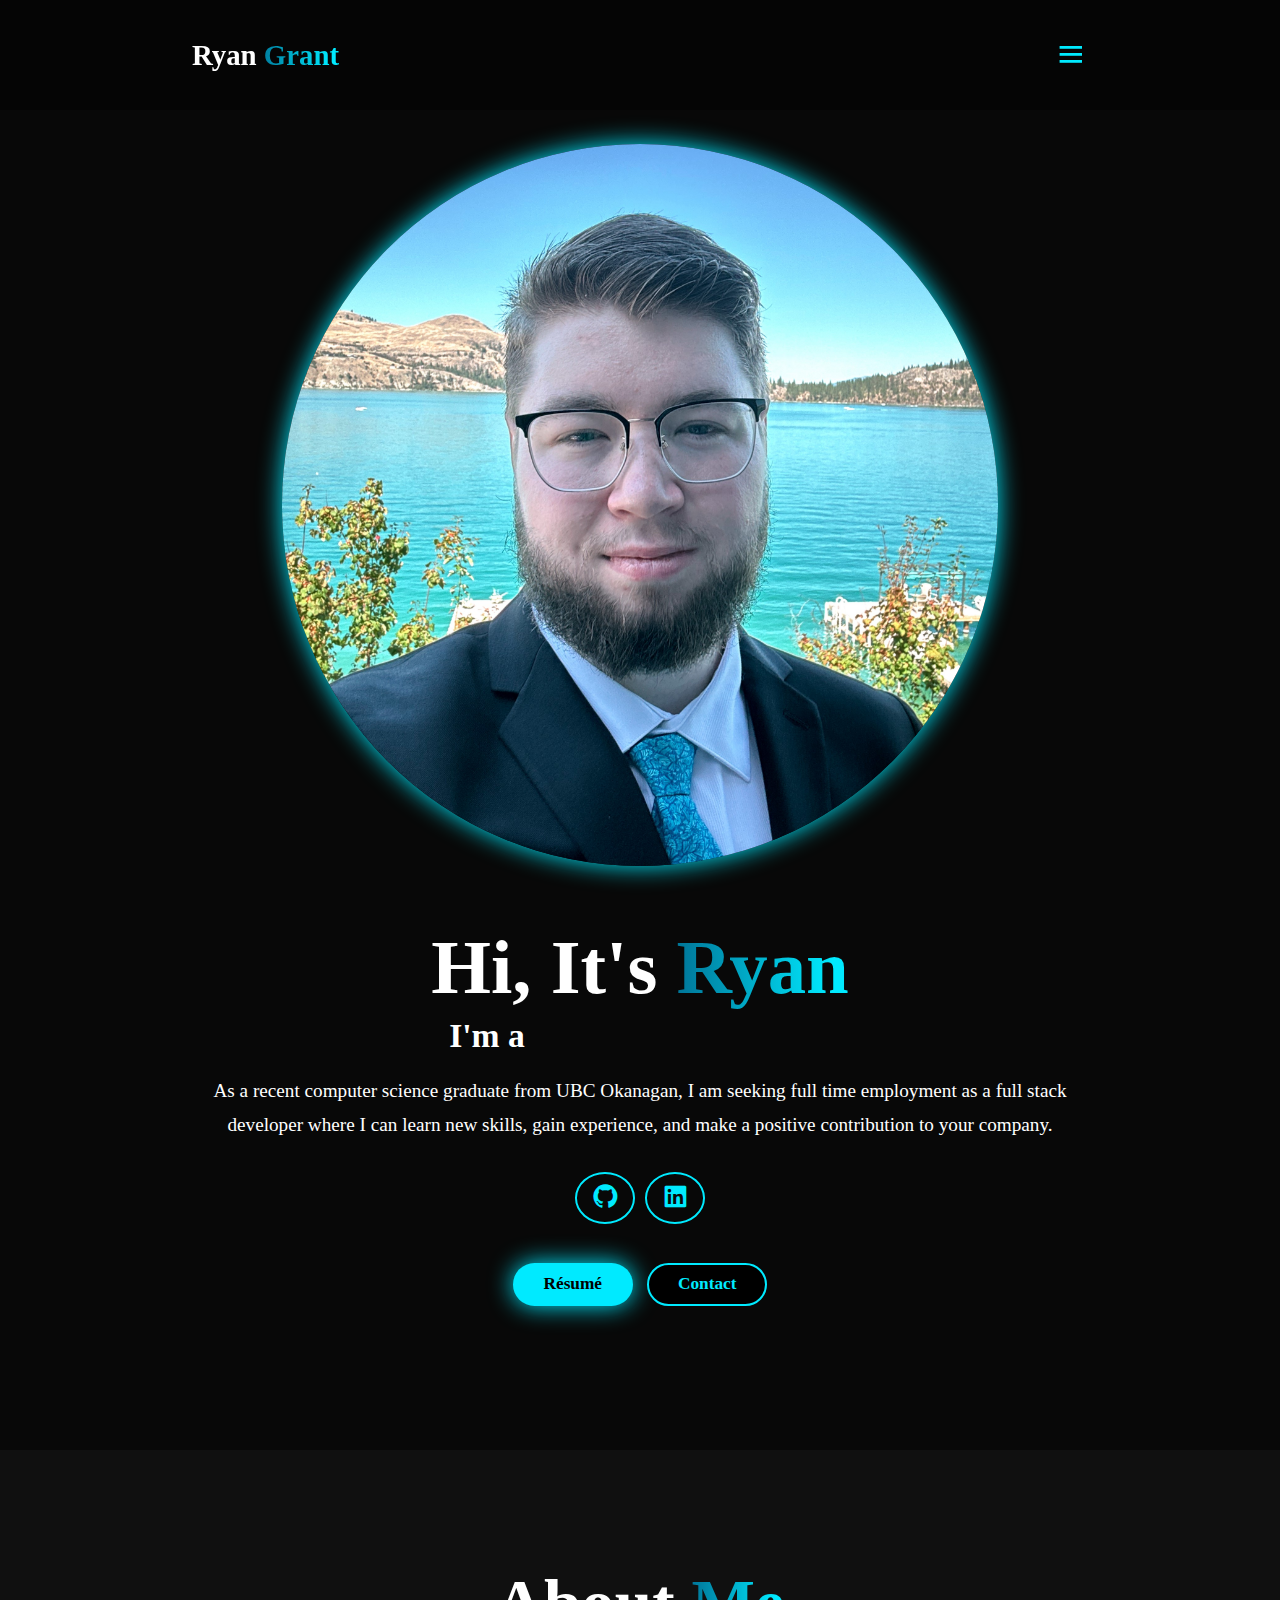
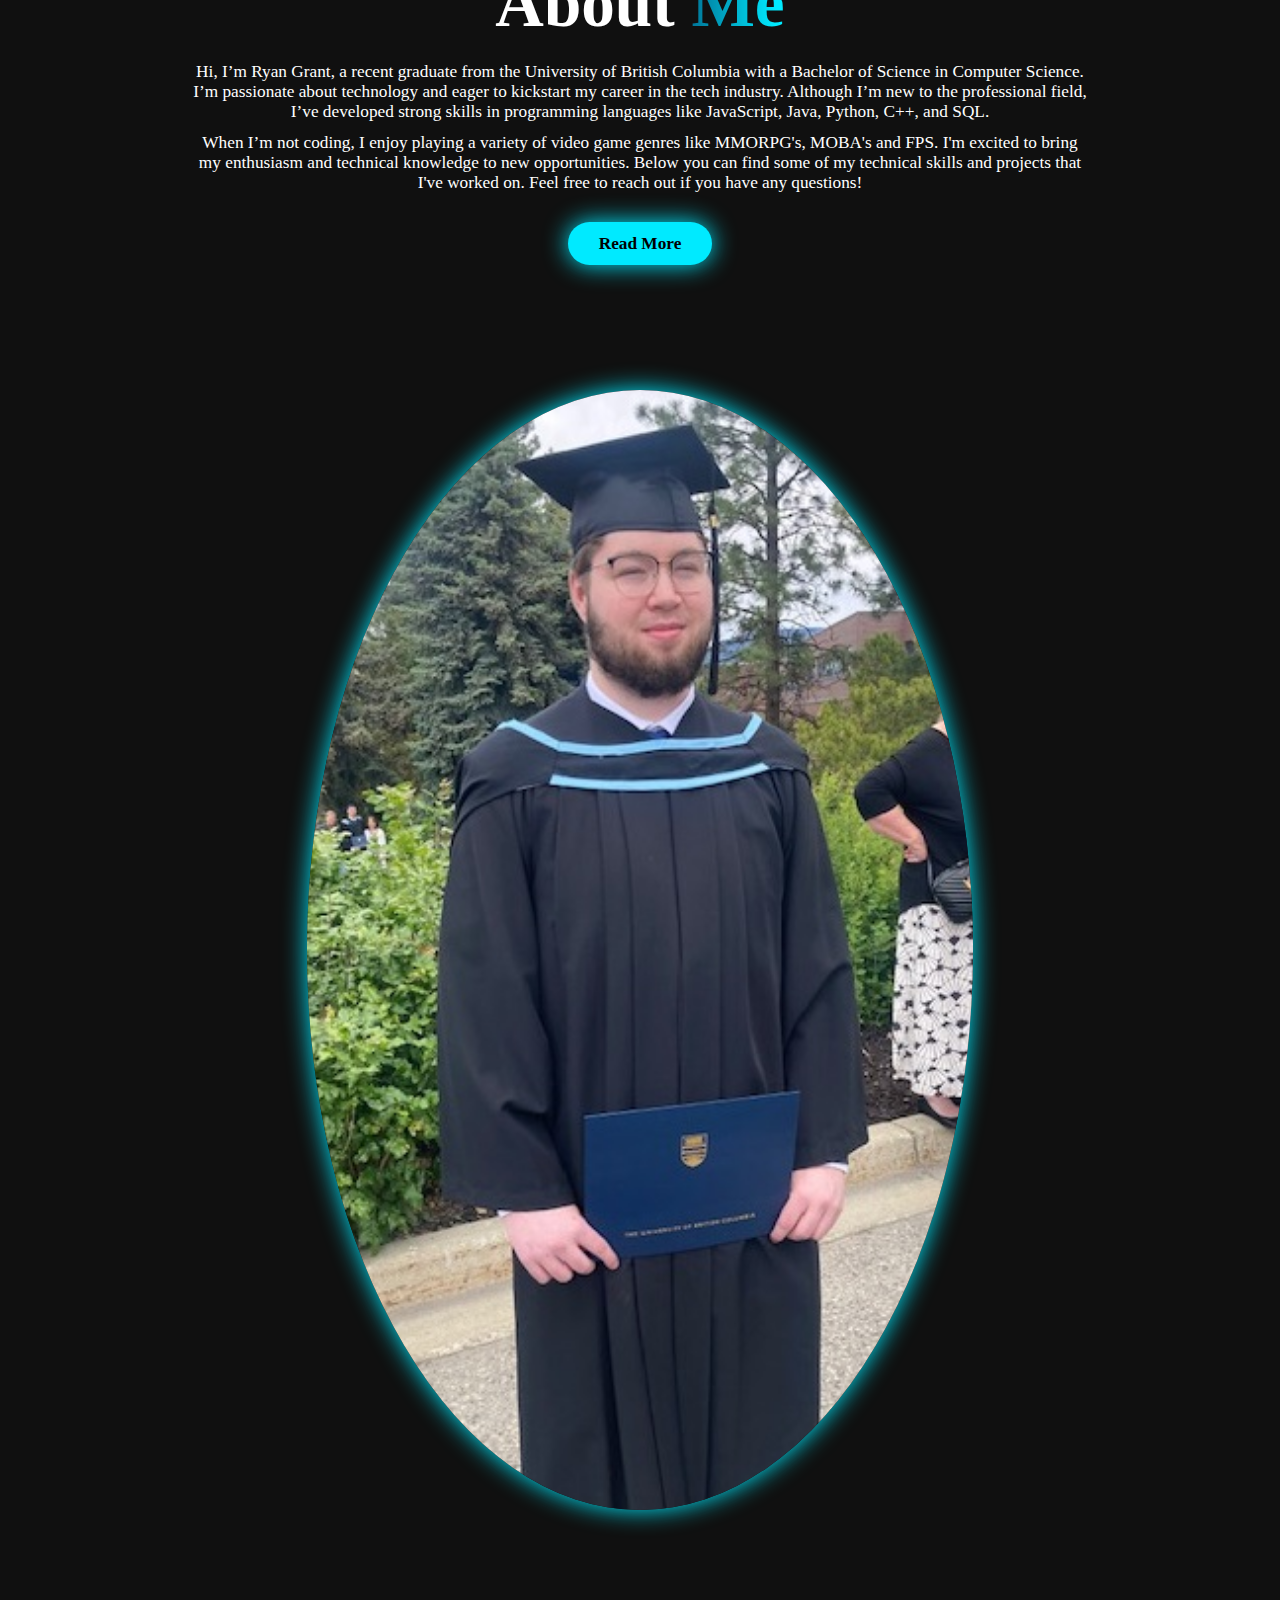
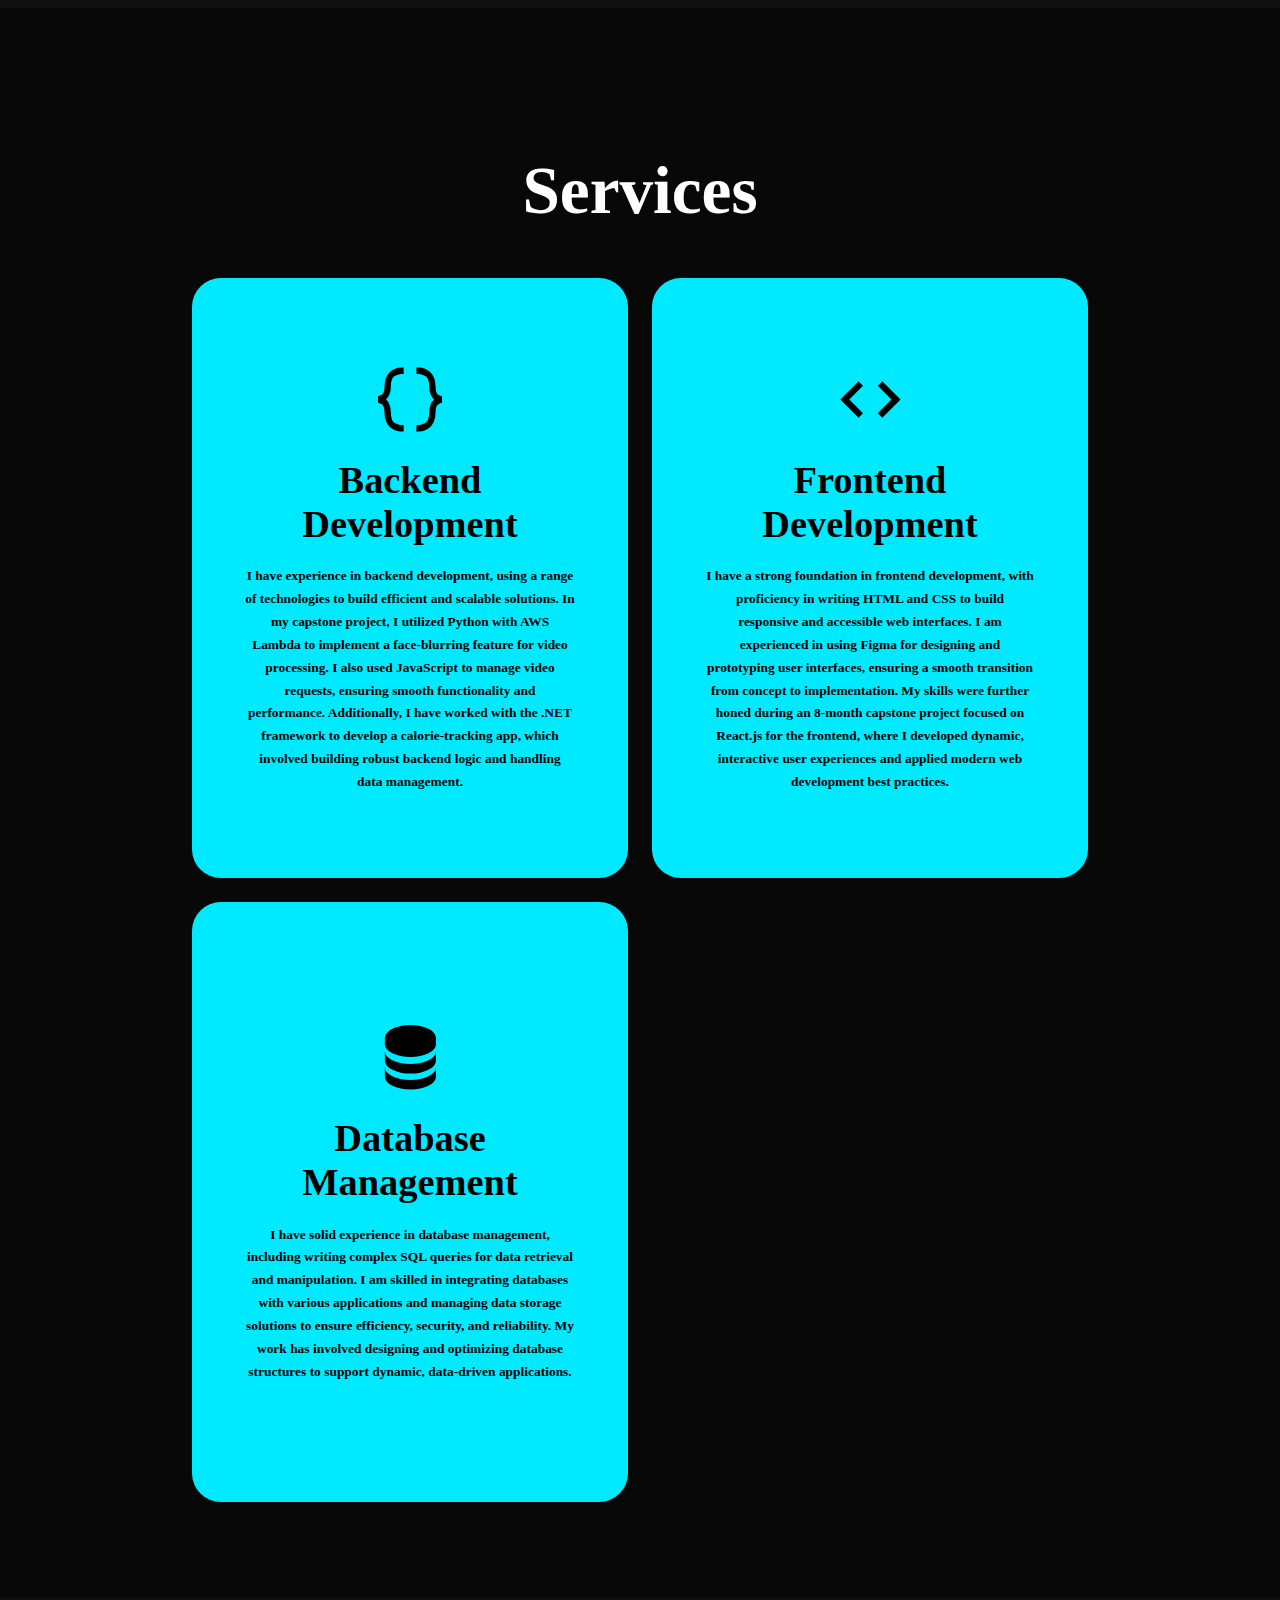
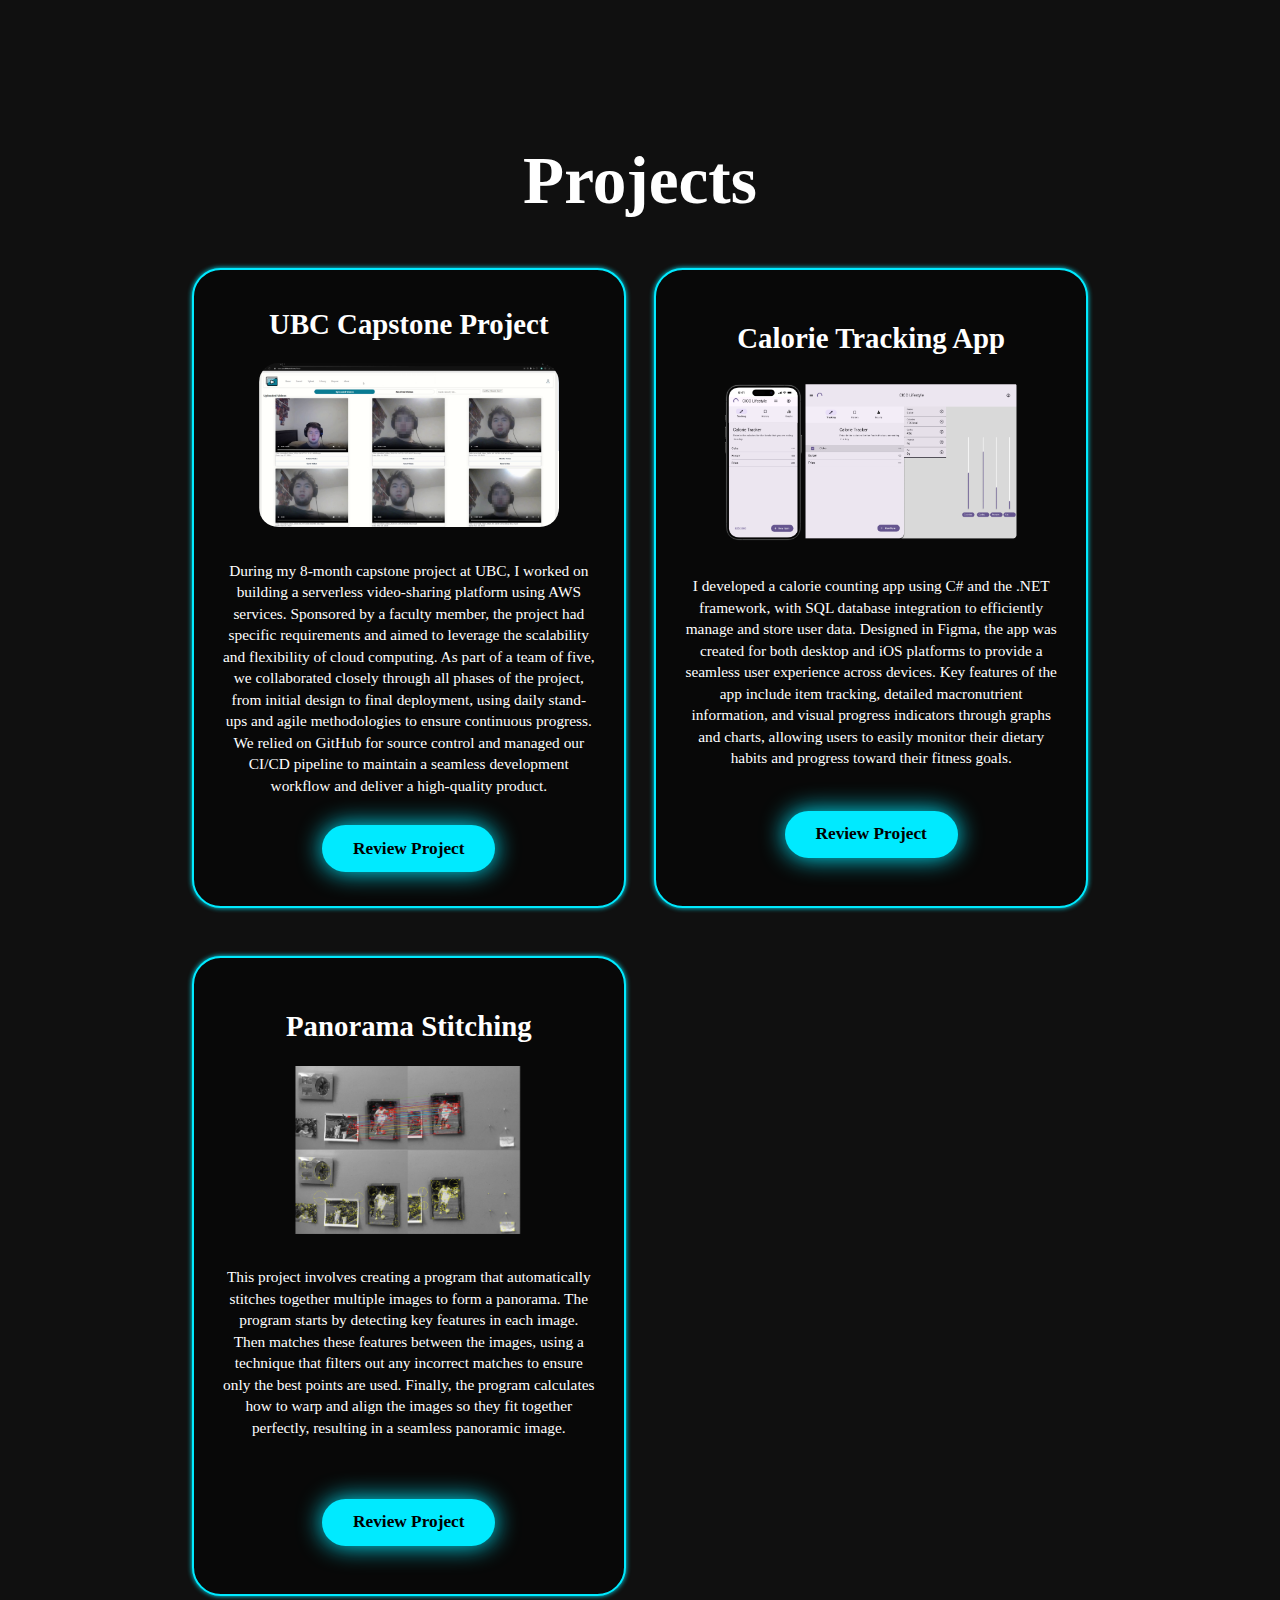
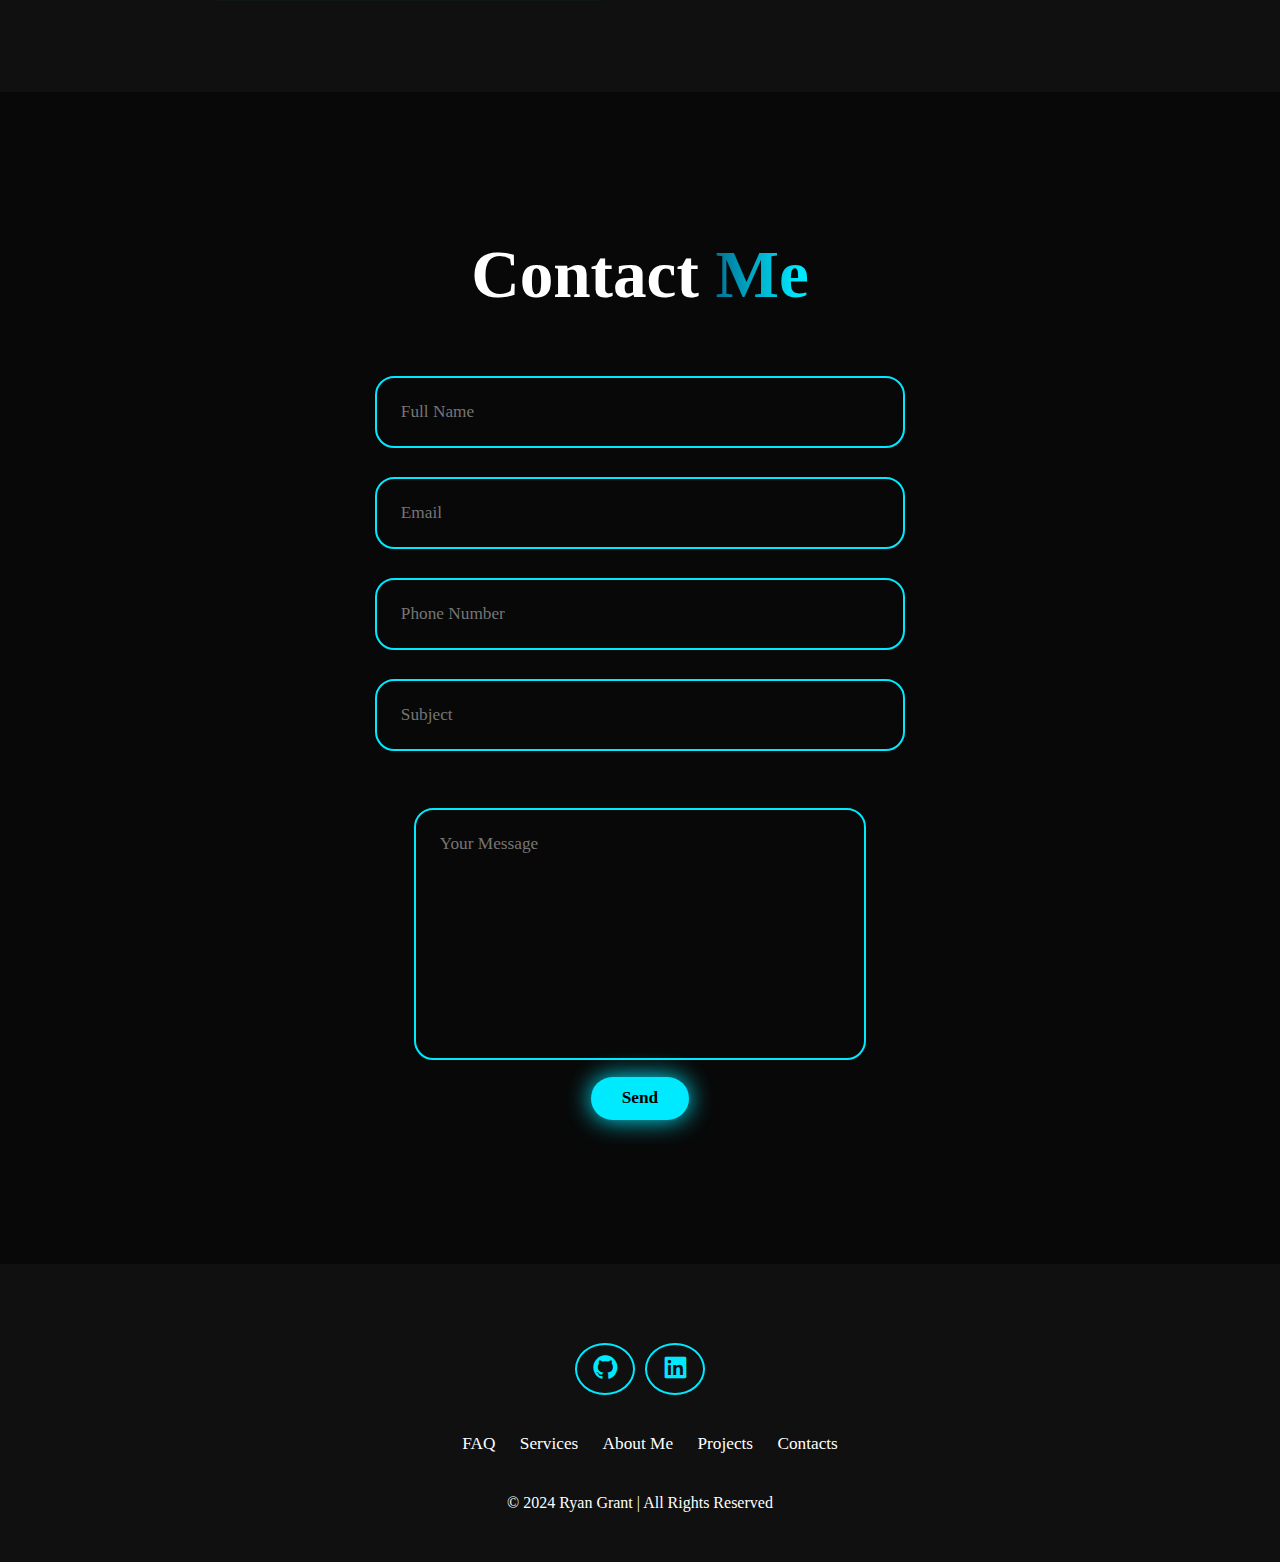
==== commit 1363da99: "Added folders for images, projects, documents added proj details" ====
--- a/index.html
+++ b/index.html
@@ -55,17 +55,17 @@
           </a>-->
         </div>
         <div class="btn-group">
-          <a href="Resume-RyanGrant.pdf" class="btn" download>Résumé</a>
+          <a href="/documents/Resume-RyanGrant.pdf" class="btn" download>Résumé</a>
           <a href="#contact" class="btn">Contact</a>
         </div>
       </div>
       <div class="home-img">
-        <img src="image.jpg" alt="">
+        <img src="/images/headshots/image.JPG" alt="">
       </div>
     </section>
     <section class="about" id="about">
       <div class="about-img">
-        <img src="image2.jpg" alt="">
+        <img src="/images/headshots/image2.jpg" alt="">
       </div>
       <div class="about-content">
         <h2>About <span>Me</span></h2>
@@ -112,7 +112,7 @@
         <div class="project-card">
           <h3>UBC Capstone Project</h3>
           <div class="project-card-img">
-            <img src="project1.png" alt="">
+            <img src="/images/projects/project1.png" alt="">
           </div>
           
           <p>
@@ -123,7 +123,7 @@
         <div class="project-card">
           <h3>Calorie Tracking App</h3>
           <div class="project-card-img">
-            <img src="project2.png" alt="">
+            <img src="/images/projects/project2.png" alt="">
           </div>
           
           <p>I developed a calorie counting app using C# and the .NET framework, with SQL database integration to efficiently manage and store user data. Designed in Figma, the app was created for both desktop and iOS platforms to provide a seamless user experience across devices. Key features of the app include item tracking, detailed macronutrient information, and visual progress indicators through graphs and charts, allowing users to easily monitor their dietary habits and progress toward their fitness goals.</p>
@@ -132,7 +132,7 @@
         <div class="project-card">
           <h3>Panorama Stitching</h3>
           <div class="project-card-img">
-            <img src="project3.png" alt="">
+            <img src="/images/projects/project3.png" alt="">
           </div>
           
           <p>
--- a/style.css
+++ b/style.css
@@ -4,7 +4,7 @@
   box-sizing: border-box;
   text-decoration: none;
   scroll-behavior: smooth;
-  font-family: "Poppins";
+  font-family: "Rubik";
 }
 :root {
   --bg-color: #080808;
@@ -467,6 +467,14 @@
   font-size: 1.6rem;
   padding: 1rem;
 }
+.project-card-2 ul{
+  text-align: left;
+  padding:1rem 1rem 0 3rem;
+}
+.project-card-2 li{
+  font-size: 1.6rem;
+  padding: 1rem;
+}
 .project-card-2 h2{
   font-weight: 600;
   font-size: 1.6rem;
@@ -475,7 +483,7 @@
 }
 .project-container{
   display: flex;
-  flex-direction: row;
+  flex-direction: row-reverse;
 }
 .project-container img{
   border-radius: 2em;
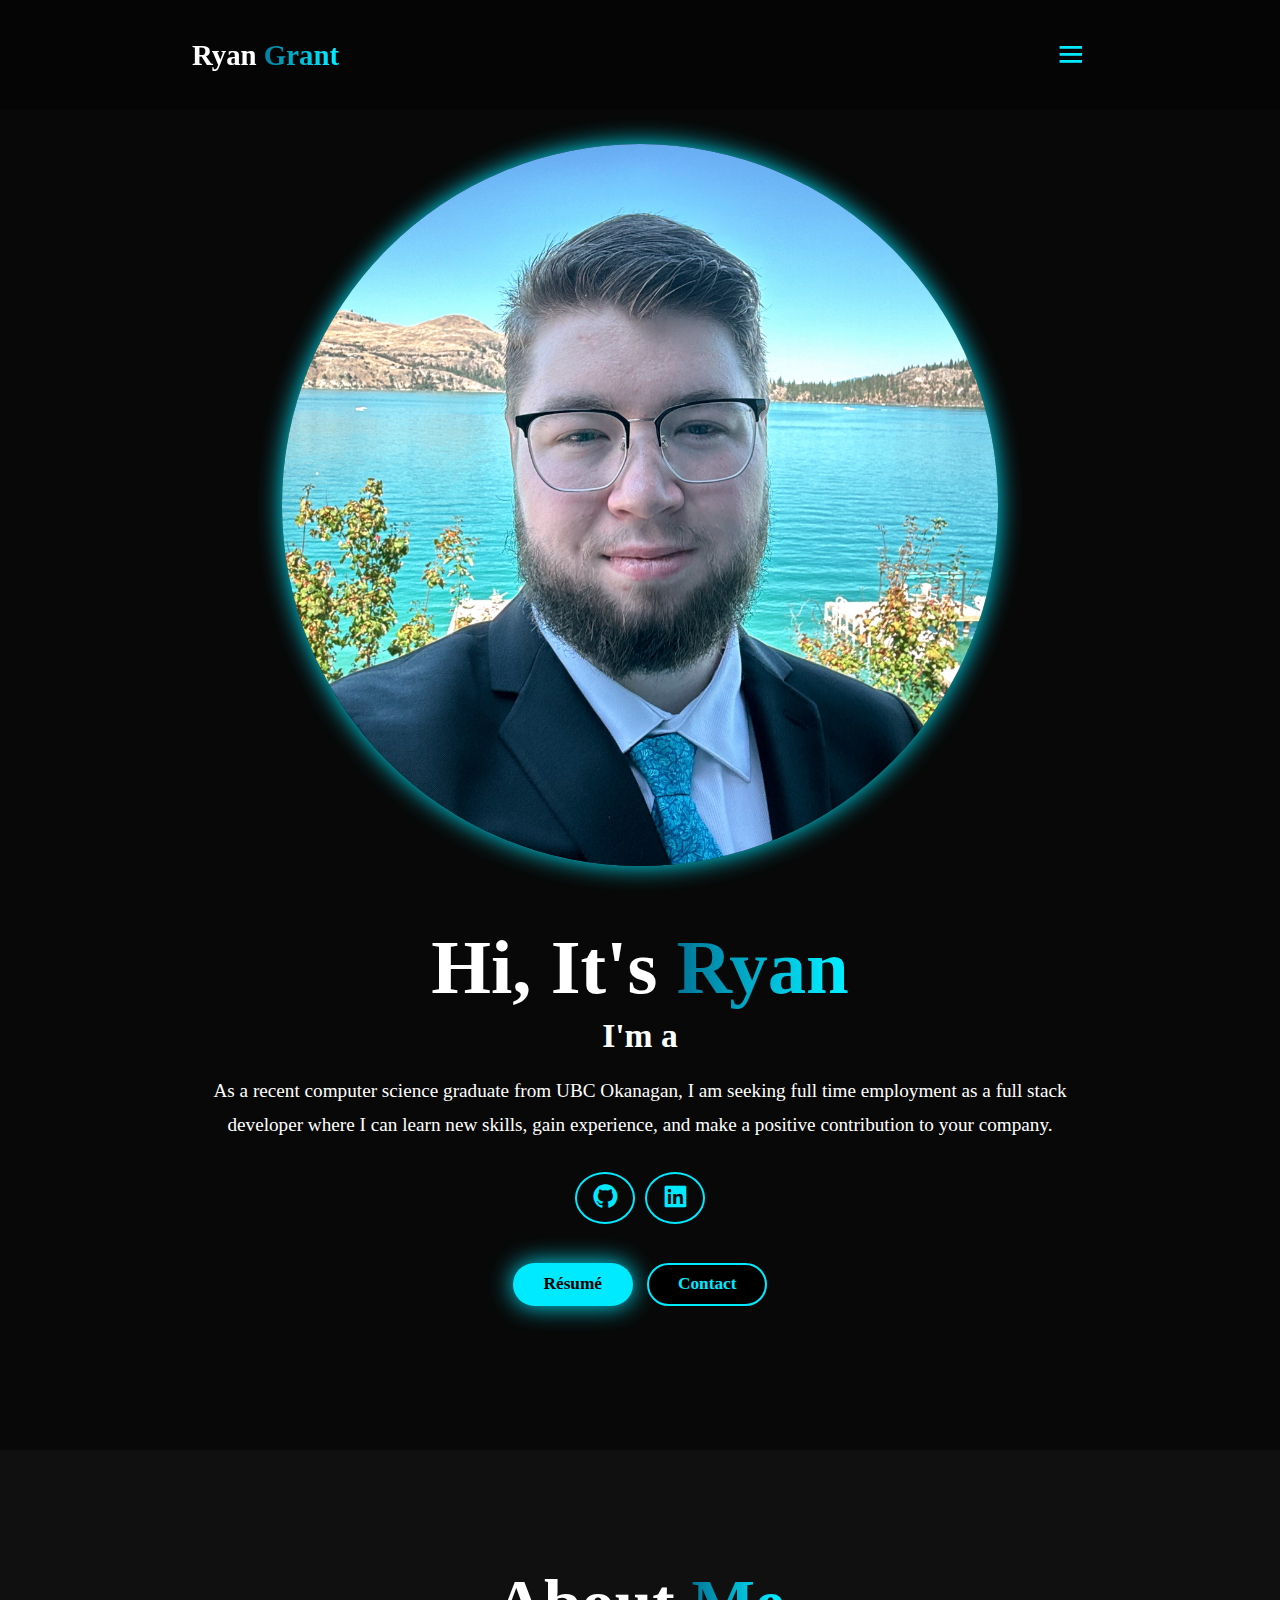
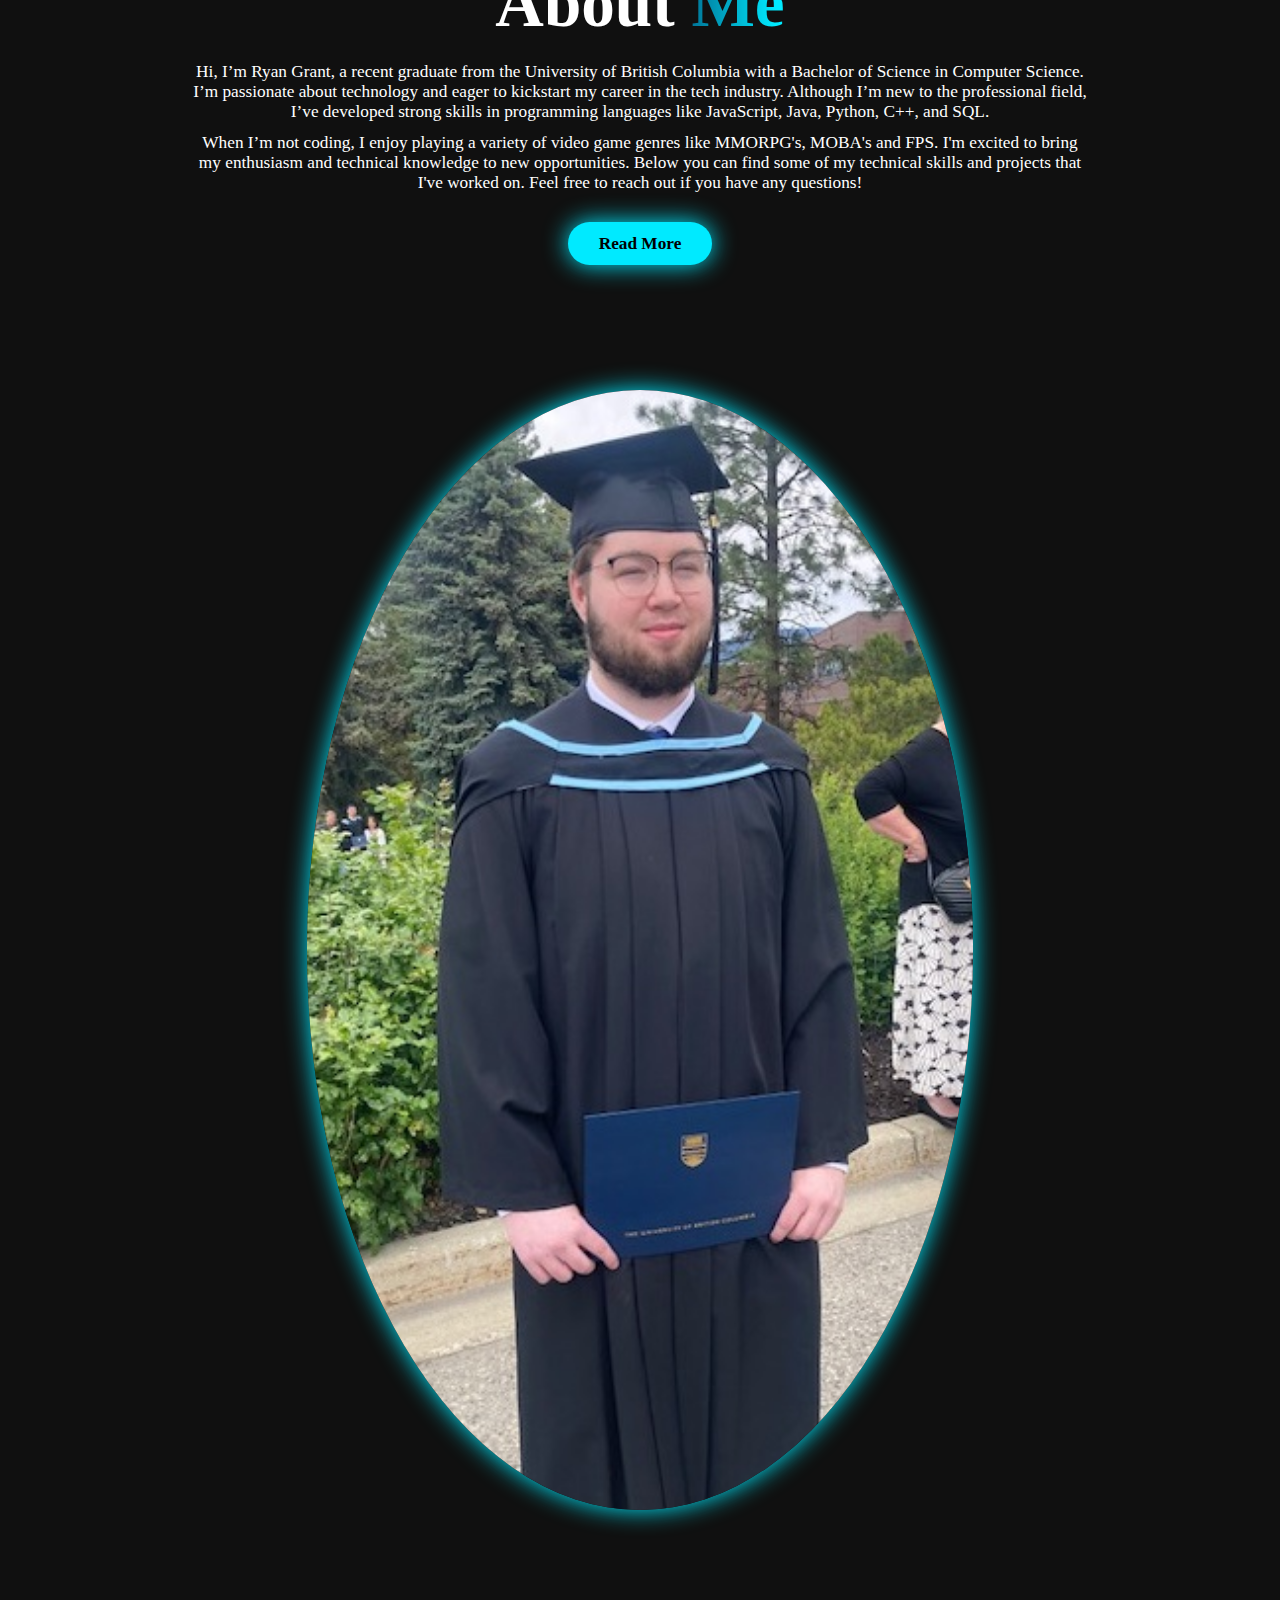
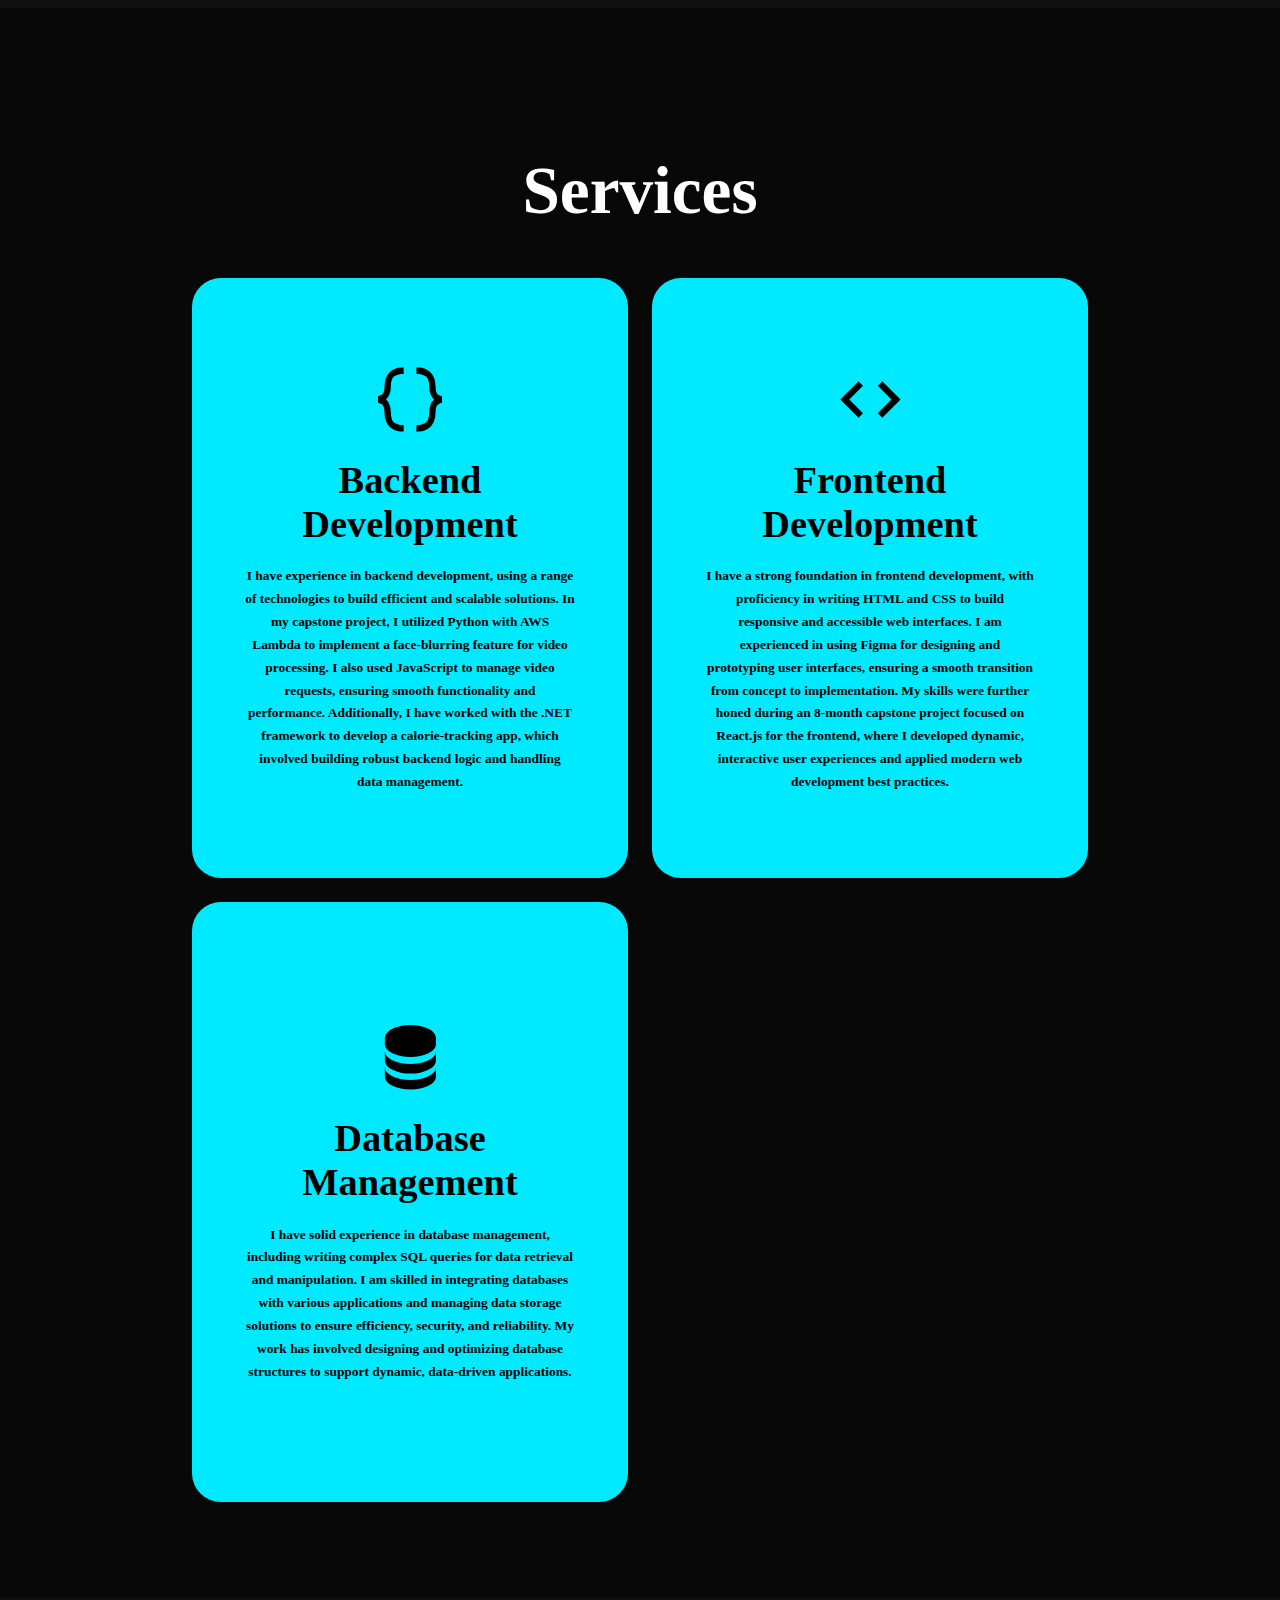
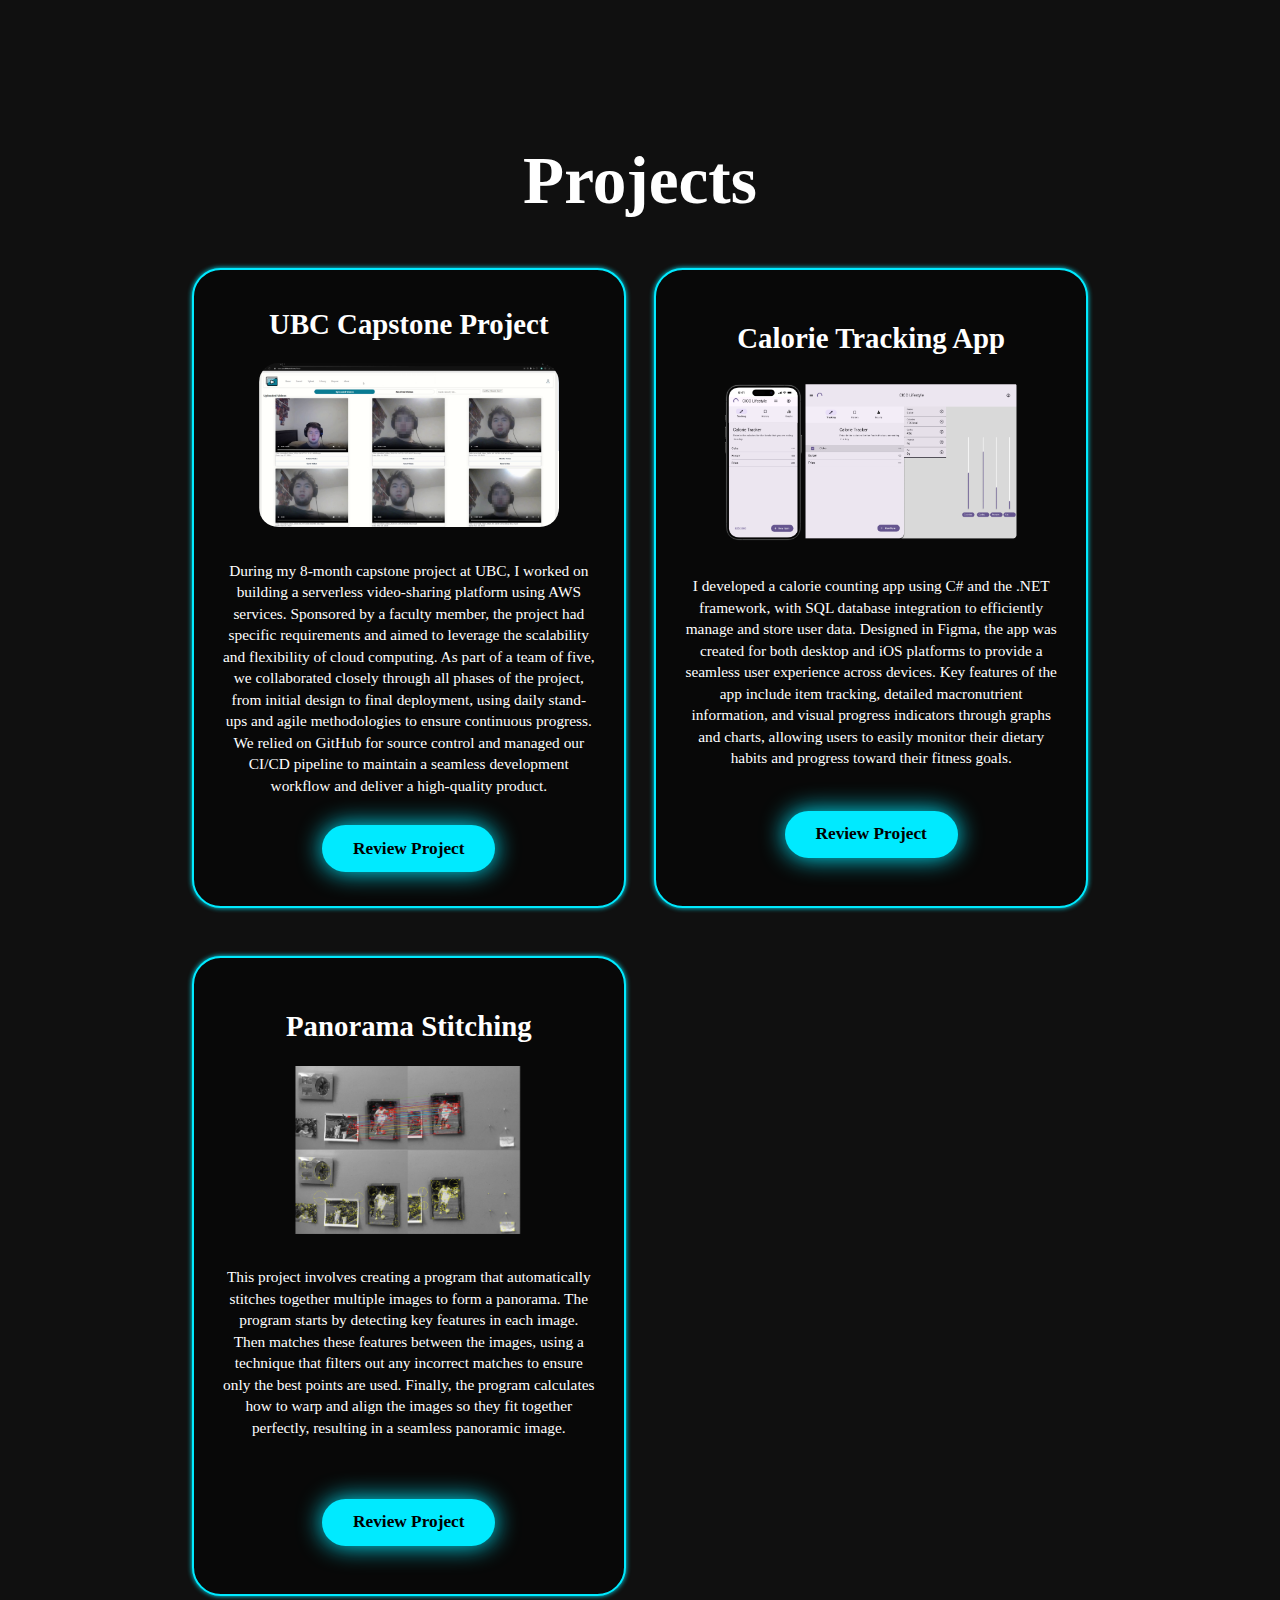
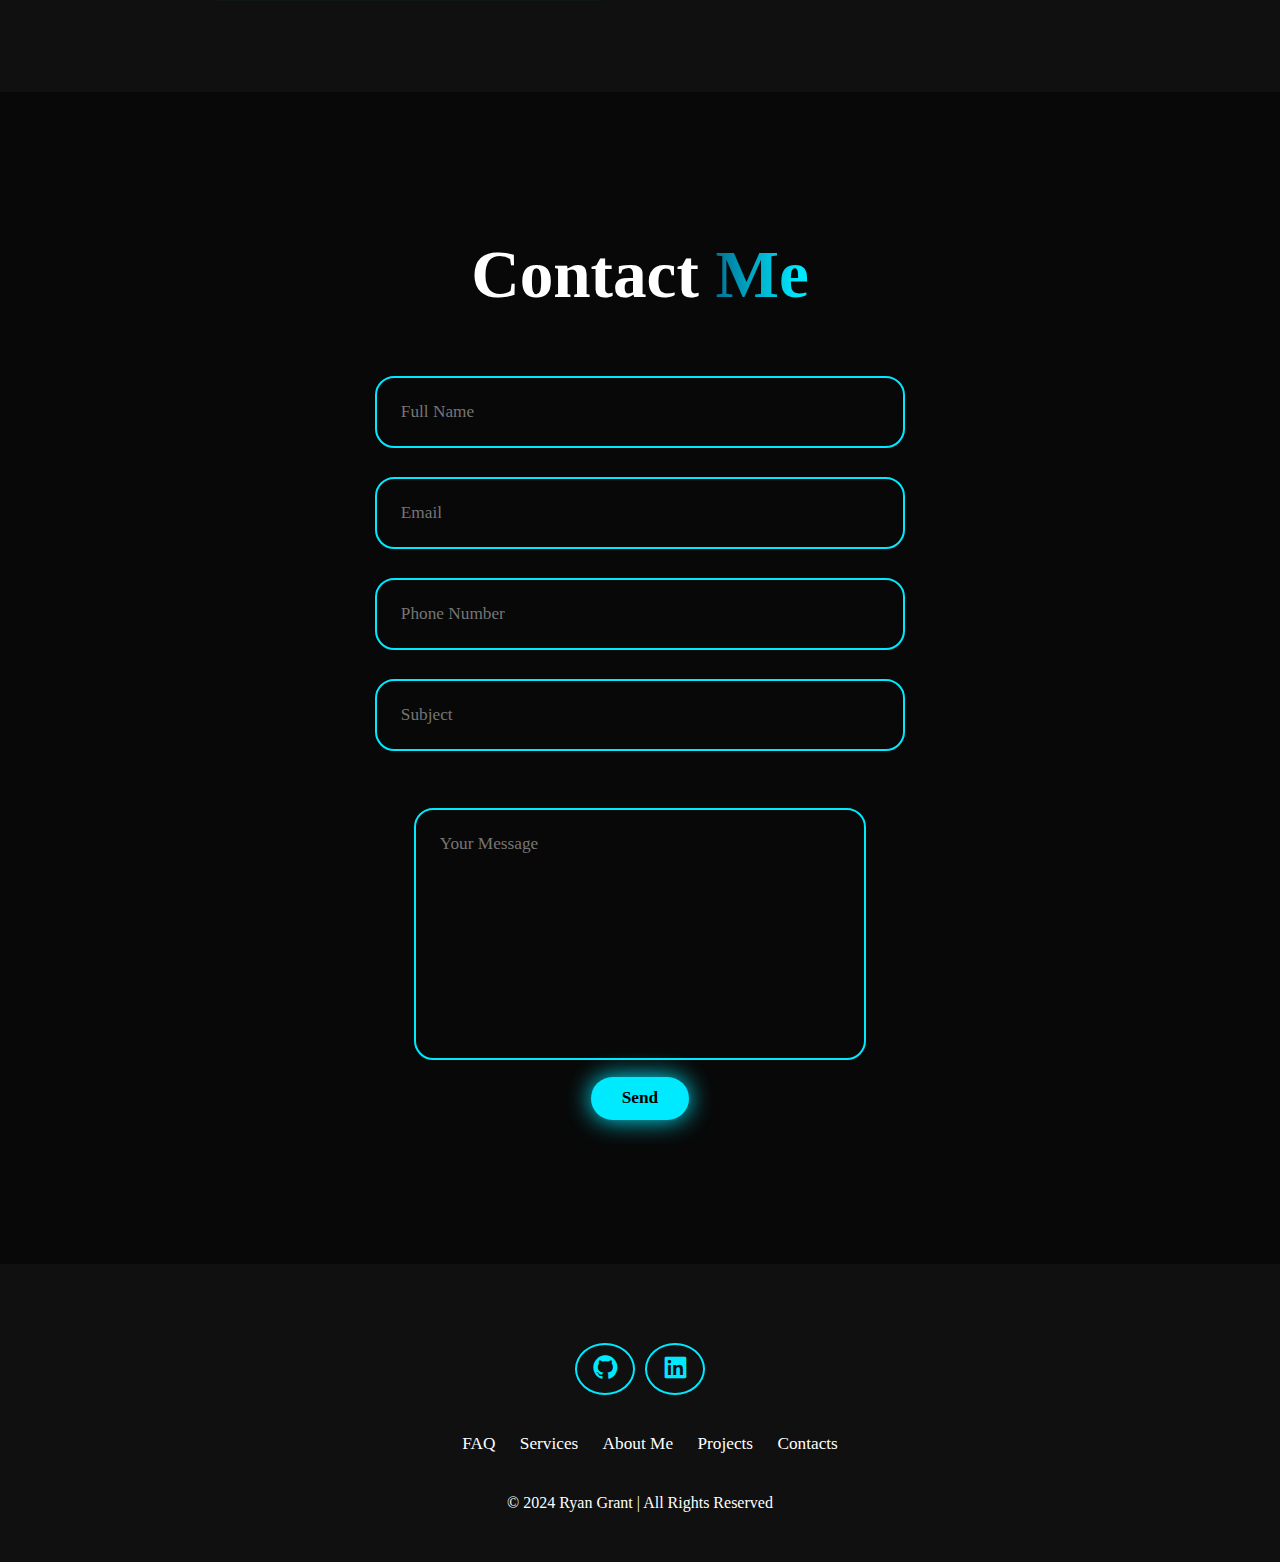
==== commit 801b7250: "changed wordlist to be js added code to handle article switching" ====
--- a/index.html
+++ b/index.html
@@ -29,7 +29,7 @@
       <div class="home-content">
         <h1>Hi, It's <span>Ryan</span> </h1>
         <h3 class="text-animation">
-          I'm a <span></span>
+          I'm <span class="article">a</span> <span class="role"></span>
         </h3>
         <p>
           As a recent computer science graduate from UBC Okanagan, I am seeking full time employment as a full stack developer where I can learn new skills, gain experience, and make a positive contribution to your company.   
@@ -112,7 +112,7 @@
         <div class="project-card">
           <h3>UBC Capstone Project</h3>
           <div class="project-card-img">
-            <img src="/images/projects/project1.png" alt="">
+            <img src="/images/projects/capstone/project1.png" alt="">
           </div>
           
           <p>
@@ -123,7 +123,7 @@
         <div class="project-card">
           <h3>Calorie Tracking App</h3>
           <div class="project-card-img">
-            <img src="/images/projects/project2.png" alt="">
+            <img src="/images/projects/calorietracking/project2.png" alt="">
           </div>
           
           <p>I developed a calorie counting app using C# and the .NET framework, with SQL database integration to efficiently manage and store user data. Designed in Figma, the app was created for both desktop and iOS platforms to provide a seamless user experience across devices. Key features of the app include item tracking, detailed macronutrient information, and visual progress indicators through graphs and charts, allowing users to easily monitor their dietary habits and progress toward their fitness goals.</p>
@@ -132,7 +132,7 @@
         <div class="project-card">
           <h3>Panorama Stitching</h3>
           <div class="project-card-img">
-            <img src="/images/projects/project3.png" alt="">
+            <img src="/images/projects/panorama/project3.png" alt="">
           </div>
           
           <p>
--- a/style.css
+++ b/style.css
@@ -119,20 +119,33 @@
     /*margin: 1rem 0;
     font-size: 4rem;*/
 }
-.text-animation{
+.text-animation {
   font-size: 34px;
   font-weight: 600;
-  min-width: 280px;
-}
-.text-animation span{
+  white-space: nowrap;
+  overflow: hidden;
+  text-overflow: ellipsis;
+  max-width: 100%;
+  display: inline-block;
+}
+
+.article {
+  background: none;
+  color: var(--text-color);
+}
+
+.text-animation .role {
   position: relative;
-}
-.text-animation span::before{
-  content:'Full-stack Developer';
   color: var(--main-color);
-  animation: wordlist 20s infinite;
-}
-.text-animation span::after{
+  opacity: 0;
+  transition: opacity 0.1s;
+}
+
+.text-animation .role.animate {
+  opacity: 1;
+}
+
+.text-animation .role::after {
   content: "";
   background-color: var(--bg-color);
   position: absolute;
@@ -140,58 +153,21 @@
   height: 100%;
   border-left: 3px solid var(--bg-color);
   right: -8px;
-  animation: typing 20s steps(14) infinite,cursor 0.6s infinite;
-}
-@keyframes cursor{
-  to{
-    border-left: 2px solid var(--main-color);
-  }
-}
-@keyframes wordlist{
-  0%,
-  20%{
-    content: "Full-stack Developer";
-  }
-  21%,
-  40%{
-    content: "Web Designer";
-  }
-  41%,
-  60%{
-    content: "Database Developer";
-  }
-  61%,
-  80%{
-    content: "AI Developer";
-  }
-  81%,
-  100%{
-    content: "Software Tester";
-  }
-}
-@keyframes typing{
-  10%,
-  15%,
-  30%,
-  35%,
-  50%,
-  55%,
-  70%,
-  75%,
-  90%,
-  95%{
-    width: 0;
-  }
-  5%,
-  20%,
-  25%,
-  40%,
-  45%,
-  60%,
-  65%,
-  80%,
-  85%{
-    width: calc(100% + 8px);
+  animation: typing 20s steps(14) infinite, cursor 0.6s infinite;
+}
+
+@keyframes cursor {
+  to {
+      border-left: 2px solid var(--main-color);
+  }
+}
+
+@keyframes typing {
+  10%, 15%, 30%, 35%, 50%, 55%, 70%, 75%, 90%, 95% {
+      width: 0;
+  }
+  5%, 20%, 25%, 40%, 45%, 60%, 65%, 80%, 85% {
+      width: calc(100% + 8px);
   }
 }
 .home-content p{
@@ -485,13 +461,23 @@
   display: flex;
   flex-direction: row-reverse;
 }
+.project-container .sml-img{
+  width: 50%;
+}
+.project-container .sml-img-container{
+  display: flex;
+}
 .project-container img{
-  border-radius: 2em;
+  display: flex;
+  flex-direction: row;
+  padding:0.5rem 0;
+  border-radius: 1em;
   width: 100%;
   object-fit: cover;
 }
 .project-group{
   flex:1;
+  flex-direction: row;
   padding: 2rem;
 }
 .project-group p{
